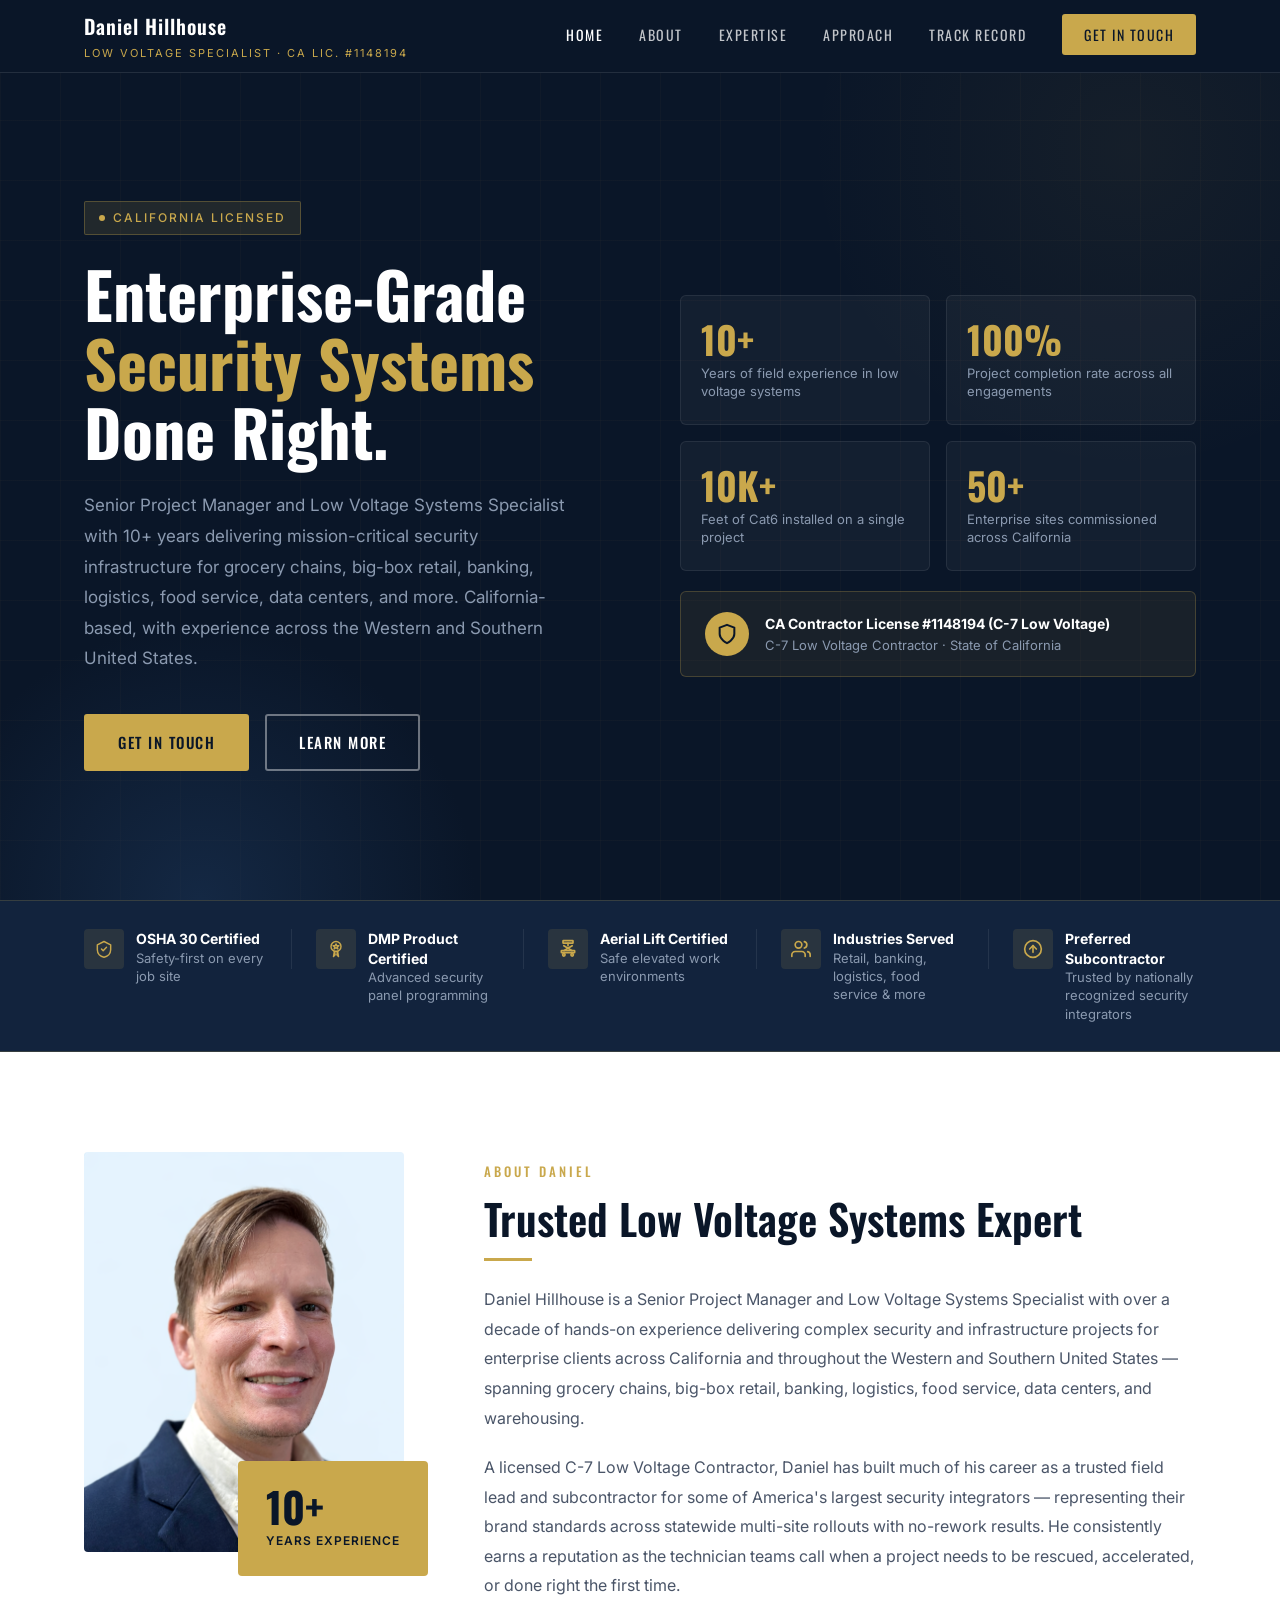
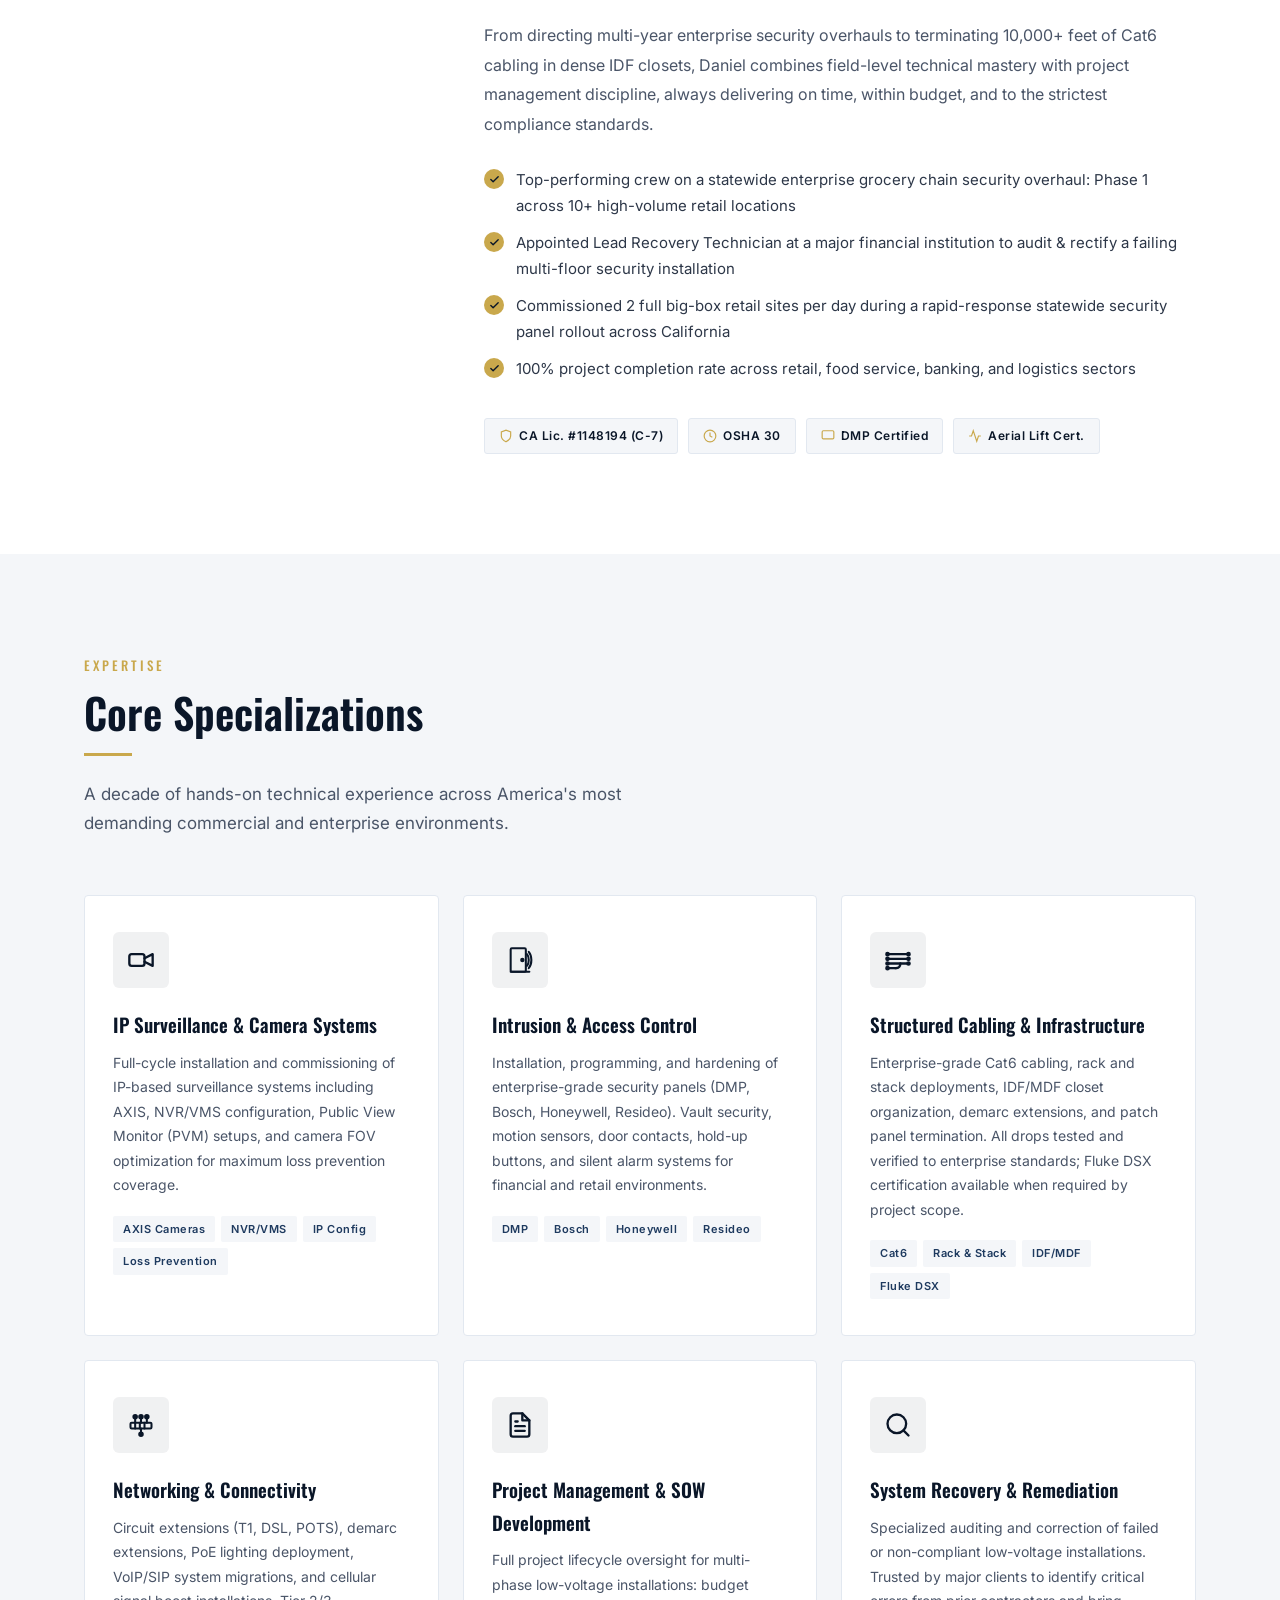
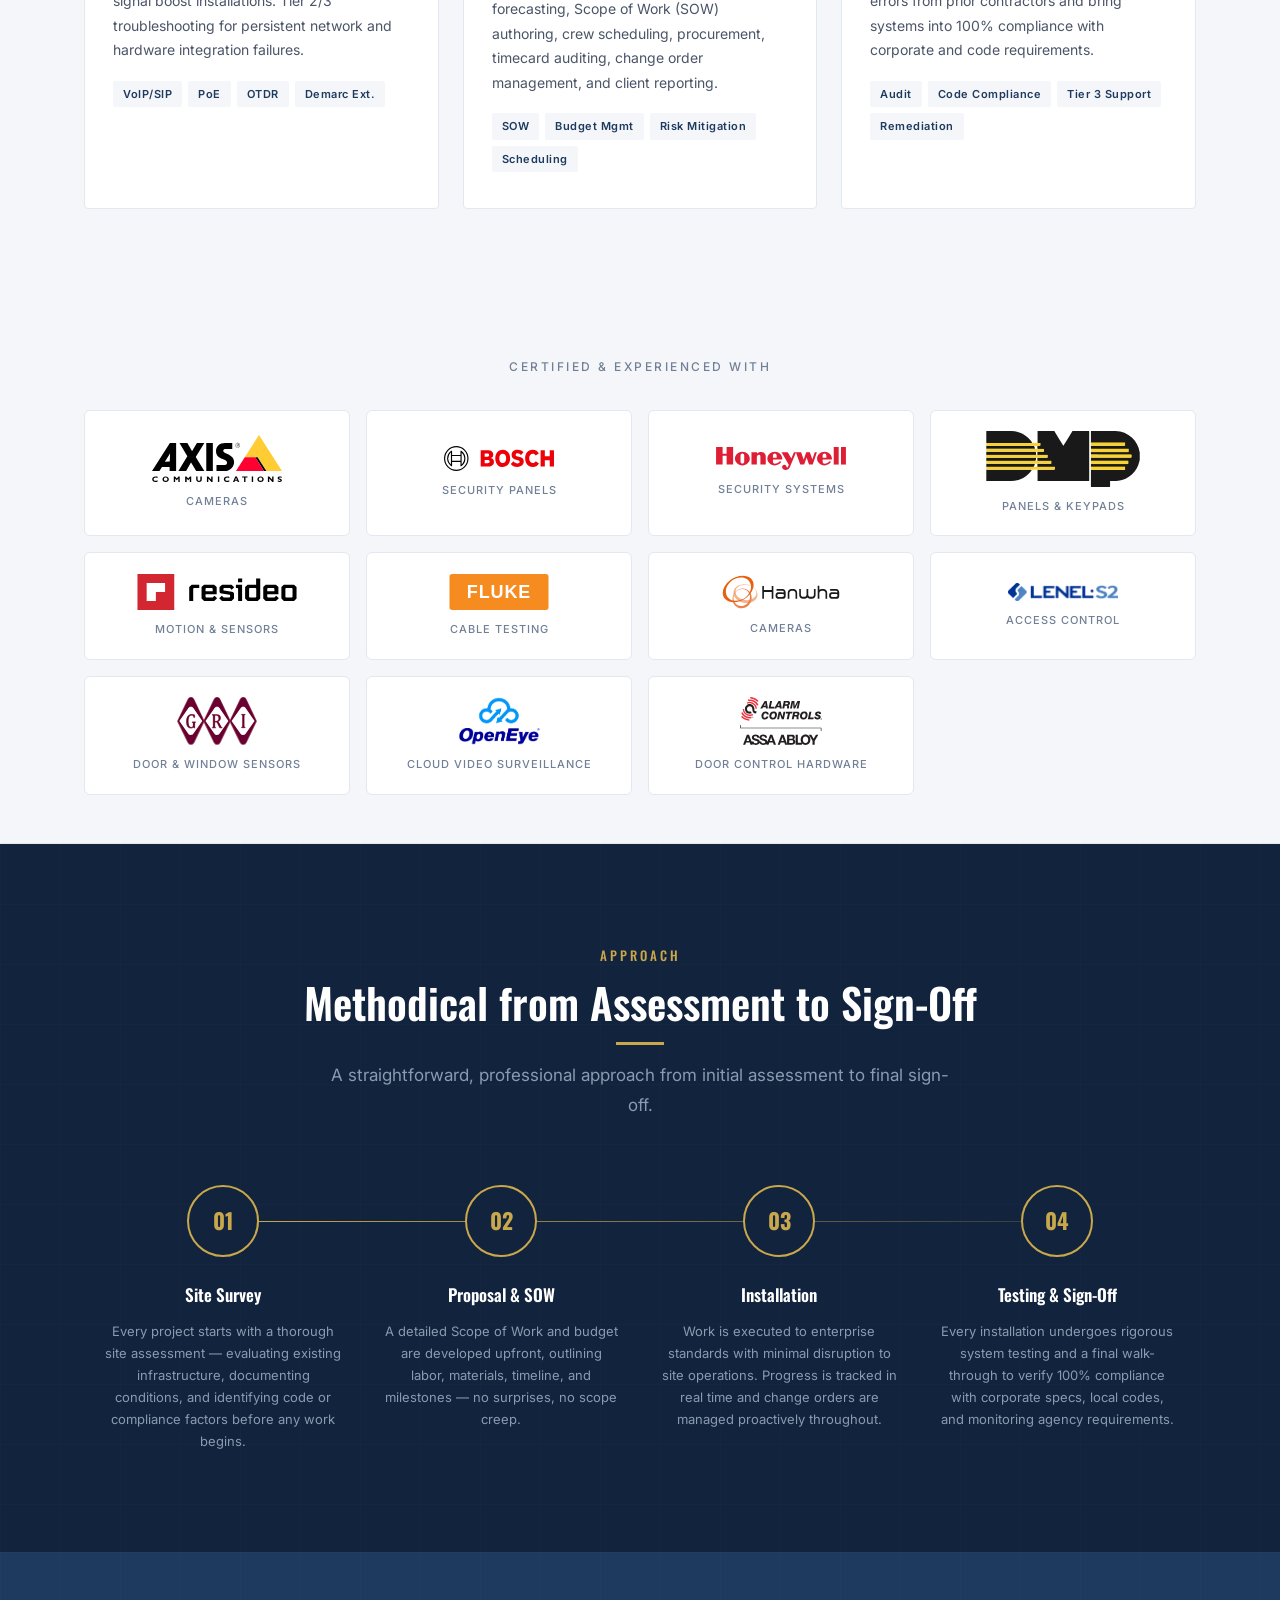
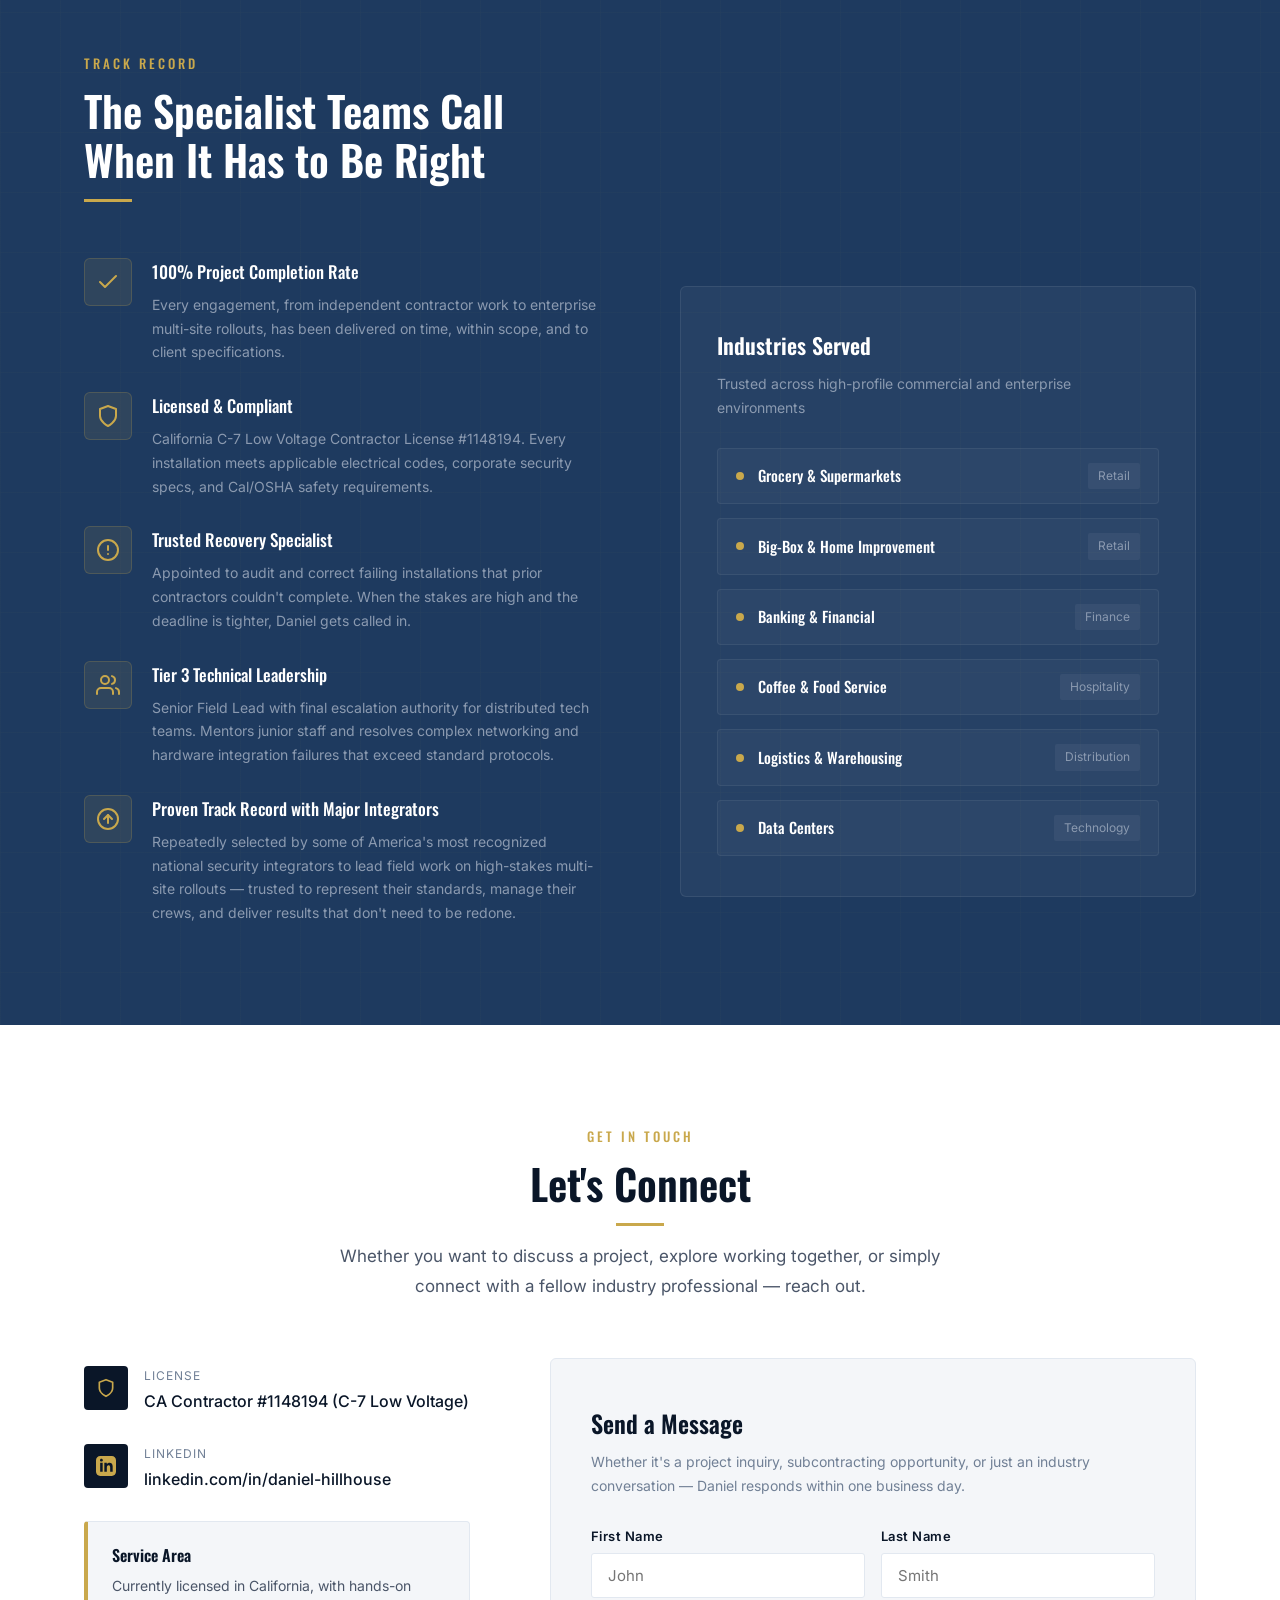
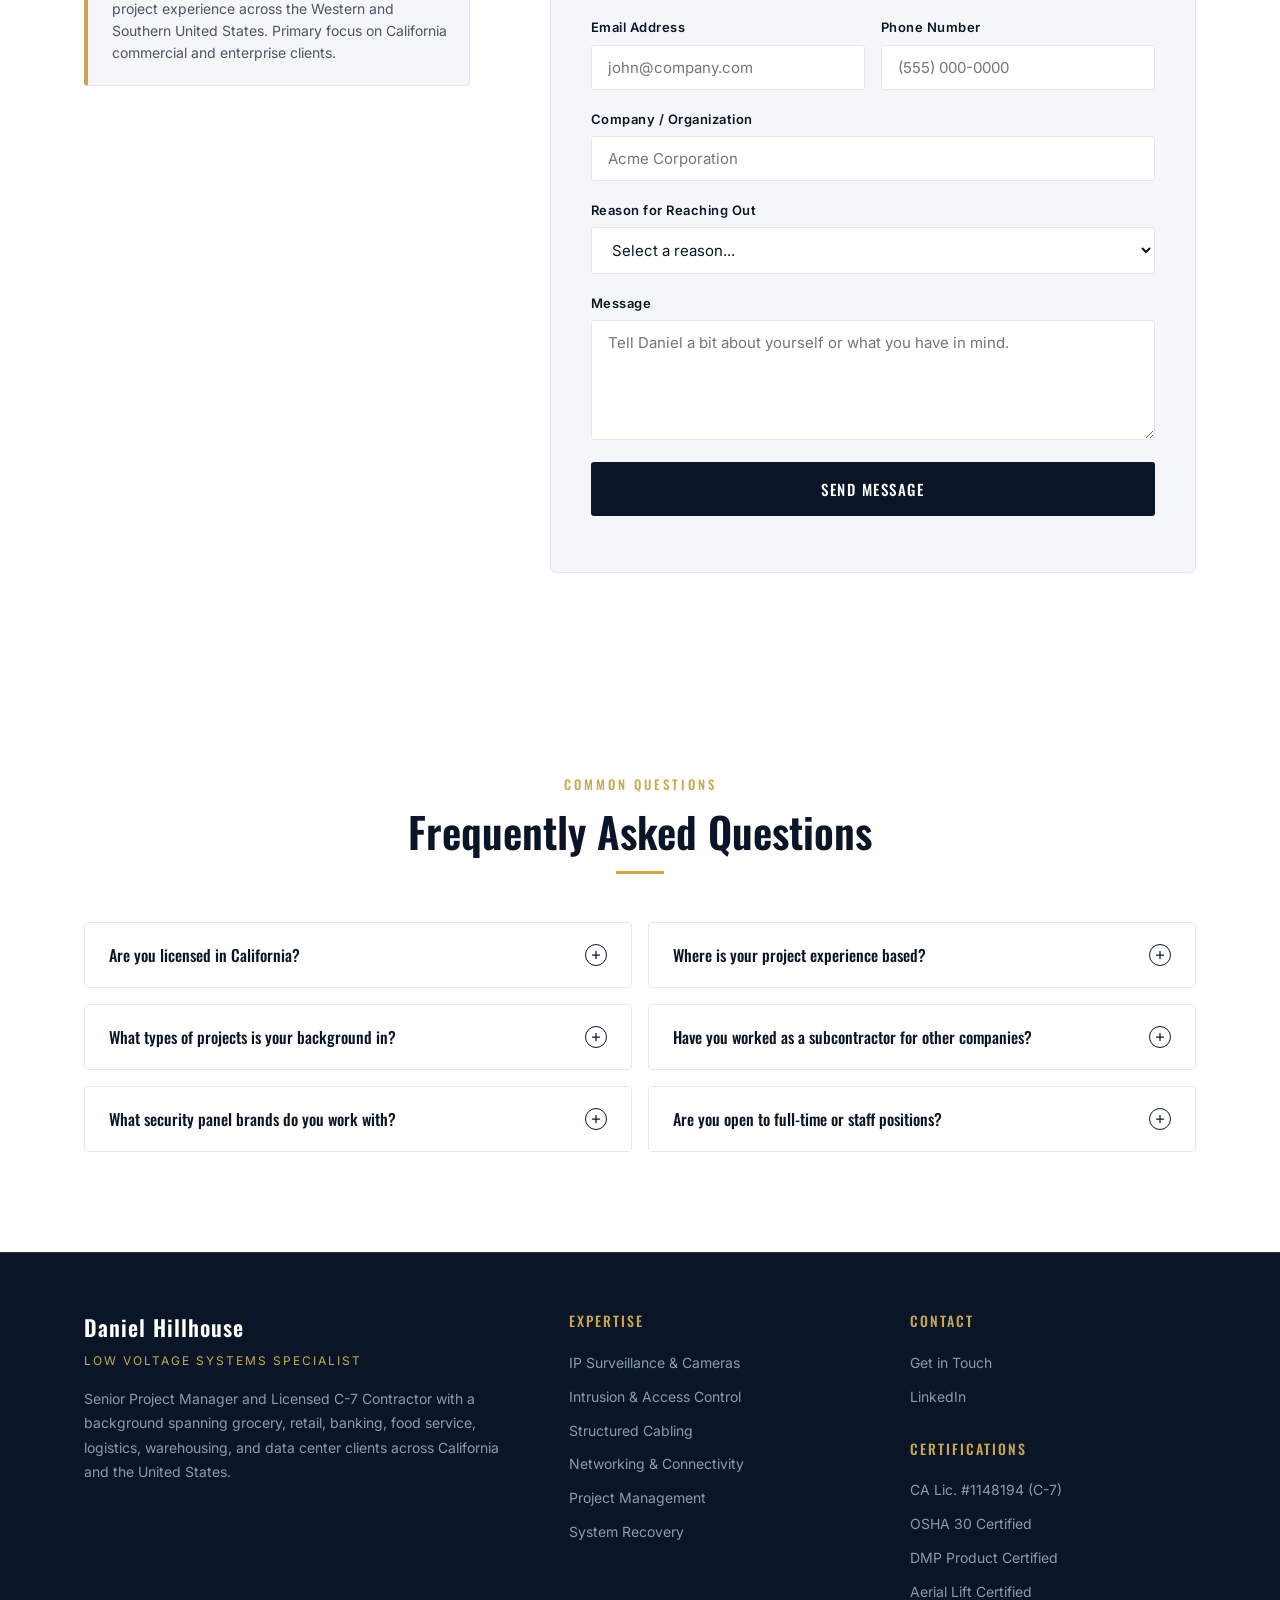
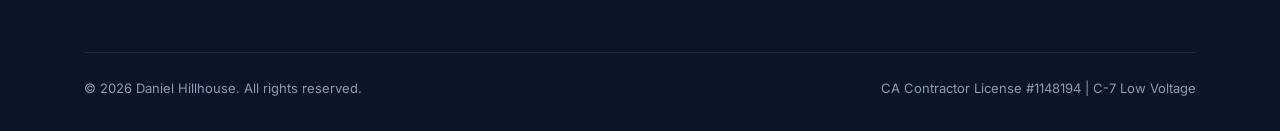
==== index.html @ 689b9ecd "Added headshot" ====
<!DOCTYPE html>
<html lang="en">
<head>
  <meta charset="UTF-8" />
  <meta name="viewport" content="width=device-width, initial-scale=1.0" />
  <link rel="icon" type="image/svg+xml" href="favicon.svg" />
  <link rel="apple-touch-icon" href="assets/apple-touch-icon.png" />
  <meta name="theme-color" content="#0A1628" />
  <link rel="canonical" href="https://danielhillhouse.com/" />
  <title>Daniel Hillhouse | Low Voltage Security Specialist | California</title>
  <meta name="description" content="Daniel Hillhouse is a Senior Project Manager and C-7 Licensed Low Voltage Specialist in California with 10+ years delivering enterprise security systems for retail, banking, logistics, and data centers. Expert in IP surveillance, access control, and structured cabling." />

  <!-- Open Graph -->
  <meta property="og:type" content="website" />
  <meta property="og:url" content="https://danielhillhouse.com/" />
  <meta property="og:site_name" content="Daniel Hillhouse" />
  <meta property="og:title" content="Daniel Hillhouse | Low Voltage Security Specialist | California" />
  <meta property="og:description" content="Senior Project Manager and C-7 Licensed Low Voltage Specialist with 10+ years delivering enterprise security systems across California and the United States." />

  <meta property="og:image" content="https://danielhillhouse.com/assets/og-image.png" />
  <meta property="og:image:width" content="1200" />
  <meta property="og:image:height" content="630" />
  <meta property="og:image:alt" content="Daniel Hillhouse — Low Voltage Security Specialist, CA Lic. #1148194" />

  <!-- Twitter Card -->
  <meta name="twitter:card" content="summary_large_image" />
  <meta name="twitter:title" content="Daniel Hillhouse | Low Voltage Security Specialist | California" />
  <meta name="twitter:description" content="Senior Project Manager and C-7 Licensed Low Voltage Specialist with 10+ years delivering enterprise security systems across California and the United States." />

  <meta name="twitter:image" content="https://danielhillhouse.com/assets/og-image.png" />

  <!-- JSON-LD Structured Data -->
  <script type="application/ld+json">
  {
    "@context": "https://schema.org",
    "@graph": [
      {
        "@type": "Person",
        "@id": "https://danielhillhouse.com/#daniel",
        "name": "Daniel Hillhouse",
        "jobTitle": "Senior Project Manager and Low Voltage Systems Specialist",
        "description": "Senior Project Manager and Licensed C-7 Low Voltage Contractor with over a decade of experience delivering enterprise security and infrastructure projects across California and the United States.",
        "url": "https://danielhillhouse.com/",
        "image": "https://danielhillhouse.com/assets/og-image.png",
        "address": {
          "@type": "PostalAddress",
          "addressRegion": "CA",
          "addressCountry": "US"
        },
        "sameAs": ["https://www.linkedin.com/in/daniel-hillhouse-139523251/"],
        "hasCredential": {
          "@type": "EducationalOccupationalCredential",
          "credentialCategory": "license",
          "name": "California C-7 Low Voltage Contractor License #1148194"
        },
        "knowsAbout": [
          "IP Surveillance Systems",
          "Intrusion Detection",
          "Access Control",
          "Structured Cabling",
          "Low Voltage Systems",
          "Security Systems Integration",
          "Project Management",
          "DMP Security Panels",
          "AXIS IP Cameras"
        ]
      },
      {
        "@type": "ProfessionalService",
        "@id": "https://danielhillhouse.com/#business",
        "name": "Daniel Hillhouse — Low Voltage Security Specialist",
        "url": "https://danielhillhouse.com/",
        "image": "https://danielhillhouse.com/assets/og-image.png",
        "description": "Enterprise security systems: IP surveillance, intrusion and access control, structured cabling, and low voltage project management for retail, banking, logistics, and data center clients.",
        "areaServed": {
          "@type": "State",
          "name": "California"
        },
        "founder": { "@id": "https://danielhillhouse.com/#daniel" },
        "address": {
          "@type": "PostalAddress",
          "addressRegion": "CA",
          "addressCountry": "US"
        }
      }
    ]
  }
  </script>
  <!-- FAQPage Structured Data -->
  <script type="application/ld+json">
  {
    "@context": "https://schema.org",
    "@type": "FAQPage",
    "mainEntity": [
      {
        "@type": "Question",
        "name": "Are you licensed in California?",
        "acceptedAnswer": {
          "@type": "Answer",
          "text": "Yes. Daniel holds California Contractor License #1148194 (C-7 Low Voltage) and is OSHA 30 certified."
        }
      },
      {
        "@type": "Question",
        "name": "Where is your project experience based?",
        "acceptedAnswer": {
          "@type": "Answer",
          "text": "Daniel's project experience is rooted in California — Northern California, the San Francisco Bay Area, Southern California, and everywhere in between. He has also worked extensively across the Western and Southern United States on multi-site deployments across large geographic footprints."
        }
      },
      {
        "@type": "Question",
        "name": "What types of projects is your background in?",
        "acceptedAnswer": {
          "@type": "Answer",
          "text": "Daniel's background is in commercial and enterprise-scale low voltage work: IP surveillance systems, intrusion and access control, structured cabling, networking infrastructure, and full project management. His experience spans retail, banking, food service, logistics, warehousing, and data center environments throughout California."
        }
      },
      {
        "@type": "Question",
        "name": "Have you worked as a subcontractor for other companies?",
        "acceptedAnswer": {
          "@type": "Answer",
          "text": "Yes. Daniel has an extensive track record subcontracting for some of America's most recognized national security integrators — representing their standards in the field across statewide multi-site rollouts, with no-rework results throughout his career."
        }
      },
      {
        "@type": "Question",
        "name": "What security panel brands do you work with?",
        "acceptedAnswer": {
          "@type": "Answer",
          "text": "Daniel is DMP Product Certified and experienced with Bosch, Honeywell, and Resideo security systems. For surveillance, he works extensively with AXIS IP cameras and NVR/VMS platforms. All cabling work is tested and verified; Fluke DSX certification is performed when required by the project scope."
        }
      },
      {
        "@type": "Question",
        "name": "Are you open to full-time or staff positions?",
        "acceptedAnswer": {
          "@type": "Answer",
          "text": "Daniel is always open to conversations with the right people. If you're looking for an experienced senior-level low voltage specialist and project manager, feel free to reach out — he's happy to have a conversation about what you have in mind."
        }
      }
    ]
  }
  </script>
  <link rel="preconnect" href="https://fonts.googleapis.com" />
  <link rel="preconnect" href="https://fonts.gstatic.com" crossorigin />
  <link href="https://fonts.googleapis.com/css2?family=Inter:wght@300;400;500;600;700&family=Oswald:wght@400;500;600;700&display=swap" rel="stylesheet" />
  <link rel="stylesheet" href="css/main.css" />
  <script>
    (function(){
      function applyTheme() {
        var h = new Date().getHours();
        var isNight = h >= 19 || h < 7;
        var prefersDark = window.matchMedia('(prefers-color-scheme: dark)').matches;
        if (isNight || prefersDark) {
          document.documentElement.setAttribute('data-theme', 'dark');
        } else {
          document.documentElement.removeAttribute('data-theme');
        }
      }
      applyTheme();
      window.matchMedia('(prefers-color-scheme: dark)').addEventListener('change', applyTheme);
    })();
  </script>
</head>
<body>

  <a class="skip-link" href="#main">Skip to main content</a>

  <!-- ─── Navigation ─────────────────────────────────────────── -->
  <nav id="navbar" aria-label="Main navigation">
    <div class="container">
      <div class="nav-inner">
        <a href="#home" class="nav-logo">
          <span class="nav-logo-name">Daniel Hillhouse</span>
          <span class="nav-logo-title">Low Voltage Specialist · CA Lic. #1148194</span>
        </a>
        <ul class="nav-links" id="navLinks">
          <li><a href="#home">Home</a></li>
          <li><a href="#about">About</a></li>
          <li><a href="#services">Expertise</a></li>
          <li><a href="#process">Approach</a></li>
          <li><a href="#why">Track Record</a></li>
          <li><a href="#contact" class="nav-cta">Get in Touch</a></li>
        </ul>
        <button class="nav-toggle" id="navToggle" aria-label="Open menu" aria-expanded="false" aria-controls="navLinks">
          <span></span><span></span><span></span>
        </button>
      </div>
    </div>
  </nav>

  <main id="main" tabindex="-1">

  <!-- ─── Hero ──────────────────────────────────────────────── -->
  <section id="home">
    <div class="hero-bg-pattern"></div>
    <div class="hero-bg-glow"></div>
    <div class="hero-bg-glow-2"></div>
    <div class="container">
      <div class="hero-content">
        <div class="hero-left">
          <div class="hero-badge">
            <span class="hero-badge-dot"></span>
            <span class="hero-badge-text">California Licensed</span>
          </div>
          <h1 class="hero-headline">
            Enterprise-Grade<br/>
            <span>Security Systems</span><br/>
            Done Right.
          </h1>
          <p class="hero-sub">
            Senior Project Manager and Low Voltage Systems Specialist with 10+ years delivering mission-critical security infrastructure for grocery chains, big-box retail, banking, logistics, food service, data centers, and more. California-based, with experience across the Western and Southern United States.
          </p>
          <div class="hero-actions">
            <a href="#contact" class="btn btn-gold">Get in Touch</a>
            <a href="#services" class="btn btn-outline">Learn More</a>
          </div>
        </div>
        <div class="hero-right">
          <div class="hero-stat-grid">
            <div class="hero-stat">
              <div class="hero-stat-number">10+</div>
              <div class="hero-stat-label">Years of field experience in low voltage systems</div>
            </div>
            <div class="hero-stat">
              <div class="hero-stat-number">100%</div>
              <div class="hero-stat-label">Project completion rate across all engagements</div>
            </div>
            <div class="hero-stat">
              <div class="hero-stat-number">10K+</div>
              <div class="hero-stat-label">Feet of Cat6 installed on a single project</div>
            </div>
            <div class="hero-stat">
              <div class="hero-stat-number">50+</div>
              <div class="hero-stat-label">Enterprise sites commissioned across California</div>
            </div>
          </div>
          <div class="hero-license-card">
            <div class="hero-license-icon">
              <svg aria-hidden="true" focusable="false" viewBox="0 0 24 24" fill="none" stroke="#0A1628" stroke-width="2.2" stroke-linecap="round" stroke-linejoin="round">
                <path d="M12 22s8-4 8-10V5l-8-3-8 3v7c0 6 8 10 8 10z"/>
              </svg>
            </div>
            <div class="hero-license-text">
              <strong>CA Contractor License #1148194 (C-7 Low Voltage)</strong>
              C-7 Low Voltage Contractor · State of California
            </div>
          </div>
        </div>
      </div>
    </div>
  </section>

  <!-- ─── Trust Bar ──────────────────────────────────────────── -->
  <div id="trust-bar">
    <div class="container">
      <div class="trust-bar-inner">
        <div class="trust-item">
          <div class="trust-item-icon">
            <svg aria-hidden="true" focusable="false" viewBox="0 0 24 24" fill="none" stroke="currentColor" stroke-width="1.75" stroke-linecap="round" stroke-linejoin="round">
              <path d="M12 3 L20 7 L20 13 C20 17.5 16.5 21 12 22 C7.5 21 4 17.5 4 13 L4 7 Z"/>
              <polyline points="9 12 11 14 15 10"/>
            </svg>
          </div>
          <div class="trust-item-text">
            <strong>OSHA 30 Certified</strong>
            Safety-first on every job site
          </div>
        </div>
        <div class="trust-divider"></div>
        <div class="trust-item">
          <div class="trust-item-icon">
            <svg aria-hidden="true" focusable="false" viewBox="0 0 24 24" fill="none" stroke="currentColor" stroke-width="1.75" stroke-linecap="round" stroke-linejoin="round">
              <circle cx="12" cy="9" r="6"/>
              <polygon points="12,6 13,8 15.5,8 13.5,9.5 14.2,12 12,10.5 9.8,12 10.5,9.5 8.5,8 11,8"/>
              <line x1="10" y1="15" x2="14" y2="15"/>
              <path d="M10 15 L9 21 L11 19 L10 15"/>
              <path d="M14 15 L15 21 L13 19 L14 15"/>
            </svg>
          </div>
          <div class="trust-item-text">
            <strong>DMP Product Certified</strong>
            Advanced security panel programming
          </div>
        </div>
        <div class="trust-divider"></div>
        <div class="trust-item">
          <div class="trust-item-icon">
            <svg aria-hidden="true" focusable="false" viewBox="0 0 24 24" fill="none" stroke="currentColor" stroke-width="2" stroke-linecap="round" stroke-linejoin="round">
              <!-- Platform at top -->
              <rect x="6" y="2" width="12" height="3" rx="0.5"/>
              <!-- Person on platform -->
              <line x1="12" y1="5" x2="12" y2="8"/>
              <!-- Scissor arms crossing -->
              <line x1="7" y1="8" x2="17" y2="14"/>
              <line x1="17" y1="8" x2="7" y2="14"/>
              <!-- Base -->
              <rect x="4" y="14" width="16" height="2.5" rx="0.5"/>
              <!-- Wheels -->
              <circle cx="7" cy="19" r="1.5"/>
              <circle cx="17" cy="19" r="1.5"/>
              <line x1="7" y1="16.5" x2="7" y2="17.5"/>
              <line x1="17" y1="16.5" x2="17" y2="17.5"/>
            </svg>
          </div>
          <div class="trust-item-text">
            <strong>Aerial Lift Certified</strong>
            Safe elevated work environments
          </div>
        </div>
        <div class="trust-divider"></div>
        <div class="trust-item">
          <div class="trust-item-icon">
            <svg aria-hidden="true" focusable="false" viewBox="0 0 24 24" fill="none" stroke="currentColor" stroke-width="2" stroke-linecap="round" stroke-linejoin="round">
              <path d="M17 21v-2a4 4 0 0 0-4-4H5a4 4 0 0 0-4 4v2"/><circle cx="9" cy="7" r="4"/><path d="M23 21v-2a4 4 0 0 0-3-3.87"/><path d="M16 3.13a4 4 0 0 1 0 7.75"/>
            </svg>
          </div>
          <div class="trust-item-text">
            <strong>Industries Served</strong>
            Retail, banking, logistics, food service &amp; more
          </div>
        </div>
        <div class="trust-divider"></div>
        <div class="trust-item">
          <div class="trust-item-icon">
            <svg aria-hidden="true" focusable="false" viewBox="0 0 24 24" fill="none" stroke="currentColor" stroke-width="2" stroke-linecap="round" stroke-linejoin="round">
              <circle cx="12" cy="12" r="10"/><polyline points="16 12 12 8 8 12"/><line x1="12" y1="16" x2="12" y2="8"/>
            </svg>
          </div>
          <div class="trust-item-text">
            <strong>Preferred Subcontractor</strong>
            Trusted by nationally recognized security integrators
          </div>
        </div>
      </div>
    </div>
  </div>

  <!-- ─── About ──────────────────────────────────────────────── -->
  <section id="about">
    <div class="container">
      <div class="about-grid">
        <div class="about-visual">
          <div class="about-photo">
            <img src="assets/daniel_headshot.png" alt="Daniel Hillhouse, Senior Project Manager and Low Voltage Systems Specialist" loading="lazy" />
          </div>
          <div class="about-accent-box">
            <div class="about-accent-number">10+</div>
            <div class="about-accent-label">Years Experience</div>
          </div>
        </div>
        <div class="about-content">
          <p class="section-label">About Daniel</p>
          <h2 class="section-title">Trusted Low Voltage Systems Expert</h2>
          <div class="gold-line"></div>
          <p class="about-bio">
            Daniel Hillhouse is a Senior Project Manager and Low Voltage Systems Specialist with over a decade of hands-on experience delivering complex security and infrastructure projects for enterprise clients across California and throughout the Western and Southern United States — spanning grocery chains, big-box retail, banking, logistics, food service, data centers, and warehousing.
          </p>
          <p class="about-bio">
            A licensed C-7 Low Voltage Contractor, Daniel has built much of his career as a trusted field lead and subcontractor for some of America's largest security integrators — representing their brand standards across statewide multi-site rollouts with no-rework results. He consistently earns a reputation as the technician teams call when a project needs to be rescued, accelerated, or done right the first time.
          </p>
          <p class="about-bio">
            From directing multi-year enterprise security overhauls to terminating 10,000+ feet of Cat6 cabling in dense IDF closets, Daniel combines field-level technical mastery with project management discipline, always delivering on time, within budget, and to the strictest compliance standards.
          </p>
          <ul class="about-highlight-list">
            <li>
              <span class="about-check">
                <svg aria-hidden="true" focusable="false" viewBox="0 0 24 24" fill="none" stroke="#0A1628" stroke-width="3" stroke-linecap="round" stroke-linejoin="round"><polyline points="20 6 9 17 4 12"/></svg>
              </span>
              Top-performing crew on a statewide enterprise grocery chain security overhaul: Phase 1 across 10+ high-volume retail locations
            </li>
            <li>
              <span class="about-check">
                <svg aria-hidden="true" focusable="false" viewBox="0 0 24 24" fill="none" stroke="#0A1628" stroke-width="3" stroke-linecap="round" stroke-linejoin="round"><polyline points="20 6 9 17 4 12"/></svg>
              </span>
              Appointed Lead Recovery Technician at a major financial institution to audit &amp; rectify a failing multi-floor security installation
            </li>
            <li>
              <span class="about-check">
                <svg aria-hidden="true" focusable="false" viewBox="0 0 24 24" fill="none" stroke="#0A1628" stroke-width="3" stroke-linecap="round" stroke-linejoin="round"><polyline points="20 6 9 17 4 12"/></svg>
              </span>
              Commissioned 2 full big-box retail sites per day during a rapid-response statewide security panel rollout across California
            </li>
            <li>
              <span class="about-check">
                <svg aria-hidden="true" focusable="false" viewBox="0 0 24 24" fill="none" stroke="#0A1628" stroke-width="3" stroke-linecap="round" stroke-linejoin="round"><polyline points="20 6 9 17 4 12"/></svg>
              </span>
              100% project completion rate across retail, food service, banking, and logistics sectors
            </li>
          </ul>
          <div class="certs-row">
            <span class="cert-badge">
              <svg aria-hidden="true" focusable="false" viewBox="0 0 24 24" fill="none" stroke="currentColor" stroke-width="2"><path d="M12 22s8-4 8-10V5l-8-3-8 3v7c0 6 8 10 8 10z"/></svg>
              CA Lic. #1148194 (C-7)
            </span>
            <span class="cert-badge">
              <svg aria-hidden="true" focusable="false" viewBox="0 0 24 24" fill="none" stroke="currentColor" stroke-width="2"><circle cx="12" cy="12" r="10"/><polyline points="12 6 12 12 16 14"/></svg>
              OSHA 30
            </span>
            <span class="cert-badge">
              <svg aria-hidden="true" focusable="false" viewBox="0 0 24 24" fill="none" stroke="currentColor" stroke-width="2"><rect x="2" y="3" width="20" height="14" rx="2"/></svg>
              DMP Certified
            </span>
            <span class="cert-badge">
              <svg aria-hidden="true" focusable="false" viewBox="0 0 24 24" fill="none" stroke="currentColor" stroke-width="2"><polyline points="22 12 18 12 15 21 9 3 6 12 2 12"/></svg>
              Aerial Lift Cert.
            </span>
          </div>
        </div>
      </div>
    </div>
  </section>

  <!-- ─── Services ──────────────────────────────────────────── -->
  <section id="services">
    <div class="container">
      <div class="services-header">
        <div>
          <p class="section-label">Expertise</p>
          <h2 class="section-title">Core Specializations</h2>
          <div class="gold-line"></div>
          <p class="section-intro">A decade of hands-on technical experience across America's most demanding commercial and enterprise environments.</p>
        </div>
      </div>
      <div class="services-grid">

        <div class="service-card">
          <div class="service-icon">
            <svg aria-hidden="true" focusable="false" viewBox="0 0 24 24" fill="none" stroke="currentColor" stroke-width="2" stroke-linecap="round" stroke-linejoin="round">
              <rect x="2" y="7" width="13" height="10" rx="2"/>
              <path d="M15 10.5 L22 7 L22 17 L15 13.5"/>
            </svg>
          </div>
          <h3 class="service-title">IP Surveillance & Camera Systems</h3>
          <p class="service-desc">Full-cycle installation and commissioning of IP-based surveillance systems including AXIS, NVR/VMS configuration, Public View Monitor (PVM) setups, and camera FOV optimization for maximum loss prevention coverage.</p>
          <div class="service-tags">
            <span class="service-tag">AXIS Cameras</span>
            <span class="service-tag">NVR/VMS</span>
            <span class="service-tag">IP Config</span>
            <span class="service-tag">Loss Prevention</span>
          </div>
        </div>

        <div class="service-card">
          <div class="service-icon">
            <svg aria-hidden="true" focusable="false" viewBox="0 0 24 24" fill="none" stroke="currentColor" stroke-width="1.75" stroke-linecap="round" stroke-linejoin="round">
              <rect x="4" y="2" width="13" height="20" rx="1"/>
              <line x1="4" y1="22" x2="20" y2="22"/>
              <circle cx="14" cy="12" r="1" fill="currentColor"/>
              <path d="M18 7 C20 9 20 15 18 17"/>
              <path d="M19.5 5 C22.5 8.5 22.5 15.5 19.5 19"/>
            </svg>
          </div>
          <h3 class="service-title">Intrusion & Access Control</h3>
          <p class="service-desc">Installation, programming, and hardening of enterprise-grade security panels (DMP, Bosch, Honeywell, Resideo). Vault security, motion sensors, door contacts, hold-up buttons, and silent alarm systems for financial and retail environments.</p>
          <div class="service-tags">
            <span class="service-tag">DMP</span>
            <span class="service-tag">Bosch</span>
            <span class="service-tag">Honeywell</span>
            <span class="service-tag">Resideo</span>
          </div>
        </div>

        <div class="service-card">
          <div class="service-icon">
            <svg aria-hidden="true" focusable="false" viewBox="0 0 24 24" fill="none" stroke="currentColor" stroke-width="2" stroke-linecap="round" stroke-linejoin="round">
              <line x1="3" y1="7" x2="21" y2="7"/>
              <line x1="3" y1="11" x2="21" y2="11"/>
              <line x1="3" y1="15" x2="21" y2="15"/>
              <line x1="3" y1="19" x2="10" y2="19"/>
              <path d="M10 19 Q14 19 14 15"/>
              <circle cx="3" cy="7" r="1" fill="currentColor"/>
              <circle cx="3" cy="11" r="1" fill="currentColor"/>
              <circle cx="3" cy="15" r="1" fill="currentColor"/>
              <circle cx="3" cy="19" r="1" fill="currentColor"/>
              <circle cx="21" cy="7" r="1" fill="currentColor"/>
              <circle cx="21" cy="11" r="1" fill="currentColor"/>
              <circle cx="21" cy="15" r="1" fill="currentColor"/>
            </svg>
          </div>
          <h3 class="service-title">Structured Cabling & Infrastructure</h3>
          <p class="service-desc">Enterprise-grade Cat6 cabling, rack and stack deployments, IDF/MDF closet organization, demarc extensions, and patch panel termination. All drops tested and verified to enterprise standards; Fluke DSX certification available when required by project scope.</p>
          <div class="service-tags">
            <span class="service-tag">Cat6</span>
            <span class="service-tag">Rack & Stack</span>
            <span class="service-tag">IDF/MDF</span>
            <span class="service-tag">Fluke DSX</span>
          </div>
        </div>

        <div class="service-card">
          <div class="service-icon">
            <svg aria-hidden="true" focusable="false" viewBox="0 0 24 24" fill="none" stroke="currentColor" stroke-width="1.75" stroke-linecap="round" stroke-linejoin="round">
              <rect x="3" y="10" width="18" height="5" rx="1"/>
              <line x1="7" y1="10" x2="7" y2="15"/>
              <line x1="11" y1="10" x2="11" y2="15"/>
              <line x1="15" y1="10" x2="15" y2="15"/>
              <line x1="7" y1="10" x2="7" y2="6"/>
              <line x1="12" y1="10" x2="12" y2="6"/>
              <line x1="17" y1="10" x2="17" y2="6"/>
              <line x1="12" y1="15" x2="12" y2="19"/>
              <circle cx="7" cy="5" r="1.5" fill="currentColor"/>
              <circle cx="12" cy="5" r="1.5" fill="currentColor"/>
              <circle cx="17" cy="5" r="1.5" fill="currentColor"/>
              <circle cx="12" cy="20" r="1.5" fill="currentColor"/>
            </svg>
          </div>
          <h3 class="service-title">Networking & Connectivity</h3>
          <p class="service-desc">Circuit extensions (T1, DSL, POTS), demarc extensions, PoE lighting deployment, VoIP/SIP system migrations, and cellular signal boost installations. Tier 2/3 troubleshooting for persistent network and hardware integration failures.</p>
          <div class="service-tags">
            <span class="service-tag">VoIP/SIP</span>
            <span class="service-tag">PoE</span>
            <span class="service-tag">OTDR</span>
            <span class="service-tag">Demarc Ext.</span>
          </div>
        </div>

        <div class="service-card">
          <div class="service-icon">
            <svg aria-hidden="true" focusable="false" viewBox="0 0 24 24" fill="none" stroke="currentColor" stroke-width="2" stroke-linecap="round" stroke-linejoin="round">
              <path d="M14 2H6a2 2 0 0 0-2 2v16a2 2 0 0 0 2 2h12a2 2 0 0 0 2-2V8z"/><polyline points="14 2 14 8 20 8"/><line x1="16" y1="13" x2="8" y2="13"/><line x1="16" y1="17" x2="8" y2="17"/><polyline points="10 9 9 9 8 9"/>
            </svg>
          </div>
          <h3 class="service-title">Project Management & SOW Development</h3>
          <p class="service-desc">Full project lifecycle oversight for multi-phase low-voltage installations: budget forecasting, Scope of Work (SOW) authoring, crew scheduling, procurement, timecard auditing, change order management, and client reporting.</p>
          <div class="service-tags">
            <span class="service-tag">SOW</span>
            <span class="service-tag">Budget Mgmt</span>
            <span class="service-tag">Risk Mitigation</span>
            <span class="service-tag">Scheduling</span>
          </div>
        </div>

        <div class="service-card">
          <div class="service-icon">
            <svg aria-hidden="true" focusable="false" viewBox="0 0 24 24" fill="none" stroke="currentColor" stroke-width="2" stroke-linecap="round" stroke-linejoin="round">
              <circle cx="11" cy="11" r="8"/><line x1="21" y1="21" x2="16.65" y2="16.65"/>
            </svg>
          </div>
          <h3 class="service-title">System Recovery & Remediation</h3>
          <p class="service-desc">Specialized auditing and correction of failed or non-compliant low-voltage installations. Trusted by major clients to identify critical errors from prior contractors and bring systems into 100% compliance with corporate and code requirements.</p>
          <div class="service-tags">
            <span class="service-tag">Audit</span>
            <span class="service-tag">Code Compliance</span>
            <span class="service-tag">Tier 3 Support</span>
            <span class="service-tag">Remediation</span>
          </div>
        </div>

      </div>
    </div>
  </section>

  <!-- ─── Brands Bar ───────────────────────────────────────────── -->
  <div id="brands">
    <div class="container">
      <div class="brands-header">
        <p class="brands-header-label">Certified &amp; Experienced With</p>
      </div>
      <div class="brands-grid">

        <!-- AXIS Communications -->
        <div class="brand-card">
          <img src="assets/logo/Axis_Communications_logo.svg" alt="AXIS Communications IP camera logo" class="brand-logo" style="max-width:130px; max-height:52px;" loading="lazy" />
          <span class="brand-card-label">Cameras</span>
        </div>

        <!-- Bosch -->
        <div class="brand-card">
          <img src="assets/logo/Bosch_logo.svg" alt="Bosch security systems logo" class="brand-logo" style="max-width:110px; max-height:48px;" loading="lazy" />
          <span class="brand-card-label">Security Panels</span>
        </div>

        <!-- Honeywell -->
        <div class="brand-card">
          <img src="assets/logo/Honeywell_logo.svg" alt="Honeywell security systems logo" class="brand-logo" style="max-width:130px; max-height:48px;" loading="lazy" />
          <span class="brand-card-label">Security Systems</span>
        </div>

        <!-- DMP -->
        <div class="brand-card">
          <img src="assets/logo/dmp_logo.svg" alt="DMP security panels and keypads logo" class="brand-logo" style="max-width:160px; max-height:56px;" loading="lazy" />
          <span class="brand-card-label">Panels &amp; Keypads</span>
        </div>

        <!-- Resideo -->
        <div class="brand-card">
          <img src="assets/logo/resideo_logo.svg" alt="Resideo motion sensors and security logo" class="brand-logo" style="max-width:160px; max-height:56px;" loading="lazy" />
          <span class="brand-card-label">Motion &amp; Sensors</span>
        </div>

        <!-- Fluke -->
        <div class="brand-card">
          <svg viewBox="0 0 110 40" width="100" height="36" xmlns="http://www.w3.org/2000/svg" aria-label="Fluke">
            <rect width="110" height="40" rx="3" fill="#F68B1F"/>
            <text x="55" y="27" text-anchor="middle" font-family="Arial Black, Arial, sans-serif" font-weight="900" font-size="20" letter-spacing="1" fill="white">FLUKE</text>
          </svg>
          <span class="brand-card-label">Cable Testing</span>
        </div>

        <!-- Hanwha -->
        <div class="brand-card">
          <img src="assets/logo/Hanwha-Logo.svg" alt="Hanwha surveillance camera logo" class="brand-logo" style="max-width:120px; max-height:48px;" loading="lazy" />
          <span class="brand-card-label">Cameras</span>
        </div>

        <!-- Lenel -->
        <div class="brand-card">
          <img src="assets/logo/lenel32_logo.png" alt="Lenel S2 access control logo" class="brand-logo" style="max-width:110px; max-height:48px;" loading="lazy" />
          <span class="brand-card-label">Access Control</span>
        </div>

        <!-- GRI -->
        <div class="brand-card">
          <img src="assets/logo/GRI-logo.svg" alt="George Risk Industries door and window sensor logo" class="brand-logo" style="max-width:110px; max-height:48px;" loading="lazy" />
          <span class="brand-card-label">Door & Window Sensors</span>
        </div>

<!-- OpenEye -->
        <div class="brand-card">
          <img src="assets/logo/openEyeLogo.png" alt="OpenEye cloud video surveillance logo" class="brand-logo" style="max-width:120px; max-height:48px;" loading="lazy" />
          <span class="brand-card-label">Cloud Video Surveillance</span>
        </div>

        <!-- Alarm Controls -->
        <div class="brand-card">
          <img src="assets/logo/alarm-controls-logo.svg" alt="Alarm Controls door control hardware logo" class="brand-logo" style="max-width:120px; max-height:48px;" loading="lazy" />
          <span class="brand-card-label">Door Control Hardware</span>
        </div>

      </div>
    </div>
  </div>

  <!-- ─── How It Works ─────────────────────────────────────────── -->
  <section id="process">
    <div class="container process-inner">
      <div class="process-header">
        <p class="section-label">Approach</p>
        <h2 class="section-title light">Methodical from Assessment to Sign-Off</h2>
        <div class="gold-line"></div>
        <p class="section-intro light">A straightforward, professional approach from initial assessment to final sign-off.</p>
      </div>
      <div class="process-steps">
        <div class="process-step">
          <div class="process-step-number"><span class="process-step-num">01</span></div>
          <h3 class="process-step-title">Site Survey</h3>
          <p class="process-step-desc">Every project starts with a thorough site assessment — evaluating existing infrastructure, documenting conditions, and identifying code or compliance factors before any work begins.</p>
        </div>
        <div class="process-step">
          <div class="process-step-number"><span class="process-step-num">02</span></div>
          <h3 class="process-step-title">Proposal & SOW</h3>
          <p class="process-step-desc">A detailed Scope of Work and budget are developed upfront, outlining labor, materials, timeline, and milestones — no surprises, no scope creep.</p>
        </div>
        <div class="process-step">
          <div class="process-step-number"><span class="process-step-num">03</span></div>
          <h3 class="process-step-title">Installation</h3>
          <p class="process-step-desc">Work is executed to enterprise standards with minimal disruption to site operations. Progress is tracked in real time and change orders are managed proactively throughout.</p>
        </div>
        <div class="process-step">
          <div class="process-step-number"><span class="process-step-num">04</span></div>
          <h3 class="process-step-title">Testing & Sign-Off</h3>
          <p class="process-step-desc">Every installation undergoes rigorous system testing and a final walk-through to verify 100% compliance with corporate specs, local codes, and monitoring agency requirements.</p>
        </div>
      </div>
    </div>
  </section>

  <!-- ─── Why Choose Daniel ──────────────────────────────────── -->
  <section id="why">
    <div class="container why-inner">
      <p class="section-label">Track Record</p>
      <h2 class="section-title light">The Specialist Teams Call<br/>When It Has to Be Right</h2>
      <div class="gold-line"></div>
      <div class="why-grid">
        <div class="why-feature-list">
          <div class="why-feature">
            <div class="why-feature-icon">
              <svg aria-hidden="true" focusable="false" viewBox="0 0 24 24" fill="none" stroke="currentColor" stroke-width="2" stroke-linecap="round" stroke-linejoin="round">
                <polyline points="20 6 9 17 4 12"/>
              </svg>
            </div>
            <div>
              <h3 class="why-feature-title">100% Project Completion Rate</h3>
              <div class="why-feature-desc">Every engagement, from independent contractor work to enterprise multi-site rollouts, has been delivered on time, within scope, and to client specifications.</div>
            </div>
          </div>
          <div class="why-feature">
            <div class="why-feature-icon">
              <svg aria-hidden="true" focusable="false" viewBox="0 0 24 24" fill="none" stroke="currentColor" stroke-width="2" stroke-linecap="round" stroke-linejoin="round">
                <path d="M12 22s8-4 8-10V5l-8-3-8 3v7c0 6 8 10 8 10z"/>
              </svg>
            </div>
            <div>
              <h3 class="why-feature-title">Licensed & Compliant</h3>
              <div class="why-feature-desc">California C-7 Low Voltage Contractor License #1148194. Every installation meets applicable electrical codes, corporate security specs, and Cal/OSHA safety requirements.</div>
            </div>
          </div>
          <div class="why-feature">
            <div class="why-feature-icon">
              <svg aria-hidden="true" focusable="false" viewBox="0 0 24 24" fill="none" stroke="currentColor" stroke-width="2" stroke-linecap="round" stroke-linejoin="round">
                <circle cx="12" cy="12" r="10"/><line x1="12" y1="8" x2="12" y2="12"/><line x1="12" y1="16" x2="12.01" y2="16"/>
              </svg>
            </div>
            <div>
              <h3 class="why-feature-title">Trusted Recovery Specialist</h3>
              <div class="why-feature-desc">Appointed to audit and correct failing installations that prior contractors couldn't complete. When the stakes are high and the deadline is tighter, Daniel gets called in.</div>
            </div>
          </div>
          <div class="why-feature">
            <div class="why-feature-icon">
              <svg aria-hidden="true" focusable="false" viewBox="0 0 24 24" fill="none" stroke="currentColor" stroke-width="2" stroke-linecap="round" stroke-linejoin="round">
                <path d="M17 21v-2a4 4 0 0 0-4-4H5a4 4 0 0 0-4 4v2"/><circle cx="9" cy="7" r="4"/><path d="M23 21v-2a4 4 0 0 0-3-3.87"/><path d="M16 3.13a4 4 0 0 1 0 7.75"/>
              </svg>
            </div>
            <div>
              <h3 class="why-feature-title">Tier 3 Technical Leadership</h3>
              <div class="why-feature-desc">Senior Field Lead with final escalation authority for distributed tech teams. Mentors junior staff and resolves complex networking and hardware integration failures that exceed standard protocols.</div>
            </div>
          </div>
          <div class="why-feature">
            <div class="why-feature-icon">
              <svg aria-hidden="true" focusable="false" viewBox="0 0 24 24" fill="none" stroke="currentColor" stroke-width="2" stroke-linecap="round" stroke-linejoin="round">
                <circle cx="12" cy="12" r="10"/><polyline points="16 12 12 8 8 12"/><line x1="12" y1="16" x2="12" y2="8"/>
              </svg>
            </div>
            <div>
              <h3 class="why-feature-title">Proven Track Record with Major Integrators</h3>
              <div class="why-feature-desc">Repeatedly selected by some of America's most recognized national security integrators to lead field work on high-stakes multi-site rollouts — trusted to represent their standards, manage their crews, and deliver results that don't need to be redone.</div>
            </div>
          </div>
        </div>
        <div class="why-clients-box">
          <h3 class="why-clients-title">Industries Served</h3>
          <div class="why-clients-sub">Trusted across high-profile commercial and enterprise environments</div>
          <div class="client-list">
            <div class="client-item">
              <div class="client-dot"></div>
              <span class="client-name">Grocery &amp; Supermarkets</span>
              <span class="client-sector">Retail</span>
            </div>
            <div class="client-item">
              <div class="client-dot"></div>
              <span class="client-name">Big-Box &amp; Home Improvement</span>
              <span class="client-sector">Retail</span>
            </div>
            <div class="client-item">
              <div class="client-dot"></div>
              <span class="client-name">Banking &amp; Financial</span>
              <span class="client-sector">Finance</span>
            </div>
            <div class="client-item">
              <div class="client-dot"></div>
              <span class="client-name">Coffee &amp; Food Service</span>
              <span class="client-sector">Hospitality</span>
            </div>
            <div class="client-item">
              <div class="client-dot"></div>
              <span class="client-name">Logistics &amp; Warehousing</span>
              <span class="client-sector">Distribution</span>
            </div>
            <div class="client-item">
              <div class="client-dot"></div>
              <span class="client-name">Data Centers</span>
              <span class="client-sector">Technology</span>
            </div>
          </div>
        </div>
      </div>
    </div>
  </section>

  <!-- ─── Contact ────────────────────────────────────────────── -->
  <section id="contact">
    <div class="container">
      <div class="section-head-center">
        <p class="section-label">Get In Touch</p>
        <h2 class="section-title">Let's Connect</h2>
        <div class="gold-line"></div>
        <p class="section-intro">Whether you want to discuss a project, explore working together, or simply connect with a fellow industry professional — reach out.</p>
      </div>
      <div class="contact-grid">
        <div class="contact-info">
          <div class="contact-detail">
            <div class="contact-detail-icon">
              <svg aria-hidden="true" focusable="false" viewBox="0 0 24 24" fill="none" stroke="currentColor" stroke-width="2" stroke-linecap="round" stroke-linejoin="round">
                <path d="M12 22s8-4 8-10V5l-8-3-8 3v7c0 6 8 10 8 10z"/>
              </svg>
            </div>
            <div>
              <div class="contact-detail-label">License</div>
              <div class="contact-detail-value">CA Contractor #1148194 (C-7 Low Voltage)</div>
            </div>
          </div>
          <div class="contact-detail">
            <div class="contact-detail-icon">
              <svg aria-hidden="true" focusable="false" viewBox="0 0 24 24" fill="currentColor" stroke="none">
                <path d="M19 0h-14c-2.761 0-5 2.239-5 5v14c0 2.761 2.239 5 5 5h14c2.762 0 5-2.239 5-5v-14c0-2.761-2.238-5-5-5zm-11 19h-3v-11h3v11zm-1.5-12.268c-.966 0-1.75-.79-1.75-1.764s.784-1.764 1.75-1.764 1.75.79 1.75 1.764-.783 1.764-1.75 1.764zm13.5 12.268h-3v-5.604c0-3.368-4-3.113-4 0v5.604h-3v-11h3v1.765c1.396-2.586 7-2.777 7 2.476v6.759z"/>
              </svg>
            </div>
            <div>
              <div class="contact-detail-label">LinkedIn</div>
              <div class="contact-detail-value"><a href="https://www.linkedin.com/in/daniel-hillhouse-139523251/" target="_blank" rel="noopener" aria-label="LinkedIn profile (opens in new tab)">linkedin.com/in/daniel-hillhouse</a></div>
            </div>
          </div>
          <div class="service-area-box">
            <div class="service-area-title">Service Area</div>
            <div class="service-area-desc">
              Currently licensed in California, with hands-on project experience across the Western and Southern United States. Primary focus on California commercial and enterprise clients.
            </div>
          </div>
        </div>
        <div class="contact-form-wrap">
          <form id="contactForm">
            <h2 class="contact-form-title">Send a Message</h2>
            <p class="contact-form-sub">Whether it's a project inquiry, subcontracting opportunity, or just an industry conversation — Daniel responds within one business day.</p>
            <div class="form-row">
              <div class="form-group">
                <label for="firstName">First Name</label>
                <input type="text" id="firstName" name="firstName" placeholder="John" autocomplete="given-name" required />
              </div>
              <div class="form-group">
                <label for="lastName">Last Name</label>
                <input type="text" id="lastName" name="lastName" placeholder="Smith" autocomplete="family-name" />
              </div>
            </div>
            <div class="form-row">
              <div class="form-group">
                <label for="email">Email Address</label>
                <input type="email" id="email" name="email" placeholder="john@company.com" autocomplete="email" required />
              </div>
              <div class="form-group">
                <label for="phone">Phone Number</label>
                <input type="tel" id="phone" name="phone" placeholder="(555) 000-0000" autocomplete="tel" />
              </div>
            </div>
            <div class="form-group">
              <label for="company">Company / Organization</label>
              <input type="text" id="company" name="company" placeholder="Acme Corporation" autocomplete="organization" />
            </div>
            <div class="form-group">
              <label for="service">Reason for Reaching Out</label>
              <select id="service" name="service">
                <option value="" disabled selected>Select a reason...</option>
                <option>Project inquiry</option>
                <option>Employment opportunity</option>
                <option>Subcontracting opportunity</option>
                <option>General / just connecting</option>
              </select>
            </div>
            <div class="form-group">
              <label for="message">Message</label>
              <textarea id="message" name="message" placeholder="Tell Daniel a bit about yourself or what you have in mind."></textarea>
            </div>
            <input type="text" name="_gotcha" tabindex="-1" autocomplete="off" aria-hidden="true" style="position:absolute; left:-9999px;" />
            <button type="submit" class="form-submit">Send Message</button>
            <p class="form-status" id="formStatus" role="status"></p>
          </form>
          <div class="form-success" id="formSuccess">
            <svg aria-hidden="true" focusable="false" viewBox="0 0 24 24" fill="none" stroke="currentColor" stroke-width="2" stroke-linecap="round" stroke-linejoin="round">
              <path d="M22 11.08V12a10 10 0 1 1-5.93-9.14"/><polyline points="22 4 12 14.01 9 11.01"/>
            </svg>
            <h3>Message Sent!</h3>
            <p>Thank you for reaching out. Daniel will get back to you within one business day.</p>
          </div>
        </div>
      </div>
    </div>
  </section>

  <!-- ─── FAQ ───────────────────────────────────────────────── -->
  <section id="faq">
    <div class="container">
      <div class="section-head-center tight">
        <p class="section-label">Common Questions</p>
        <h2 class="section-title">Frequently Asked Questions</h2>
        <div class="gold-line"></div>
      </div>
      <div class="faq-grid">

        <div class="faq-item">
          <button type="button" class="faq-question">
            Are you licensed in California?
            <span class="faq-icon"><svg aria-hidden="true" focusable="false" viewBox="0 0 24 24" fill="none" stroke="currentColor" stroke-width="2.5" stroke-linecap="round"><line x1="12" y1="5" x2="12" y2="19"/><line x1="5" y1="12" x2="19" y2="12"/></svg></span>
          </button>
          <div class="faq-answer">
            Yes. Daniel holds California Contractor License #1148194 (C-7 Low Voltage) and is OSHA 30 certified.
          </div>
        </div>

        <div class="faq-item">
          <button type="button" class="faq-question">
            Where is your project experience based?
            <span class="faq-icon"><svg aria-hidden="true" focusable="false" viewBox="0 0 24 24" fill="none" stroke="currentColor" stroke-width="2.5" stroke-linecap="round"><line x1="12" y1="5" x2="12" y2="19"/><line x1="5" y1="12" x2="19" y2="12"/></svg></span>
          </button>
          <div class="faq-answer">
            Daniel's project experience is rooted in California — Northern California, the San Francisco Bay Area, Southern California, and everywhere in between. He has also worked extensively across the Western and Southern United States on multi-site deployments across large geographic footprints.
          </div>
        </div>

        <div class="faq-item">
          <button type="button" class="faq-question">
            What types of projects is your background in?
            <span class="faq-icon"><svg aria-hidden="true" focusable="false" viewBox="0 0 24 24" fill="none" stroke="currentColor" stroke-width="2.5" stroke-linecap="round"><line x1="12" y1="5" x2="12" y2="19"/><line x1="5" y1="12" x2="19" y2="12"/></svg></span>
          </button>
          <div class="faq-answer">
            Daniel's background is in commercial and enterprise-scale low voltage work: IP surveillance systems, intrusion and access control, structured cabling, networking infrastructure, and full project management. His experience spans retail, banking, food service, logistics, warehousing, and data center environments throughout California.
          </div>
        </div>

        <div class="faq-item">
          <button type="button" class="faq-question">
            Have you worked as a subcontractor for other companies?
            <span class="faq-icon"><svg aria-hidden="true" focusable="false" viewBox="0 0 24 24" fill="none" stroke="currentColor" stroke-width="2.5" stroke-linecap="round"><line x1="12" y1="5" x2="12" y2="19"/><line x1="5" y1="12" x2="19" y2="12"/></svg></span>
          </button>
          <div class="faq-answer">
            Yes. Daniel has an extensive track record subcontracting for some of America's most recognized national security integrators — representing their standards in the field across statewide multi-site rollouts, with no-rework results throughout his career.
          </div>
        </div>

        <div class="faq-item">
          <button type="button" class="faq-question">
            What security panel brands do you work with?
            <span class="faq-icon"><svg aria-hidden="true" focusable="false" viewBox="0 0 24 24" fill="none" stroke="currentColor" stroke-width="2.5" stroke-linecap="round"><line x1="12" y1="5" x2="12" y2="19"/><line x1="5" y1="12" x2="19" y2="12"/></svg></span>
          </button>
          <div class="faq-answer">
            Daniel is DMP Product Certified and experienced with Bosch, Honeywell, and Resideo security systems. For surveillance, he works extensively with AXIS IP cameras and NVR/VMS platforms. All cabling work is tested and verified; Fluke DSX certification is performed when required by the project scope.
          </div>
        </div>

        <div class="faq-item">
          <button type="button" class="faq-question">
            Are you open to full-time or staff positions?
            <span class="faq-icon"><svg aria-hidden="true" focusable="false" viewBox="0 0 24 24" fill="none" stroke="currentColor" stroke-width="2.5" stroke-linecap="round"><line x1="12" y1="5" x2="12" y2="19"/><line x1="5" y1="12" x2="19" y2="12"/></svg></span>
          </button>
          <div class="faq-answer">
            Daniel is always open to conversations with the right people. If you're looking for an experienced senior-level low voltage specialist and project manager, feel free to reach out — he's happy to have a conversation about what you have in mind.
          </div>
        </div>

      </div>
    </div>
  </section>

  </main>

  <!-- ─── Footer ────────────────────────────────────────────── -->
  <footer>
    <div class="container">
      <div class="footer-grid">
        <div>
          <div class="footer-brand-name">Daniel Hillhouse</div>
          <div class="footer-brand-tagline">Low Voltage Systems Specialist</div>
          <p class="footer-brand-desc">Senior Project Manager and Licensed C-7 Contractor with a background spanning grocery, retail, banking, food service, logistics, warehousing, and data center clients across California and the United States.</p>
        </div>
        <div>
          <div class="footer-col-title">Expertise</div>
          <ul class="footer-links">
            <li><a href="#services">IP Surveillance & Cameras</a></li>
            <li><a href="#services">Intrusion & Access Control</a></li>
            <li><a href="#services">Structured Cabling</a></li>
            <li><a href="#services">Networking & Connectivity</a></li>
            <li><a href="#services">Project Management</a></li>
            <li><a href="#services">System Recovery</a></li>
          </ul>
        </div>
        <div>
          <div class="footer-col-title">Contact</div>
          <ul class="footer-links">
            <li><a href="#contact">Get in Touch</a></li>
            <li><a href="https://www.linkedin.com/in/daniel-hillhouse-139523251/" target="_blank" rel="noopener" aria-label="LinkedIn profile (opens in new tab)">LinkedIn</a></li>
          </ul>
          <div class="footer-col-title">Certifications</div>
          <ul class="footer-links">
            <li>CA Lic. #1148194 (C-7)</li>
            <li>OSHA 30 Certified</li>
            <li>DMP Product Certified</li>
            <li>Aerial Lift Certified</li>
          </ul>
        </div>
      </div>
      <div class="footer-bottom">
        <div class="footer-bottom-text">&copy; 2026 Daniel Hillhouse. All rights reserved.</div>
        <div class="footer-license">CA Contractor License #1148194 | C-7 Low Voltage</div>
      </div>
    </div>
  </footer>

  <!-- ─── Floating Mobile CTA ──────────────────────────────────── -->
  <div id="mobile-cta">
    <div class="mobile-cta-text">
      <strong>Daniel Hillhouse</strong>
      CA Lic. #1148194 · Low Voltage Specialist
    </div>
    <a href="#contact" class="mobile-cta-btn">
      Get in Touch
    </a>
  </div>

  <!-- ─── Scripts ────────────────────────────────────────────── -->
  <script src="js/main.js" defer></script>

</body>
</html>
---- css/main.css ----
/* ── Daniel Hillhouse — shared stylesheet ── */

/* ─── Reset & Base ─────────────────────────────────────────────────── */
*, *::before, *::after { box-sizing: border-box; margin: 0; padding: 0; }
html { scroll-behavior: smooth; scroll-padding-top: 72px; }
body {
  font-family: 'Inter', sans-serif;
  font-size: 16px;
  line-height: 1.7;
  color: #1a1a2e;
  background: #fff;
}
img { max-width: 100%; display: block; }
a { text-decoration: none; color: inherit; }

/* ─── Design Tokens ─────────────────────────────────────────────────── */
:root {
  --navy-deep:    #0A1628;
  --navy-mid:     #12233D;
  --navy-light:   #1E3A5F;
  --gold:         #C9A84C;
  --gold-light:   #E2C47A;
  --gold-dark:    #9E7D30;
  --white:        #FFFFFF;
  --off-white:    #F4F6F9;
  --slate:        #8B9AB0;
  --border:       rgba(255,255,255,0.1);
  --shadow:       0 4px 24px rgba(0,0,0,0.12);
  --text-body:    #4a5568;
  --text-strong:  #2d3748;
  --text-muted:   #718096;
  --border-light: #e2e8f0;
}

/* ─── Utility ────────────────────────────────────────────────────────── */
.container { max-width: 1160px; margin: 0 auto; padding: 0 24px; }
.section-label {
  font-family: 'Oswald', sans-serif;
  font-size: 13px;
  font-weight: 500;
  letter-spacing: 3px;
  text-transform: uppercase;
  color: var(--gold);
  margin-bottom: 12px;
}
.section-title {
  font-family: 'Oswald', sans-serif;
  font-size: clamp(28px, 4vw, 42px);
  font-weight: 600;
  line-height: 1.15;
  color: var(--navy-deep);
}
.section-title.light { color: var(--white); }
.section-intro {
  font-size: 17px;
  color: var(--text-body);
  max-width: 620px;
  margin-top: 16px;
  line-height: 1.75;
}
.section-intro.light { color: var(--slate); }
.btn {
  display: inline-flex;
  align-items: center;
  gap: 8px;
  padding: 14px 32px;
  border-radius: 3px;
  font-family: 'Oswald', sans-serif;
  font-size: 15px;
  font-weight: 500;
  letter-spacing: 1.5px;
  text-transform: uppercase;
  cursor: pointer;
  transition: all 0.22s ease;
  border: 2px solid transparent;
}
.btn-gold {
  background: var(--gold);
  color: var(--navy-deep);
  border-color: var(--gold);
}
.btn-gold:hover { background: var(--gold-light); border-color: var(--gold-light); }
.btn-outline {
  background: transparent;
  color: var(--white);
  border-color: rgba(255,255,255,0.4);
}
.btn-outline:hover { border-color: var(--gold); color: var(--gold); }
.btn-outline-dark {
  background: transparent;
  color: var(--navy-deep);
  border-color: var(--navy-deep);
}
.btn-outline-dark:hover { background: var(--navy-deep); color: var(--white); }
.gold-line {
  width: 48px;
  height: 3px;
  background: var(--gold);
  margin: 16px 0 24px;
}

/* ─── Navigation ─────────────────────────────────────────────────────── */
#navbar {
  position: fixed;
  top: 0; left: 0; right: 0;
  z-index: 1000;
  background: var(--navy-deep);
  border-bottom: 1px solid var(--border);
  transition: box-shadow 0.3s;
}
#navbar.scrolled { box-shadow: 0 2px 20px rgba(0,0,0,0.4); }
.nav-inner {
  display: flex;
  align-items: center;
  justify-content: space-between;
  height: 72px;
}
.nav-logo {
  display: flex;
  flex-direction: column;
  gap: 1px;
}
.nav-logo-name {
  font-family: 'Oswald', sans-serif;
  font-size: 20px;
  font-weight: 600;
  color: var(--white);
  letter-spacing: 1px;
}
.nav-logo-title {
  font-size: 11px;
  color: var(--gold);
  letter-spacing: 2px;
  text-transform: uppercase;
}
.nav-links {
  display: flex;
  align-items: center;
  gap: 36px;
  list-style: none;
}
.nav-links a {
  font-family: 'Oswald', sans-serif;
  font-size: 14px;
  font-weight: 400;
  letter-spacing: 1.5px;
  text-transform: uppercase;
  color: rgba(255,255,255,0.75);
  transition: color 0.2s;
  position: relative;
}
.nav-links a::after {
  content: '';
  position: absolute;
  bottom: -4px; left: 0; right: 0;
  height: 2px;
  background: var(--gold);
  transform: scaleX(0);
  transition: transform 0.2s;
}
.nav-links a:hover,
.nav-links a.nav-active { color: #FFFFFF; }
.nav-links a:hover::after { transform: scaleX(1); }
.nav-cta {
  font-family: 'Oswald', sans-serif;
  font-size: 13px;
  font-weight: 500;
  letter-spacing: 1.5px;
  text-transform: uppercase;
  background: var(--gold);
  color: var(--navy-deep) !important;
  padding: 10px 22px;
  border-radius: 3px;
  transition: background 0.2s !important;
}
.nav-cta:hover { background: var(--gold-light) !important; }
.nav-cta::after { display: none !important; }
.nav-toggle {
  display: none;
  flex-direction: column;
  gap: 5px;
  cursor: pointer;
  background: none;
  border: none;
  padding: 4px;
}
.nav-toggle span {
  display: block;
  width: 24px;
  height: 2px;
  background: var(--white);
  transition: all 0.3s;
}

/* ─── Hero ────────────────────────────────────────────────────────────── */
#home {
  position: relative;
  min-height: 100vh;
  display: flex;
  align-items: center;
  background: var(--navy-deep);
  overflow: hidden;
  padding-top: 72px;
}
.hero-bg-pattern {
  position: absolute;
  inset: 0;
  background-image:
    linear-gradient(rgba(201,168,76,0.03) 1px, transparent 1px),
    linear-gradient(90deg, rgba(201,168,76,0.03) 1px, transparent 1px);
  background-size: 60px 60px;
}
.hero-bg-glow {
  position: absolute;
  top: -200px; right: -200px;
  width: 700px; height: 700px;
  background: radial-gradient(circle, rgba(201,168,76,0.06) 0%, transparent 65%);
  pointer-events: none;
}
.hero-bg-glow-2 {
  position: absolute;
  bottom: -300px; left: -100px;
  width: 600px; height: 600px;
  background: radial-gradient(circle, rgba(30,58,95,0.5) 0%, transparent 65%);
  pointer-events: none;
}
.hero-content {
  position: relative;
  z-index: 2;
  display: grid;
  grid-template-columns: 1fr 1fr;
  gap: 80px;
  align-items: center;
  padding: 80px 0;
}
.hero-badge {
  display: inline-flex;
  align-items: center;
  gap: 8px;
  background: rgba(201,168,76,0.12);
  border: 1px solid rgba(201,168,76,0.3);
  padding: 6px 14px;
  border-radius: 2px;
  margin-bottom: 24px;
}
.hero-badge-dot {
  width: 6px; height: 6px;
  border-radius: 50%;
  background: var(--gold);
  animation: pulse 2s infinite;
}
@keyframes pulse {
  0%, 100% { opacity: 1; }
  50% { opacity: 0.4; }
}
.hero-badge-text {
  font-size: 12px;
  letter-spacing: 2px;
  text-transform: uppercase;
  color: var(--gold);
  font-weight: 500;
}
.hero-headline {
  font-family: 'Oswald', sans-serif;
  font-size: clamp(38px, 5.5vw, 64px);
  font-weight: 700;
  line-height: 1.08;
  color: var(--white);
  margin-bottom: 24px;
}
.hero-headline span { color: var(--gold); }
.hero-sub {
  font-size: 17px;
  color: var(--slate);
  line-height: 1.8;
  margin-bottom: 40px;
  max-width: 500px;
}
.hero-actions { display: flex; gap: 16px; flex-wrap: wrap; }
.hero-right {
  display: flex;
  flex-direction: column;
  gap: 20px;
}
.hero-stat-grid {
  display: grid;
  grid-template-columns: 1fr 1fr;
  gap: 16px;
}
.hero-stat {
  background: rgba(255,255,255,0.04);
  border: 1px solid rgba(255,255,255,0.08);
  border-radius: 6px;
  padding: 24px 20px;
  transition: border-color 0.2s;
}
.hero-stat:hover { border-color: rgba(201,168,76,0.3); }
.hero-stat-number {
  font-family: 'Oswald', sans-serif;
  font-size: 38px;
  font-weight: 700;
  color: var(--gold);
  line-height: 1;
  margin-bottom: 6px;
}
.hero-stat-label {
  font-size: 13px;
  color: var(--slate);
  line-height: 1.4;
}
.hero-license-card {
  background: rgba(201,168,76,0.08);
  border: 1px solid rgba(201,168,76,0.25);
  border-radius: 6px;
  padding: 20px 24px;
  display: flex;
  align-items: center;
  gap: 16px;
}
.hero-license-icon {
  width: 44px; height: 44px;
  background: var(--gold);
  border-radius: 50%;
  display: flex;
  align-items: center;
  justify-content: center;
  flex-shrink: 0;
}
.hero-license-icon svg { width: 22px; height: 22px; }
.hero-license-text { font-size: 13px; color: var(--slate); line-height: 1.5; }
.hero-license-text strong { display: block; color: var(--white); font-size: 14px; margin-bottom: 2px; }

/* ─── Trust Bar ───────────────────────────────────────────────────────── */
#trust-bar {
  background: var(--navy-mid);
  border-top: 1px solid rgba(201,168,76,0.2);
  border-bottom: 1px solid rgba(201,168,76,0.2);
  padding: 28px 0;
}
.trust-bar-inner {
  display: flex;
  align-items: flex-start;
  justify-content: space-between;
  gap: 24px;
  flex-wrap: wrap;
}
.trust-item {
  display: flex;
  align-items: flex-start;
  gap: 12px;
  flex: 1;
  min-width: 180px;
}
.trust-item-icon {
  width: 40px; height: 40px;
  background: rgba(201,168,76,0.12);
  border-radius: 4px;
  display: flex;
  align-items: center;
  justify-content: center;
  flex-shrink: 0;
  color: var(--gold);
}
.trust-item-icon svg { width: 20px; height: 20px; }
.trust-item-text { font-size: 13px; color: var(--slate); line-height: 1.4; }
.trust-item-text strong { display: block; color: var(--white); font-size: 14px; }
.trust-divider { width: 1px; height: 40px; background: rgba(255,255,255,0.08); }

/* ─── Brands Bar ────────────────────────────────────────────────────────── */
#brands {
  background: var(--off-white);
  border-bottom: 1px solid var(--border-light);
  padding: 48px 0;
}
.brands-header {
  text-align: center;
  margin-bottom: 32px;
}
.brands-header-label {
  font-size: 12px;
  letter-spacing: 2.5px;
  text-transform: uppercase;
  color: var(--text-muted);
  font-weight: 500;
}
.brands-grid {
  display: grid;
  grid-template-columns: repeat(4, 1fr);
  gap: 16px;
}
.brand-card {
  background: var(--white);
  border: 1px solid var(--border-light);
  border-radius: 6px;
  padding: 20px 16px;
  display: flex;
  flex-direction: column;
  align-items: center;
  justify-content: center;
  gap: 10px;
  min-height: 100px;
  transition: all 0.2s;
}
.brand-card:hover {
  border-color: var(--gold);
  box-shadow: 0 4px 16px rgba(0,0,0,0.07);
  transform: translateY(-2px);
}
.brand-card svg { display: block; }
.brand-card-label {
  font-size: 11px;
  color: var(--text-muted);
  letter-spacing: 1px;
  text-transform: uppercase;
  font-weight: 500;
}
@media (max-width: 960px) {
  .brands-grid { grid-template-columns: repeat(4, 1fr); }
}
@media (max-width: 640px) {
  .brands-grid { grid-template-columns: repeat(2, 1fr); }
}

/* ─── How It Works ───────────────────────────────────────────────────────── */
#process {
  padding: 100px 0;
  background: var(--navy-mid);
  position: relative;
  overflow: hidden;
}
#process::before {
  content: '';
  position: absolute;
  inset: 0;
  background-image:
    linear-gradient(rgba(201,168,76,0.025) 1px, transparent 1px),
    linear-gradient(90deg, rgba(201,168,76,0.025) 1px, transparent 1px);
  background-size: 60px 60px;
}
.process-inner { position: relative; z-index: 1; }
.process-header { text-align: center; margin-bottom: 64px; }
.process-steps {
  display: grid;
  grid-template-columns: repeat(4, 1fr);
  gap: 0;
  position: relative;
}
.process-steps::before {
  content: '';
  position: absolute;
  top: 36px;
  left: calc(12.5% + 24px);
  right: calc(12.5% + 24px);
  height: 1px;
  background: linear-gradient(90deg, var(--gold) 0%, rgba(201,168,76,0.2) 100%);
  z-index: 0;
}
.process-step {
  display: flex;
  flex-direction: column;
  align-items: center;
  text-align: center;
  padding: 0 20px;
  position: relative;
  z-index: 1;
}
.process-step-number {
  width: 72px; height: 72px;
  border-radius: 50%;
  background: var(--navy-mid);
  border: 2px solid var(--gold);
  display: flex;
  align-items: center;
  justify-content: center;
  margin-bottom: 24px;
  flex-shrink: 0;
}
.process-step-num {
  font-family: 'Oswald', sans-serif;
  font-size: 22px;
  font-weight: 700;
  color: var(--gold);
}
.process-step-title {
  font-family: 'Oswald', sans-serif;
  font-size: 17px;
  font-weight: 600;
  color: var(--white);
  margin-bottom: 10px;
}
.process-step-desc {
  font-size: 13px;
  color: var(--slate);
  line-height: 1.7;
}
@media (max-width: 768px) {
  .process-steps { grid-template-columns: repeat(2, 1fr); gap: 40px; }
  .process-steps::before { display: none; }
}
@media (max-width: 480px) {
  .process-steps { grid-template-columns: 1fr; }
}

/* ─── Subcontracting Callout ──────────────────────────────────────────────── */
#subcontract {
  background: var(--off-white);
  border-top: 1px solid var(--border-light);
  border-bottom: 1px solid var(--border-light);
  padding: 72px 0;
}
.subcontract-inner {
  display: grid;
  grid-template-columns: 1fr auto;
  gap: 60px;
  align-items: center;
}
.subcontract-tag {
  display: inline-flex;
  align-items: center;
  gap: 8px;
  background: rgba(201,168,76,0.12);
  border: 1px solid rgba(201,168,76,0.3);
  padding: 5px 14px;
  border-radius: 2px;
  margin-bottom: 16px;
}
.subcontract-tag-text {
  font-size: 11px;
  letter-spacing: 2px;
  text-transform: uppercase;
  color: var(--gold-dark);
  font-weight: 600;
}
.subcontract-title {
  font-family: 'Oswald', sans-serif;
  font-size: clamp(24px, 3vw, 34px);
  font-weight: 600;
  color: var(--navy-deep);
  line-height: 1.2;
  margin-bottom: 14px;
}
.subcontract-desc {
  font-size: 16px;
  color: var(--text-body);
  line-height: 1.75;
  max-width: 580px;
}
.subcontract-features {
  display: flex;
  flex-wrap: wrap;
  gap: 10px;
  margin-top: 20px;
}
.subcontract-feature {
  display: inline-flex;
  align-items: center;
  gap: 6px;
  font-size: 13px;
  font-weight: 600;
  color: var(--navy-deep);
}
.subcontract-feature svg { width: 15px; height: 15px; color: var(--gold-dark); flex-shrink: 0; }
.subcontract-cta { flex-shrink: 0; }
@media (max-width: 768px) {
  .subcontract-inner { grid-template-columns: 1fr; gap: 28px; }
}

/* ─── FAQ ────────────────────────────────────────────────────────────────── */
#faq { padding: 100px 0; background: var(--white); }
.faq-grid {
  display: grid;
  grid-template-columns: 1fr 1fr;
  gap: 16px;
  margin-top: 48px;
}
.faq-item {
  border: 1px solid var(--border-light);
  border-radius: 4px;
  overflow: hidden;
}
.faq-question {
  width: 100%;
  display: flex;
  align-items: center;
  justify-content: space-between;
  gap: 16px;
  padding: 20px 24px;
  background: var(--white);
  border: none;
  cursor: pointer;
  text-align: left;
  font-family: 'Oswald', sans-serif;
  font-size: 16px;
  font-weight: 500;
  color: var(--navy-deep);
  transition: background 0.2s;
}
.faq-question:hover { background: var(--off-white); }
.faq-question.open { background: var(--navy-deep); color: var(--white); }
.faq-icon {
  width: 22px; height: 22px;
  border-radius: 50%;
  border: 1.5px solid currentColor;
  display: flex;
  align-items: center;
  justify-content: center;
  flex-shrink: 0;
  transition: transform 0.25s;
}
.faq-icon svg { width: 12px; height: 12px; }
.faq-question.open .faq-icon { transform: rotate(45deg); }
.faq-answer {
  max-height: 0;
  overflow: hidden;
  transition: max-height 0.3s ease, padding 0.3s ease;
  padding: 0 24px;
  font-size: 14px;
  color: var(--text-body);
  line-height: 1.8;
  background: var(--off-white);
}
.faq-answer.open { max-height: 640px; padding: 18px 24px; }
@media (max-width: 768px) {
  .faq-grid { grid-template-columns: 1fr; }
}

/* ─── Floating Mobile CTA ─────────────────────────────────────────────────── */
#mobile-cta {
  display: none;
  position: fixed;
  bottom: 0; left: 0; right: 0;
  z-index: 999;
  background: var(--navy-deep);
  border-top: 2px solid var(--gold);
  padding: 12px 20px;
  gap: 12px;
  align-items: center;
  justify-content: space-between;
}
.mobile-cta-text { font-size: 13px; color: var(--slate); line-height: 1.3; }
.mobile-cta-text strong { display: block; color: var(--white); font-size: 14px; }
.mobile-cta-btn {
  display: flex;
  align-items: center;
  gap: 8px;
  background: var(--gold);
  color: var(--navy-deep);
  padding: 11px 20px;
  border-radius: 3px;
  font-family: 'Oswald', sans-serif;
  font-size: 14px;
  font-weight: 600;
  letter-spacing: 1px;
  text-transform: uppercase;
  white-space: nowrap;
  flex-shrink: 0;
}
.mobile-cta-btn svg { width: 16px; height: 16px; }
@media (max-width: 640px) {
  #mobile-cta { display: flex; }
  body { padding-bottom: 72px; }
}

/* ─── About ───────────────────────────────────────────────────────────── */
#about { padding: 100px 0; background: var(--white); }
.about-grid {
  display: grid;
  grid-template-columns: 320px 1fr;
  gap: 80px;
  align-items: start;
}
.about-visual {
  position: relative;
}
.about-photo {
  width: 100%;
  aspect-ratio: 4/5;
  border-radius: 4px;
  overflow: hidden;
  position: relative;
}
.about-photo img {
  width: 100%;
  height: 100%;
  object-fit: cover;
  object-position: center top;
  display: block;
}
.about-accent-box {
  position: absolute;
  bottom: -24px; right: -24px;
  background: var(--gold);
  padding: 24px 28px;
  border-radius: 4px;
}
.about-accent-number {
  font-family: 'Oswald', sans-serif;
  font-size: 42px;
  font-weight: 700;
  color: var(--navy-deep);
  line-height: 1;
}
.about-accent-label {
  font-size: 12px;
  font-weight: 600;
  color: var(--navy-deep);
  text-transform: uppercase;
  letter-spacing: 1px;
  margin-top: 4px;
}
.about-content { padding-top: 8px; }
.about-bio {
  font-size: 16px;
  color: var(--text-body);
  line-height: 1.85;
  margin-bottom: 20px;
}
.about-highlight-list {
  list-style: none;
  display: flex;
  flex-direction: column;
  gap: 12px;
  margin: 28px 0 36px;
}
.about-highlight-list li {
  display: flex;
  align-items: flex-start;
  gap: 12px;
  font-size: 15px;
  color: var(--text-strong);
}
.about-check {
  width: 20px; height: 20px;
  background: var(--gold);
  border-radius: 50%;
  display: flex;
  align-items: center;
  justify-content: center;
  flex-shrink: 0;
  margin-top: 2px;
}
.about-check svg { width: 11px; height: 11px; }
.certs-row {
  display: flex;
  flex-wrap: wrap;
  gap: 10px;
  margin-top: 28px;
}
.cert-badge {
  display: inline-flex;
  align-items: center;
  gap: 6px;
  background: var(--off-white);
  border: 1px solid var(--border-light);
  padding: 7px 14px;
  border-radius: 3px;
  font-size: 12px;
  font-weight: 600;
  color: var(--navy-deep);
  letter-spacing: 0.5px;
}
.cert-badge svg { width: 14px; height: 14px; color: var(--gold); }

/* ─── Services ────────────────────────────────────────────────────────── */
#services { padding: 100px 0; background: var(--off-white); }
.services-header {
  display: flex;
  align-items: flex-end;
  justify-content: space-between;
  gap: 40px;
  margin-bottom: 56px;
  flex-wrap: wrap;
}
.services-grid {
  display: grid;
  grid-template-columns: repeat(3, 1fr);
  gap: 24px;
}
.service-card {
  background: var(--white);
  border: 1px solid var(--border-light);
  border-radius: 4px;
  padding: 36px 28px;
  transition: all 0.25s ease;
  position: relative;
  overflow: hidden;
}
.service-card::before {
  content: '';
  position: absolute;
  top: 0; left: 0; right: 0;
  height: 3px;
  background: var(--gold);
  transform: scaleX(0);
  transition: transform 0.25s ease;
  transform-origin: left;
}
.service-card:hover {
  border-color: rgba(201,168,76,0.3);
  box-shadow: 0 8px 32px rgba(0,0,0,0.1);
  transform: translateY(-3px);
}
.service-card:hover::before { transform: scaleX(1); }
.service-icon {
  width: 56px; height: 56px;
  background: rgba(10,22,40,0.06);
  border-radius: 6px;
  display: flex;
  align-items: center;
  justify-content: center;
  margin-bottom: 20px;
  transition: background 0.25s;
}
.service-card:hover .service-icon { background: rgba(201,168,76,0.12); }
.service-icon svg { width: 28px; height: 28px; color: var(--navy-deep); transition: color 0.25s; }
.service-card:hover .service-icon svg { color: var(--gold-dark); }
.service-title {
  font-family: 'Oswald', sans-serif;
  font-size: 19px;
  font-weight: 600;
  color: var(--navy-deep);
  margin-bottom: 10px;
}
.service-desc {
  font-size: 14px;
  color: var(--text-body);
  line-height: 1.75;
}
.service-tags {
  display: flex;
  flex-wrap: wrap;
  gap: 6px;
  margin-top: 18px;
}
.service-tag {
  font-size: 11px;
  font-weight: 600;
  letter-spacing: 0.5px;
  color: var(--navy-light);
  background: var(--off-white);
  padding: 4px 10px;
  border-radius: 2px;
}

/* ─── Why Choose Daniel ───────────────────────────────────────────────── */
#why {
  padding: 100px 0;
  background: var(--navy-light);
  position: relative;
  overflow: hidden;
}
#why::before {
  content: '';
  position: absolute;
  inset: 0;
  background-image:
    linear-gradient(rgba(201,168,76,0.025) 1px, transparent 1px),
    linear-gradient(90deg, rgba(201,168,76,0.025) 1px, transparent 1px);
  background-size: 60px 60px;
}
.why-inner { position: relative; z-index: 1; }
.why-grid {
  display: grid;
  grid-template-columns: 1fr 1fr;
  gap: 80px;
  align-items: center;
  margin-top: 56px;
}
.why-feature-list {
  display: flex;
  flex-direction: column;
  gap: 28px;
}
.why-feature {
  display: flex;
  gap: 20px;
}
.why-feature-icon {
  width: 48px; height: 48px;
  background: rgba(201,168,76,0.1);
  border: 1px solid rgba(201,168,76,0.2);
  border-radius: 6px;
  display: flex;
  align-items: center;
  justify-content: center;
  flex-shrink: 0;
  color: var(--gold);
}
.why-feature-icon svg { width: 24px; height: 24px; }
.why-feature-title {
  font-family: 'Oswald', sans-serif;
  font-size: 17px;
  font-weight: 500;
  color: var(--white);
  margin-bottom: 6px;
}
.why-feature-desc { font-size: 14px; color: var(--slate); line-height: 1.7; }
.why-clients-box {
  background: rgba(255,255,255,0.04);
  border: 1px solid rgba(255,255,255,0.08);
  border-radius: 6px;
  padding: 40px 36px;
}
.why-clients-title {
  font-family: 'Oswald', sans-serif;
  font-size: 22px;
  font-weight: 600;
  color: var(--white);
  margin-bottom: 8px;
}
.why-clients-sub { font-size: 14px; color: var(--slate); margin-bottom: 28px; }
.client-list {
  display: flex;
  flex-direction: column;
  gap: 14px;
}
.client-item {
  display: flex;
  align-items: center;
  gap: 14px;
  padding: 14px 18px;
  background: rgba(255,255,255,0.03);
  border: 1px solid rgba(255,255,255,0.06);
  border-radius: 4px;
}
.client-dot {
  width: 8px; height: 8px;
  border-radius: 50%;
  background: var(--gold);
  flex-shrink: 0;
}
.client-name {
  font-family: 'Oswald', sans-serif;
  font-size: 15px;
  font-weight: 500;
  color: var(--white);
  flex: 1;
}
.client-sector {
  font-size: 12px;
  color: var(--slate);
  background: rgba(255,255,255,0.05);
  padding: 3px 10px;
  border-radius: 2px;
}

/* ─── Contact ─────────────────────────────────────────────────────────── */
#contact { padding: 100px 0; background: var(--white); }
.contact-grid {
  display: grid;
  grid-template-columns: 1fr 1.4fr;
  gap: 80px;
  align-items: start;
}
.contact-info { padding-top: 8px; }
.contact-detail {
  display: flex;
  align-items: flex-start;
  gap: 16px;
  margin-bottom: 28px;
}
.contact-detail-icon {
  width: 44px; height: 44px;
  background: var(--navy-deep);
  border-radius: 4px;
  display: flex;
  align-items: center;
  justify-content: center;
  flex-shrink: 0;
  color: var(--gold);
}
.contact-detail-icon svg { width: 20px; height: 20px; }
.contact-detail-label { font-size: 12px; color: var(--text-muted); text-transform: uppercase; letter-spacing: 1px; margin-bottom: 2px; }
.contact-detail-value { font-size: 16px; color: var(--navy-deep); font-weight: 500; }
.contact-detail-value a { color: var(--navy-deep); }
.contact-detail-value a:hover { color: var(--gold-dark); }
.service-area-box {
  background: var(--off-white);
  border: 1px solid var(--border-light);
  border-left: 4px solid var(--gold);
  border-radius: 4px;
  padding: 20px 20px 20px 24px;
  margin-top: 8px;
}
.service-area-title {
  font-family: 'Oswald', sans-serif;
  font-size: 16px;
  font-weight: 600;
  color: var(--navy-deep);
  margin-bottom: 6px;
}
.service-area-desc { font-size: 14px; color: var(--text-body); line-height: 1.6; }
.contact-form-wrap {
  background: var(--off-white);
  border: 1px solid var(--border-light);
  border-radius: 6px;
  padding: 44px 40px;
}
.contact-form-title {
  font-family: 'Oswald', sans-serif;
  font-size: 24px;
  font-weight: 600;
  color: var(--navy-deep);
  margin-bottom: 6px;
}
.contact-form-sub { font-size: 14px; color: var(--text-muted); margin-bottom: 28px; }
.form-row { display: grid; grid-template-columns: 1fr 1fr; gap: 16px; }
.form-group { display: flex; flex-direction: column; gap: 6px; margin-bottom: 18px; }
.form-group label { font-size: 13px; font-weight: 600; color: var(--navy-deep); letter-spacing: 0.5px; }
.form-group input,
.form-group select,
.form-group textarea {
  padding: 12px 16px;
  border: 1.5px solid var(--border-light);
  border-radius: 3px;
  font-family: 'Inter', sans-serif;
  font-size: 15px;
  color: var(--navy-deep);
  background: var(--white);
  transition: border-color 0.2s;
  outline: none;
}
.form-group input:focus,
.form-group select:focus,
.form-group textarea:focus { border-color: var(--gold); }
.form-group textarea { resize: vertical; min-height: 120px; }
.form-group select { cursor: pointer; }
.form-submit {
  width: 100%;
  padding: 16px;
  background: var(--navy-deep);
  color: var(--white);
  border: none;
  border-radius: 3px;
  font-family: 'Oswald', sans-serif;
  font-size: 15px;
  font-weight: 500;
  letter-spacing: 1.5px;
  text-transform: uppercase;
  cursor: pointer;
  transition: background 0.22s;
  margin-top: 4px;
}
.form-submit:hover { background: var(--navy-light); }
.form-note { font-size: 12px; color: var(--text-muted); margin-top: 12px; text-align: center; }
.form-success {
  display: none;
  text-align: center;
  padding: 20px;
}
.form-success svg { width: 48px; height: 48px; color: #48bb78; margin: 0 auto 12px; }
.form-success h3 { font-family: 'Oswald', sans-serif; font-size: 22px; color: var(--navy-deep); margin-bottom: 8px; }
.form-success p { font-size: 14px; color: var(--text-body); }

/* ─── Footer ──────────────────────────────────────────────────────────── */
footer {
  background: var(--navy-deep);
  border-top: 1px solid rgba(201,168,76,0.2);
  padding: 56px 0 32px;
}
.footer-grid {
  display: grid;
  grid-template-columns: 1.5fr 1fr 1fr;
  gap: 56px;
  margin-bottom: 48px;
}
.footer-brand-name {
  font-family: 'Oswald', sans-serif;
  font-size: 22px;
  font-weight: 600;
  color: var(--white);
  letter-spacing: 1px;
  margin-bottom: 4px;
}
.footer-brand-tagline {
  font-size: 12px;
  color: var(--gold);
  letter-spacing: 2px;
  text-transform: uppercase;
  margin-bottom: 16px;
}
.footer-brand-desc { font-size: 14px; color: var(--slate); line-height: 1.75; }
.footer-col-title {
  font-family: 'Oswald', sans-serif;
  font-size: 14px;
  font-weight: 500;
  letter-spacing: 2px;
  text-transform: uppercase;
  color: var(--gold);
  margin-bottom: 18px;
}
.footer-links { list-style: none; display: flex; flex-direction: column; gap: 10px; }
.footer-links li { font-size: 14px; color: var(--slate); }
.footer-links a {
  font-size: 14px;
  color: var(--slate);
  transition: color 0.2s;
}
.footer-links a:hover { color: var(--white); }
.footer-bottom {
  border-top: 1px solid rgba(255,255,255,0.08);
  padding-top: 24px;
  display: flex;
  align-items: center;
  justify-content: space-between;
  flex-wrap: wrap;
  gap: 12px;
}
.footer-bottom-text { font-size: 13px; color: var(--slate); }
.footer-license { font-size: 13px; color: var(--slate); }

/* ─── Responsive ──────────────────────────────────────────────────────── */
@media (max-width: 960px) {
  .hero-content { grid-template-columns: 1fr; gap: 48px; }
  .hero-right { display: none; }
  .about-grid { grid-template-columns: 1fr; gap: 40px; }
  .about-visual { display: block; max-width: 260px; margin: 0 auto; }
  .about-accent-box { padding: 12px 16px; bottom: -16px; right: -8px; }
  .about-accent-number { font-size: 28px; }
  .about-accent-label { font-size: 10px; }
  .services-grid { grid-template-columns: repeat(2, 1fr); }
  .why-grid { grid-template-columns: 1fr; gap: 48px; }
  .contact-grid { grid-template-columns: 1fr; gap: 48px; }
  .footer-grid { grid-template-columns: 1fr 1fr; }
}
@media (max-width: 860px) {
  .nav-links { display: none; }
  .nav-links.open {
    display: flex;
    flex-direction: column;
    position: fixed;
    top: 72px; left: 0; right: 0;
    background: var(--navy-deep);
    padding: 24px;
    gap: 20px;
    border-bottom: 1px solid var(--border);
  }
  .nav-toggle { display: flex; }
}
@media (max-width: 640px) {
  .services-grid { grid-template-columns: 1fr; }
  .form-row { grid-template-columns: 1fr; }
  .footer-grid { grid-template-columns: 1fr; }
  .trust-bar-inner { flex-direction: column; align-items: flex-start; }
  .trust-divider { display: none; }
  .services-header { flex-direction: column; align-items: flex-start; }
  .contact-form-wrap { padding: 28px 20px; }
}
/* ─── Shared Utilities (extracted from inline styles) ─────────────── */
main { display: block; }
.section-head-center { text-align: center; margin-bottom: 56px; }
.section-head-center.tight { margin-bottom: 0; }
.section-head-center .gold-line { margin: 16px auto 0; }
.section-head-center .section-intro { margin: 16px auto 0; }
.process-header .gold-line { margin: 16px auto; }
.process-header .section-intro { margin: 0 auto; }
.footer-links + .footer-col-title { margin-top: 28px; }
.brand-logo { width: auto; object-fit: contain; }
.form-status { font-size: 13px; color: #b03a2e; text-align: center; margin-top: 12px; }

/* ─── Dark Mode ─────────────────────────────────────────────────────── */
[data-theme="dark"] {
  --white:        #1C3350;
  --off-white:    #142940;
  --text-body:    #A0AEC0;
  --text-strong:  #E2E8F0;
  --text-muted:   #718096;
  --border-light: rgba(255, 255, 255, 0.08);
}
[data-theme="dark"] body {
  background: var(--navy-deep);
  color: #A0AEC0;
}
/* Restore true white for text that lives on already-dark backgrounds */
[data-theme="dark"] .hero-headline,
[data-theme="dark"] .hero-license-text strong,
[data-theme="dark"] .nav-logo-name,
[data-theme="dark"] .trust-item-text strong,
[data-theme="dark"] .process-step-title,
[data-theme="dark"] .why-feature-title,
[data-theme="dark"] .why-clients-title,
[data-theme="dark"] .client-name,
[data-theme="dark"] .footer-brand-name,
[data-theme="dark"] .mobile-cta-text strong,
[data-theme="dark"] .section-title.light,
[data-theme="dark"] .footer-links a:hover,
[data-theme="dark"] .nav-links a:hover { color: #FFFFFF; }

/* Text that uses --navy-deep as a foreground color in light sections */
[data-theme="dark"] .section-title:not(.light),
[data-theme="dark"] .service-title,
[data-theme="dark"] .contact-form-title,
[data-theme="dark"] .service-area-title,
[data-theme="dark"] .faq-question,
[data-theme="dark"] .form-group label,
[data-theme="dark"] .contact-detail-value,
[data-theme="dark"] .contact-detail-value a,
[data-theme="dark"] .form-success h3 {
  color: var(--white-text, #E2E8F0);
}
[data-theme="dark"] .faq-question { background: var(--white); }
[data-theme="dark"] .faq-question:hover { background: var(--off-white); }
[data-theme="dark"] .faq-question.open { background: var(--navy-deep); color: var(--white-real, #fff); }
[data-theme="dark"] .form-group input,
[data-theme="dark"] .form-group select,
[data-theme="dark"] .form-group textarea {
  color: #E2E8F0;
  background: var(--off-white);
  border-color: rgba(255, 255, 255, 0.1);
}
[data-theme="dark"] .service-icon { background: rgba(255, 255, 255, 0.05); }
[data-theme="dark"] .service-icon svg { color: var(--gold); }
[data-theme="dark"] .service-tag {
  color: var(--gold-light);
  background: rgba(255, 255, 255, 0.05);
}
[data-theme="dark"] .cert-badge {
  background: rgba(255, 255, 255, 0.05);
  border-color: rgba(255, 255, 255, 0.1);
  color: #CBD5E1;
}
[data-theme="dark"] .about-highlight-list li { color: #CBD5E1; }
[data-theme="dark"] #brands {
  background: var(--navy-mid);
  border-bottom-color: rgba(255,255,255,0.08);
}
[data-theme="dark"] .brand-card {
  background: #E8ECF1;
  border-color: #C4CAD4;
}
[data-theme="dark"] .brands-header-label { color: #718096; }
[data-theme="dark"] .btn-outline { color: #FFFFFF; }
[data-theme="dark"] .hero-badge-text { color: var(--gold); }
[data-theme="dark"] .hero-sub { color: var(--slate); }


/* ─── Accessibility ────────────────────────────────────────────────── */
.skip-link {
  position: absolute;
  top: -60px; left: 16px;
  z-index: 2000;
  background: var(--gold);
  color: var(--navy-deep);
  padding: 10px 18px;
  border-radius: 3px;
  font-family: 'Oswald', sans-serif;
  font-weight: 600;
  letter-spacing: 1px;
  transition: top 0.2s;
}
.skip-link:focus { top: 12px; }
a:focus-visible,
button:focus-visible {
  outline: 2px solid var(--gold);
  outline-offset: 3px;
}
.form-group input:focus-visible,
.form-group select:focus-visible,
.form-group textarea:focus-visible {
  outline: 2px solid var(--gold);
  outline-offset: 2px;
}
@media (prefers-reduced-motion: reduce) {
  html { scroll-behavior: auto; }
  *, *::before, *::after {
    animation-duration: 0.01ms !important;
    animation-iteration-count: 1 !important;
    transition-duration: 0.01ms !important;
  }
}
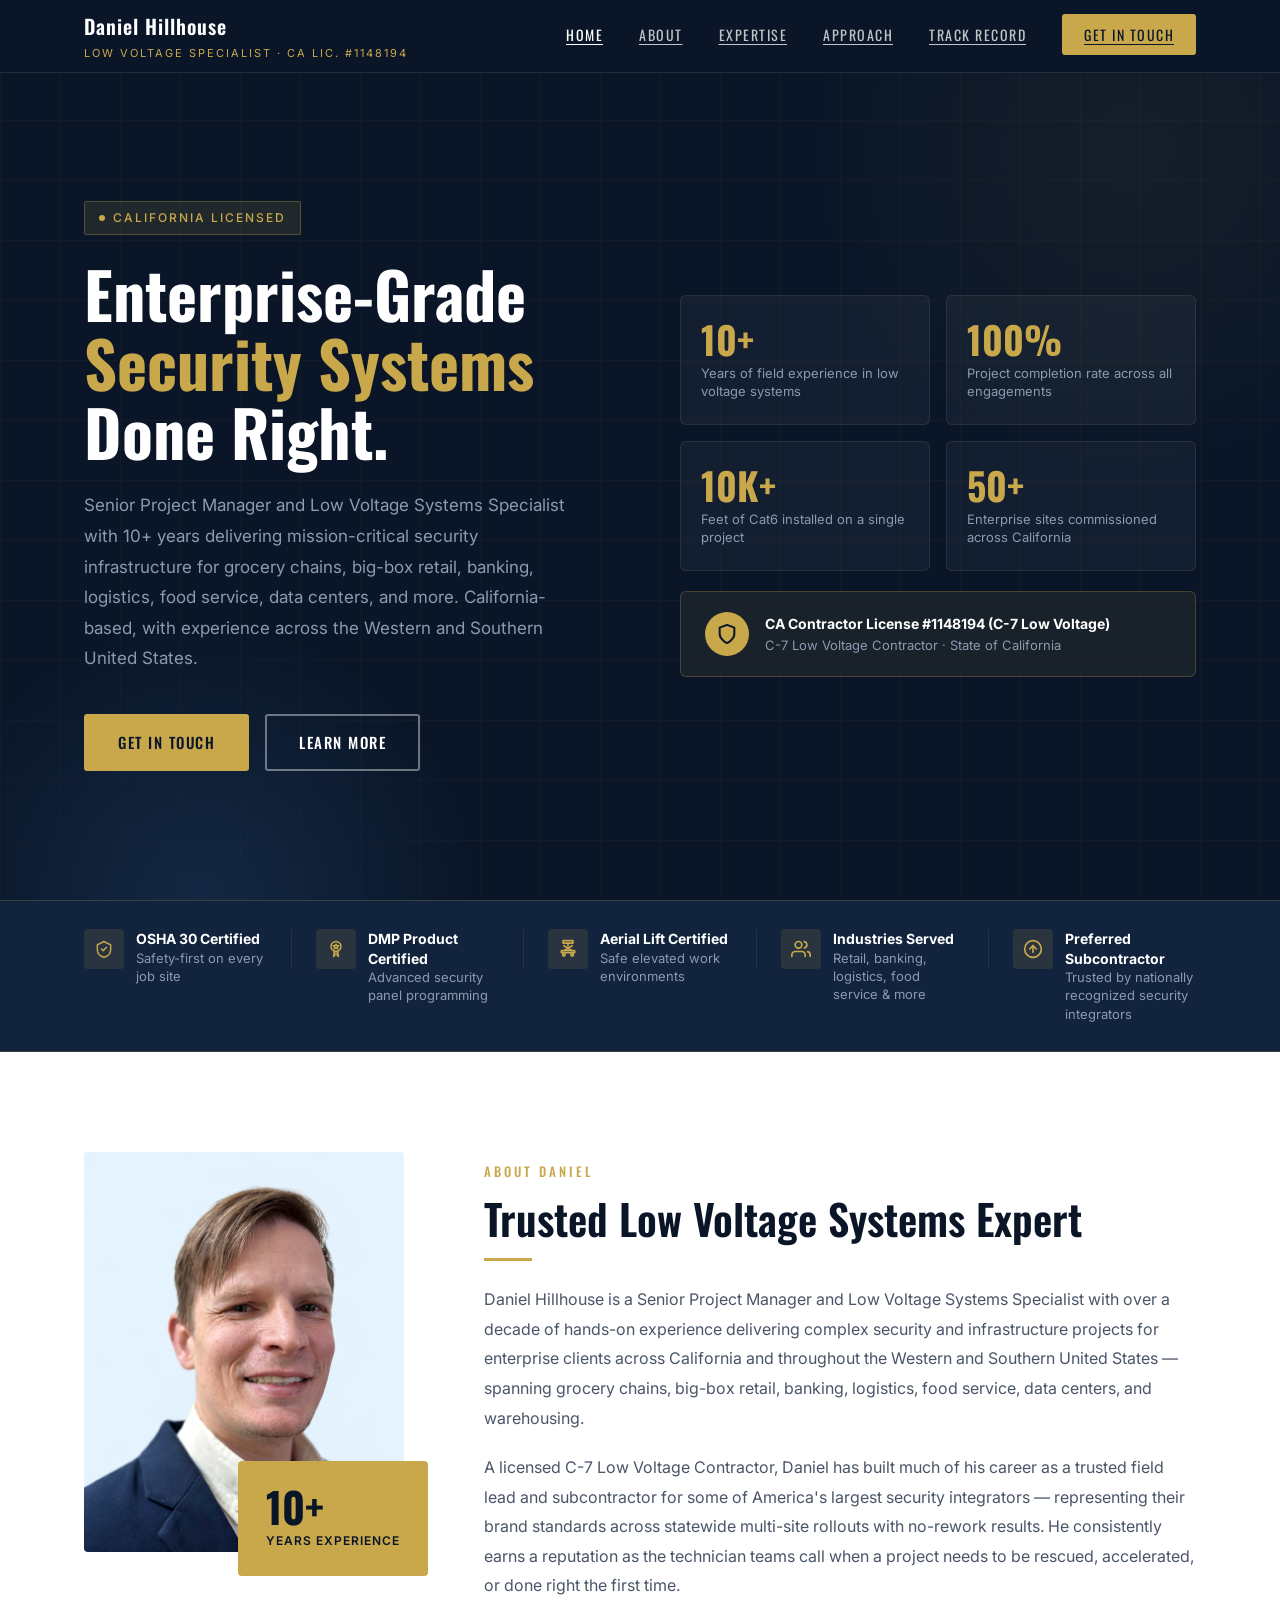
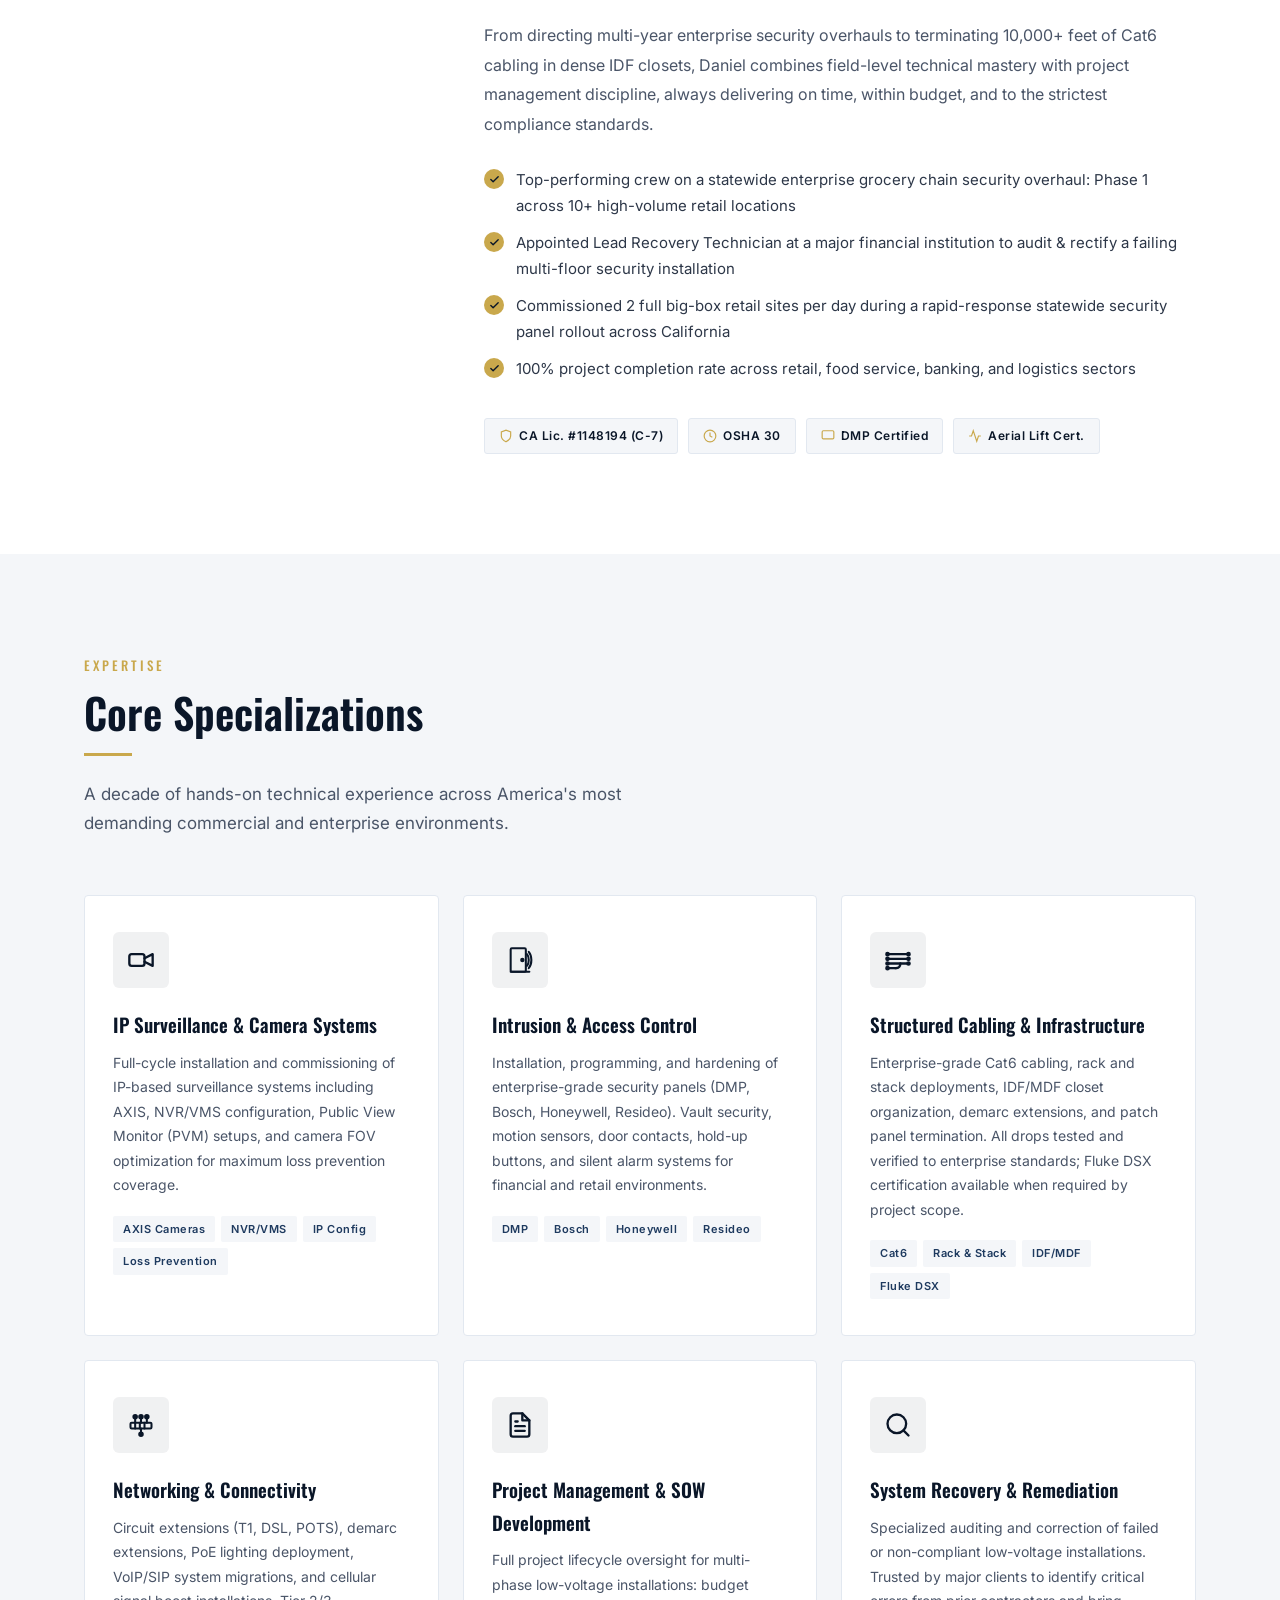
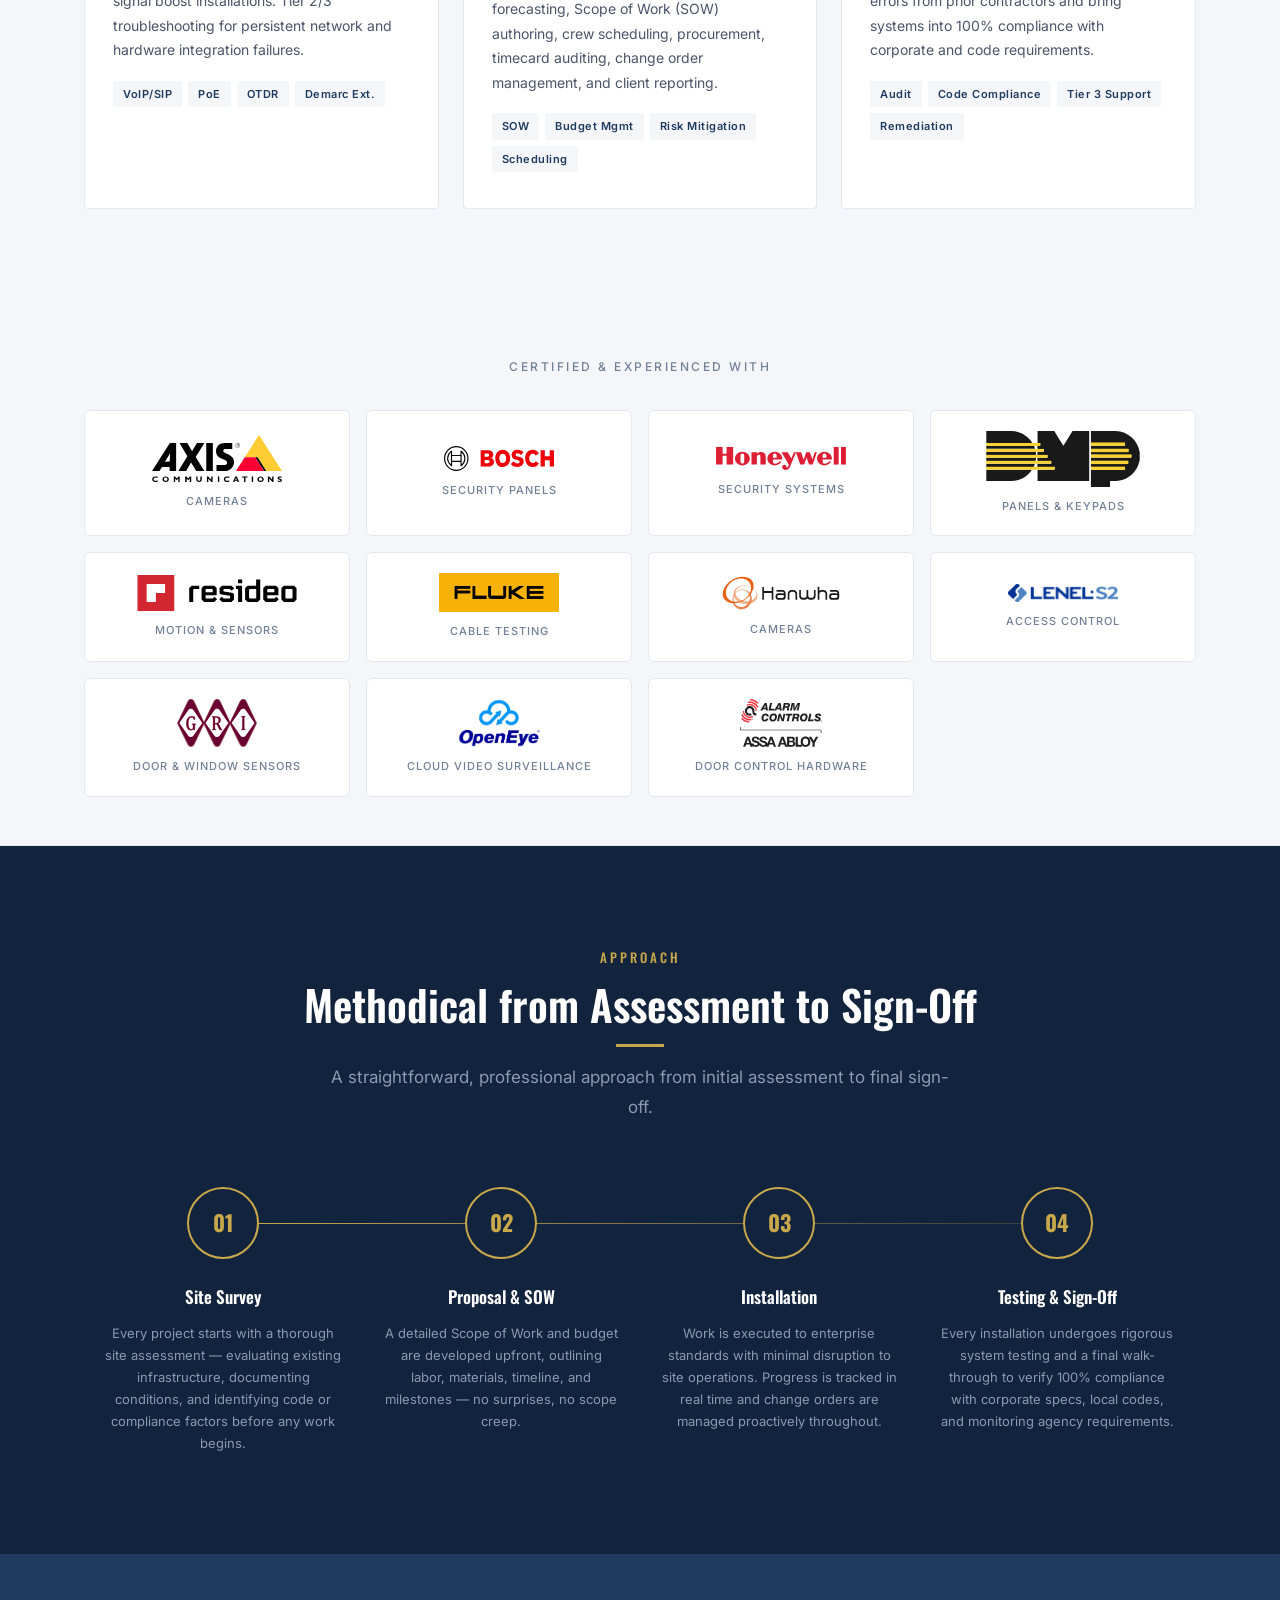
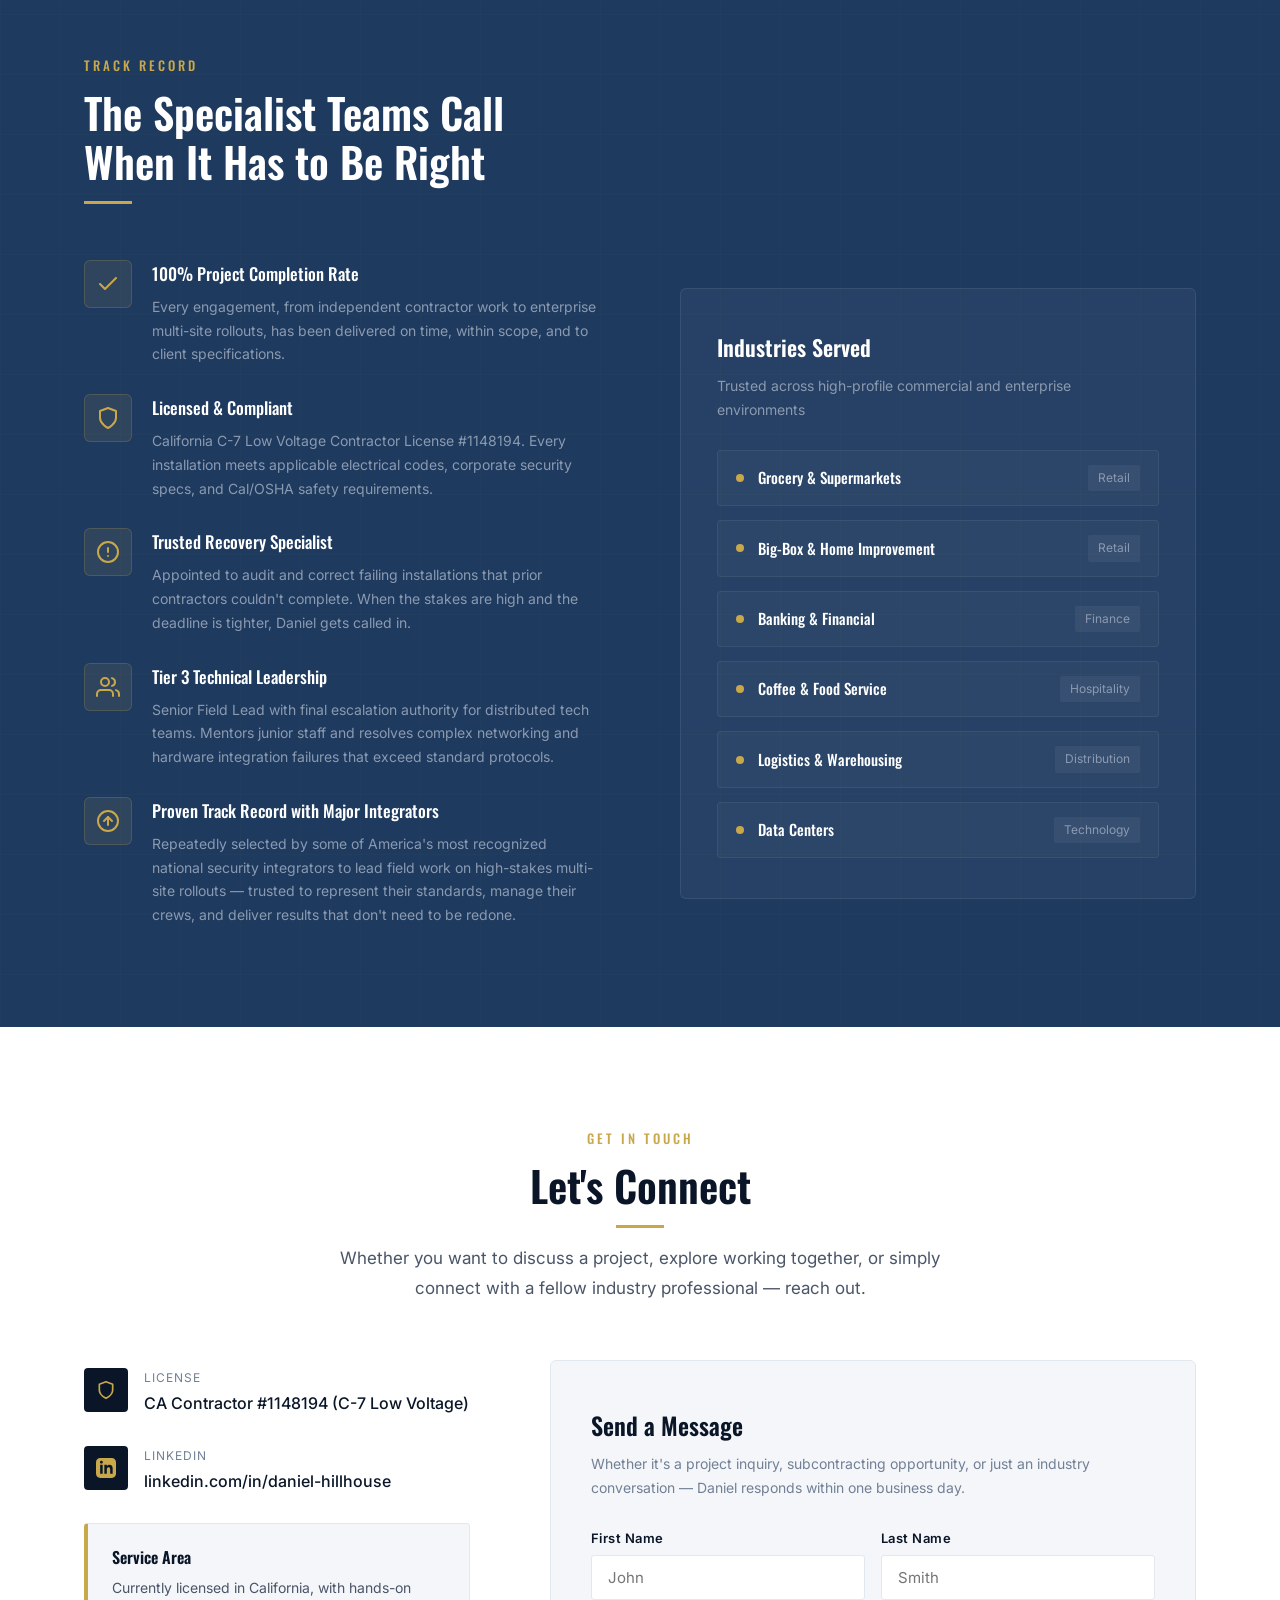
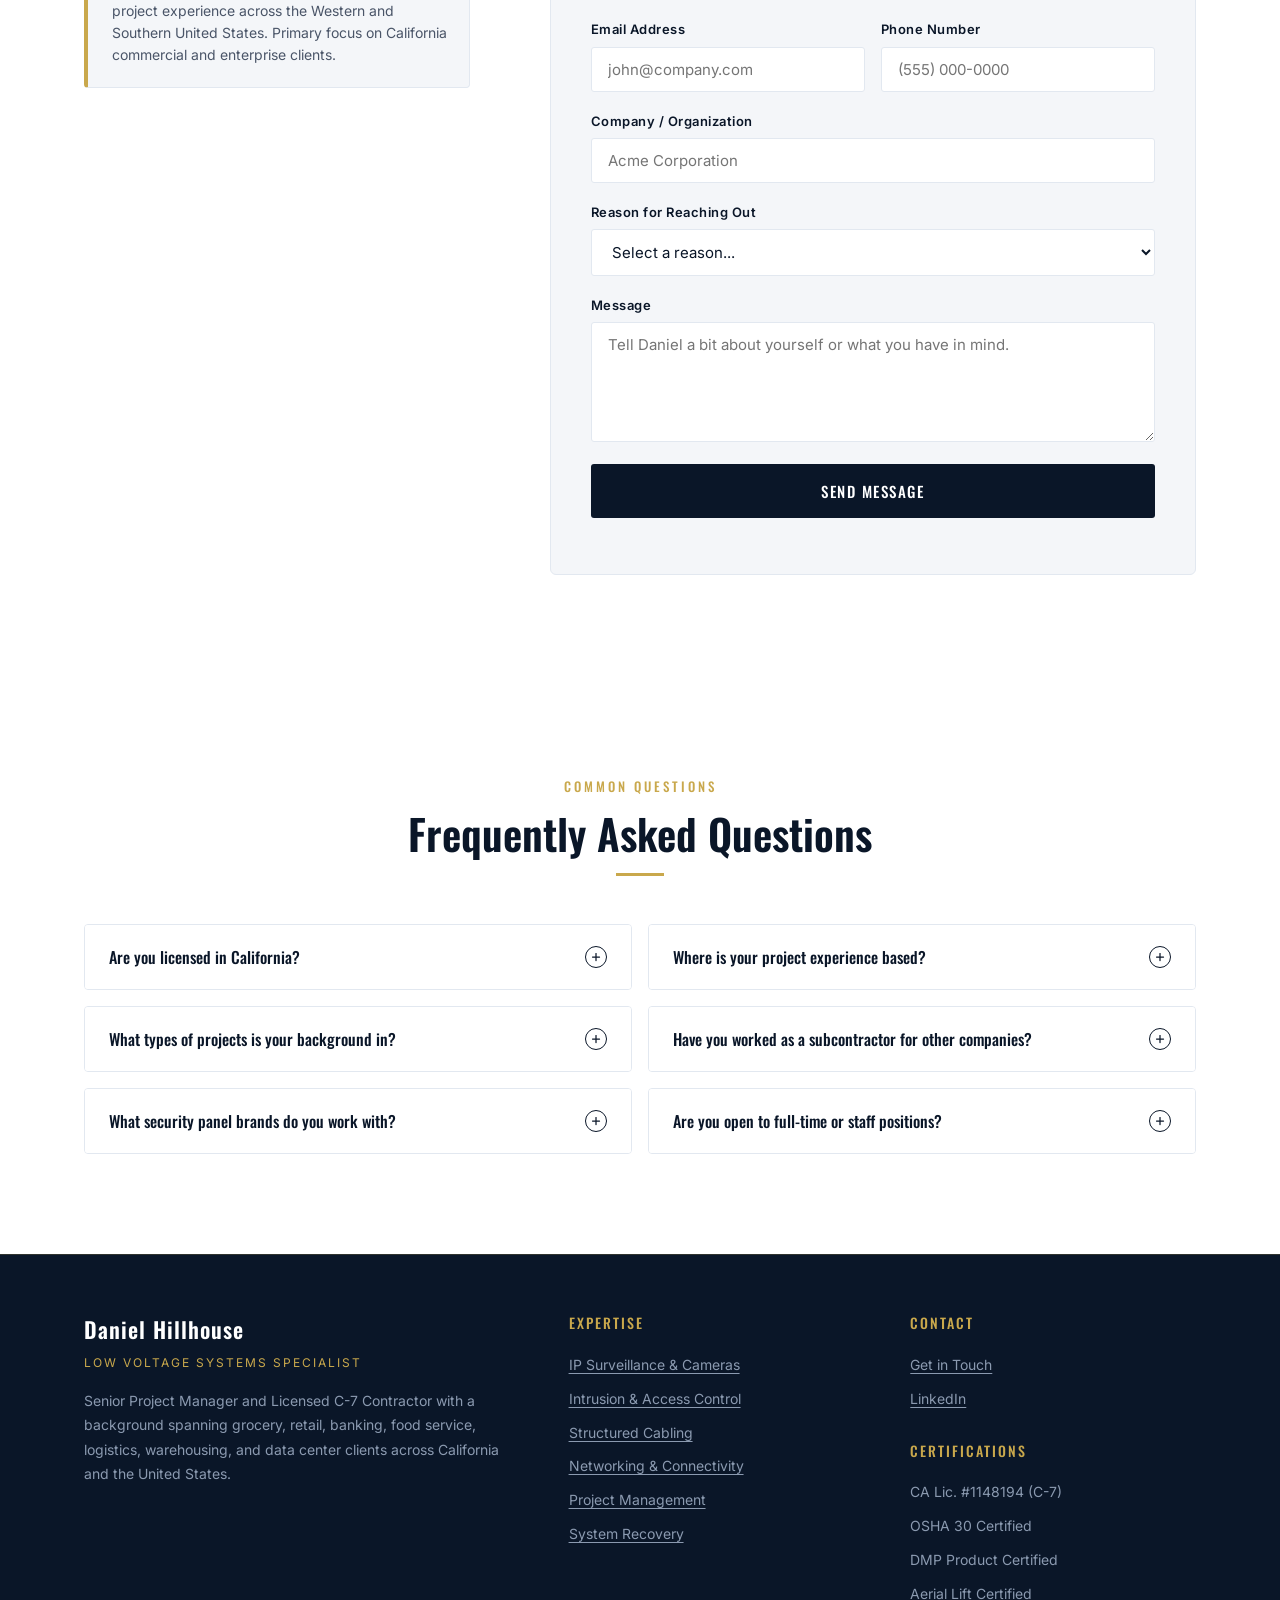
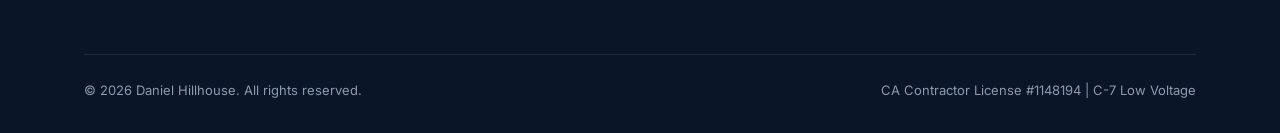
==== commit a05e18e8: "Update staging" ====
--- a/index.html
+++ b/index.html
@@ -97,7 +97,7 @@
         "name": "Are you licensed in California?",
         "acceptedAnswer": {
           "@type": "Answer",
-          "text": "Yes. Daniel holds California Contractor License #1148194 (C-7 Low Voltage) and is OSHA 30 certified."
+          "text": "Yes. Daniel holds California Contractor License #1148194 (C-7 Low Voltage) and serves as the Qualifying Agent for Elect Technologies LLC (CA License #1154003, C-7 Low Voltage, active). Under California law, a personal license is placed in inactive status while the licensee serves as a Qualifying Agent — this is standard practice. Both licenses can be verified at cslb.ca.gov. Daniel is also OSHA 30 certified."
         }
       },
       {
@@ -593,10 +593,7 @@
 
         <!-- Fluke -->
         <div class="brand-card">
-          <svg viewBox="0 0 110 40" width="100" height="36" xmlns="http://www.w3.org/2000/svg" aria-label="Fluke">
-            <rect width="110" height="40" rx="3" fill="#F68B1F"/>
-            <text x="55" y="27" text-anchor="middle" font-family="Arial Black, Arial, sans-serif" font-weight="900" font-size="20" letter-spacing="1" fill="white">FLUKE</text>
-          </svg>
+          <img src="assets/logo/Fluke_Corporation_logo.webp" alt="Fluke test and measurement tools logo" class="brand-logo" style="max-width:120px; max-height:48px;" loading="lazy" />
           <span class="brand-card-label">Cable Testing</span>
         </div>
 
@@ -629,6 +626,7 @@
           <img src="assets/logo/alarm-controls-logo.svg" alt="Alarm Controls door control hardware logo" class="brand-logo" style="max-width:120px; max-height:48px;" loading="lazy" />
           <span class="brand-card-label">Door Control Hardware</span>
         </div>
+
 
       </div>
     </div>
@@ -886,7 +884,7 @@
             <span class="faq-icon"><svg aria-hidden="true" focusable="false" viewBox="0 0 24 24" fill="none" stroke="currentColor" stroke-width="2.5" stroke-linecap="round"><line x1="12" y1="5" x2="12" y2="19"/><line x1="5" y1="12" x2="19" y2="12"/></svg></span>
           </button>
           <div class="faq-answer">
-            Yes. Daniel holds California Contractor License #1148194 (C-7 Low Voltage) and is OSHA 30 certified.
+            Yes. Daniel holds California Contractor License #1148194 (C-7 Low Voltage) and serves as the Qualifying Agent for Elect Technologies LLC (CA License #1154003, C-7 Low Voltage, active). Under California law, a personal license is placed in inactive status while the licensee serves as a Qualifying Agent — this is standard practice. Both licenses can be verified at <a href="https://www.cslb.ca.gov" target="_blank" rel="noopener">cslb.ca.gov</a>. Daniel is also OSHA 30 certified.
           </div>
         </div>
 
--- a/css/main.css
+++ b/css/main.css
@@ -12,6 +12,8 @@
 }
 img { max-width: 100%; display: block; }
 a { text-decoration: none; color: inherit; }
+/* Underline inline body links for accessibility, but not nav/button/footer links */
+p a, li a, .faq-answer a { text-decoration: underline; text-underline-offset: 3px; }
 
 /* ─── Design Tokens ─────────────────────────────────────────────────── */
 :root {
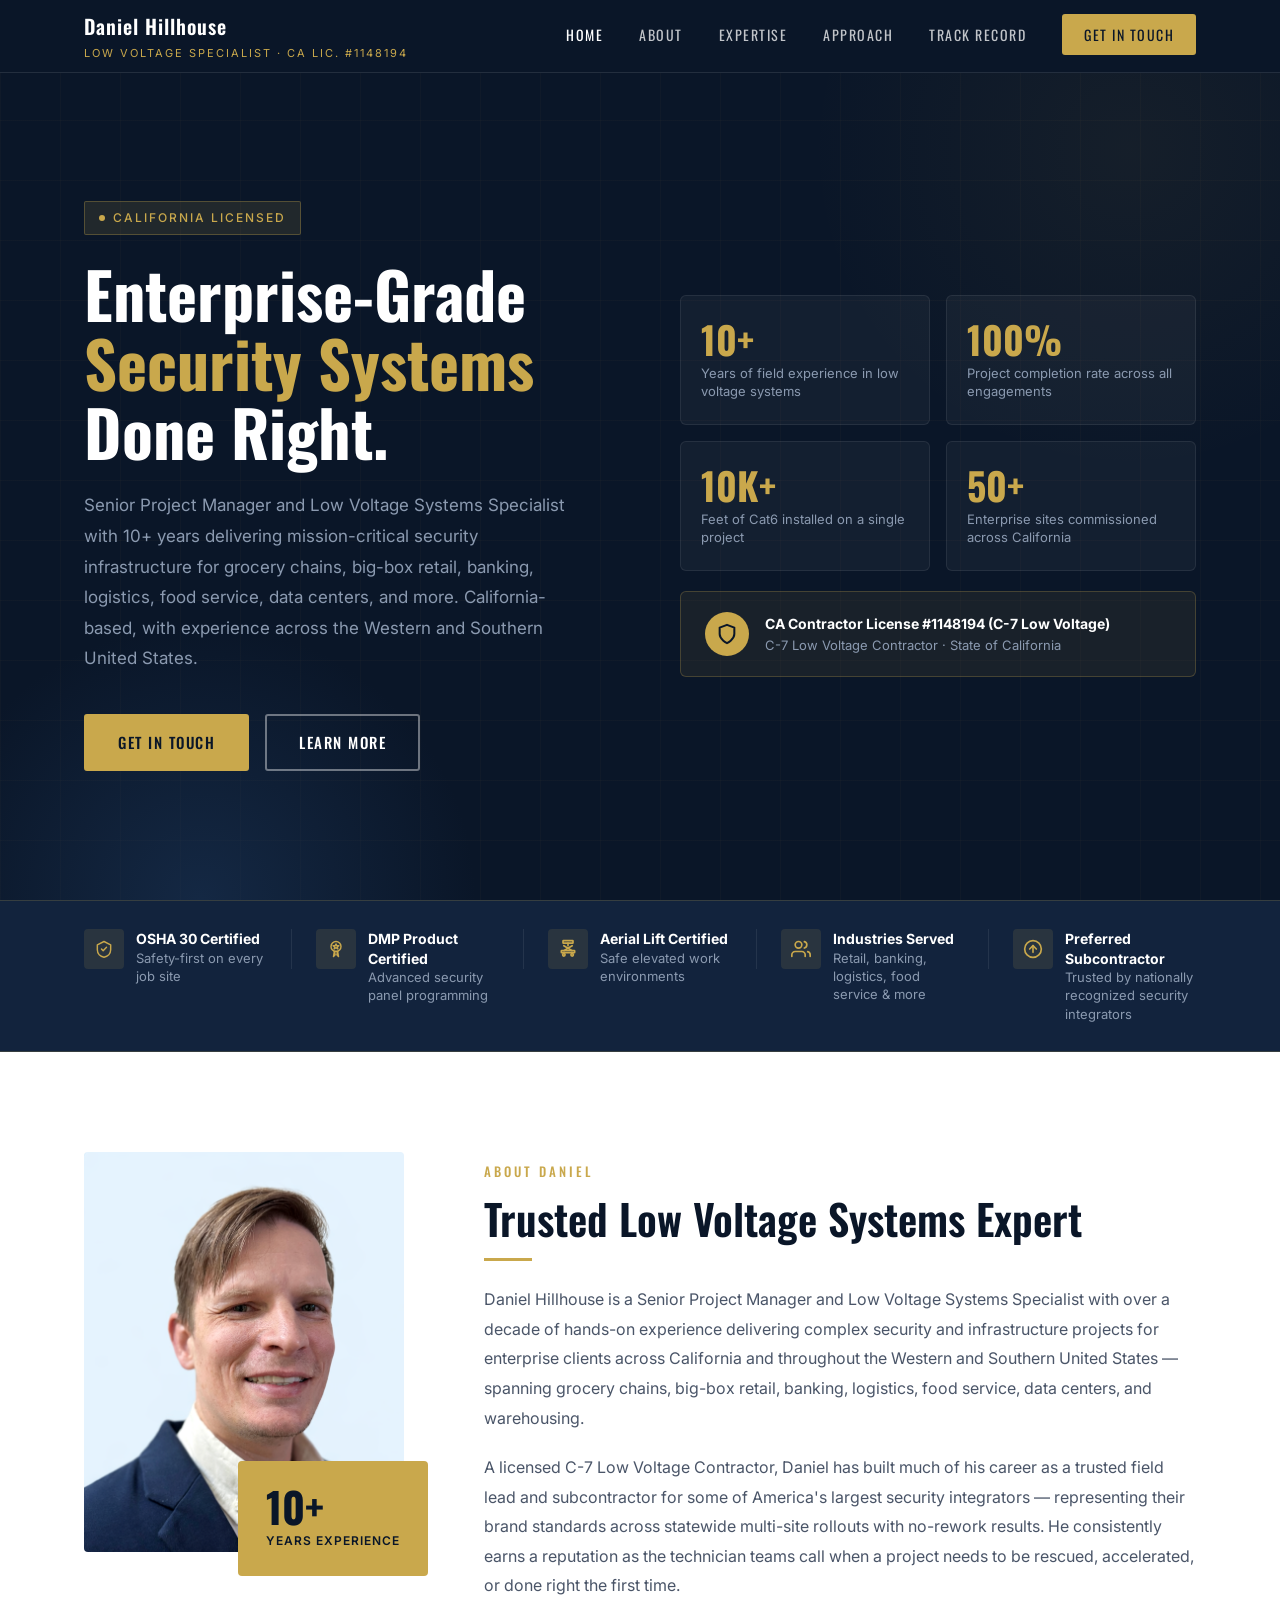
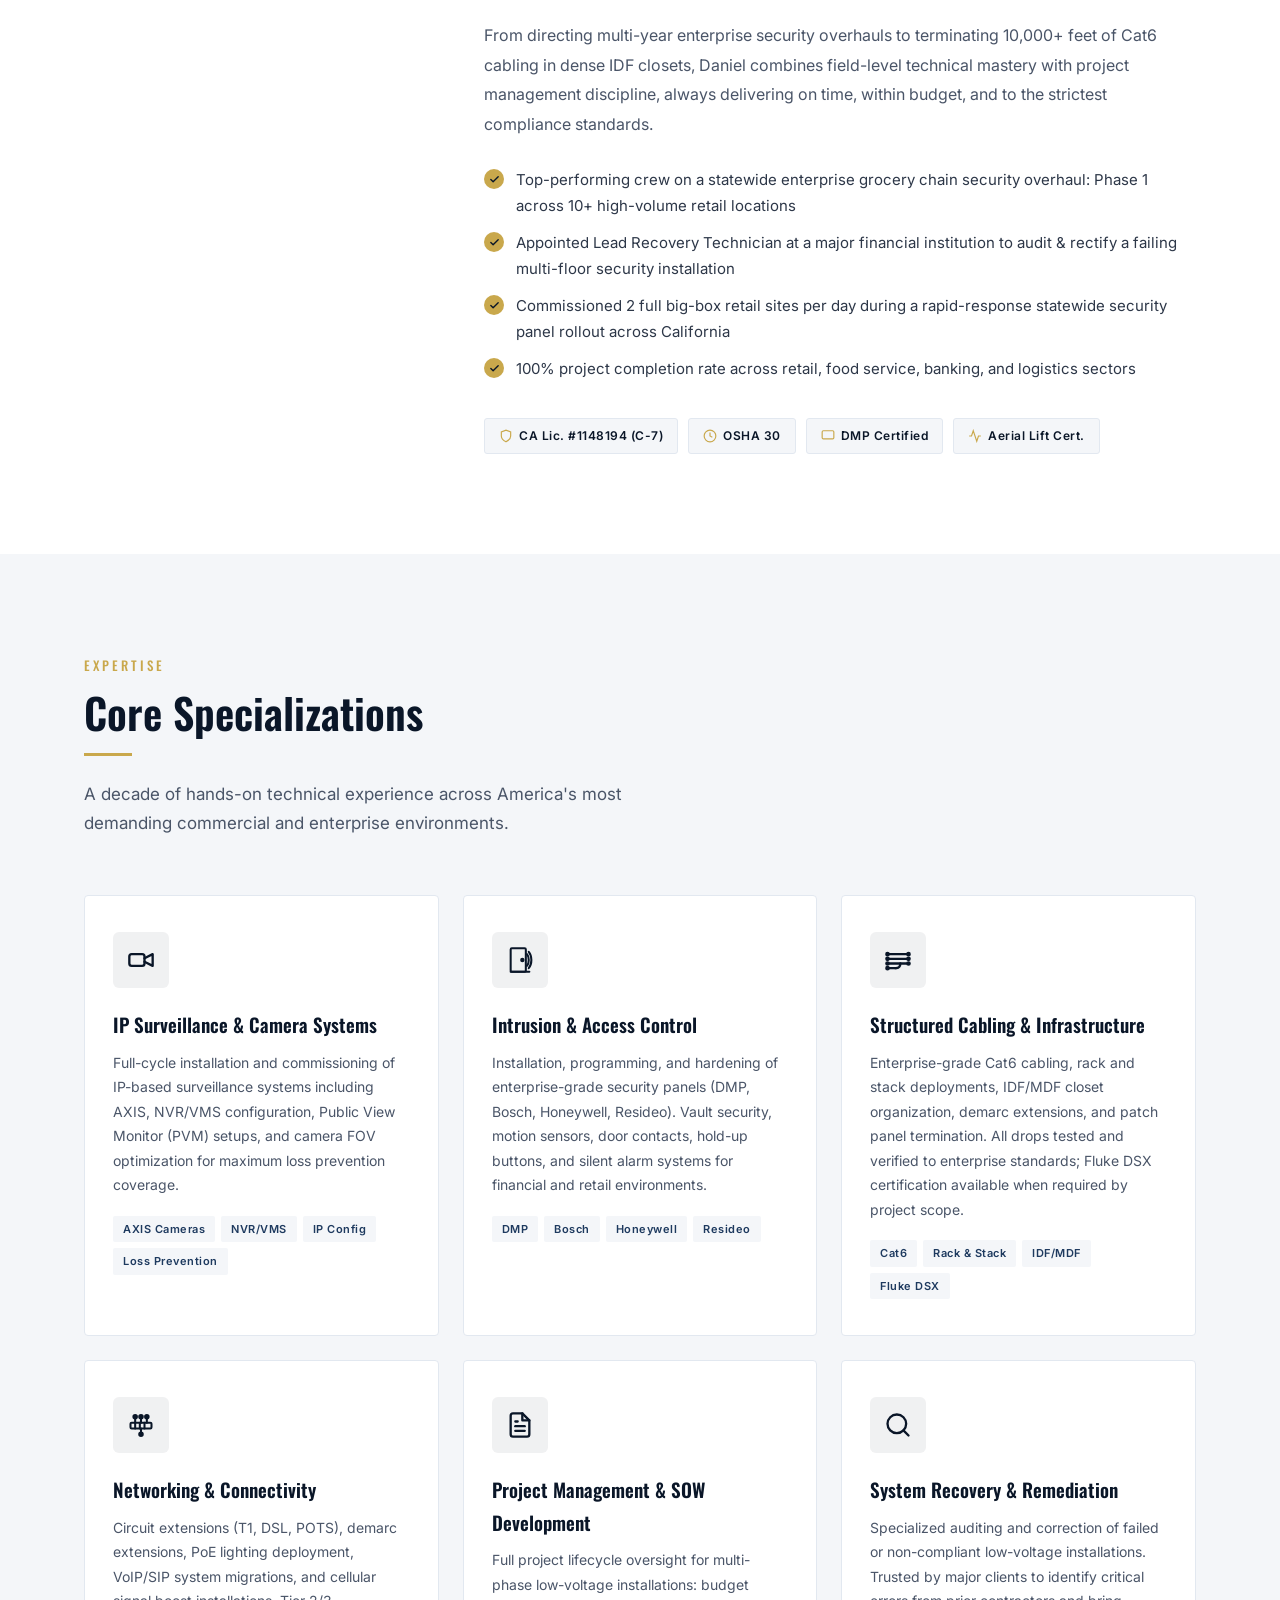
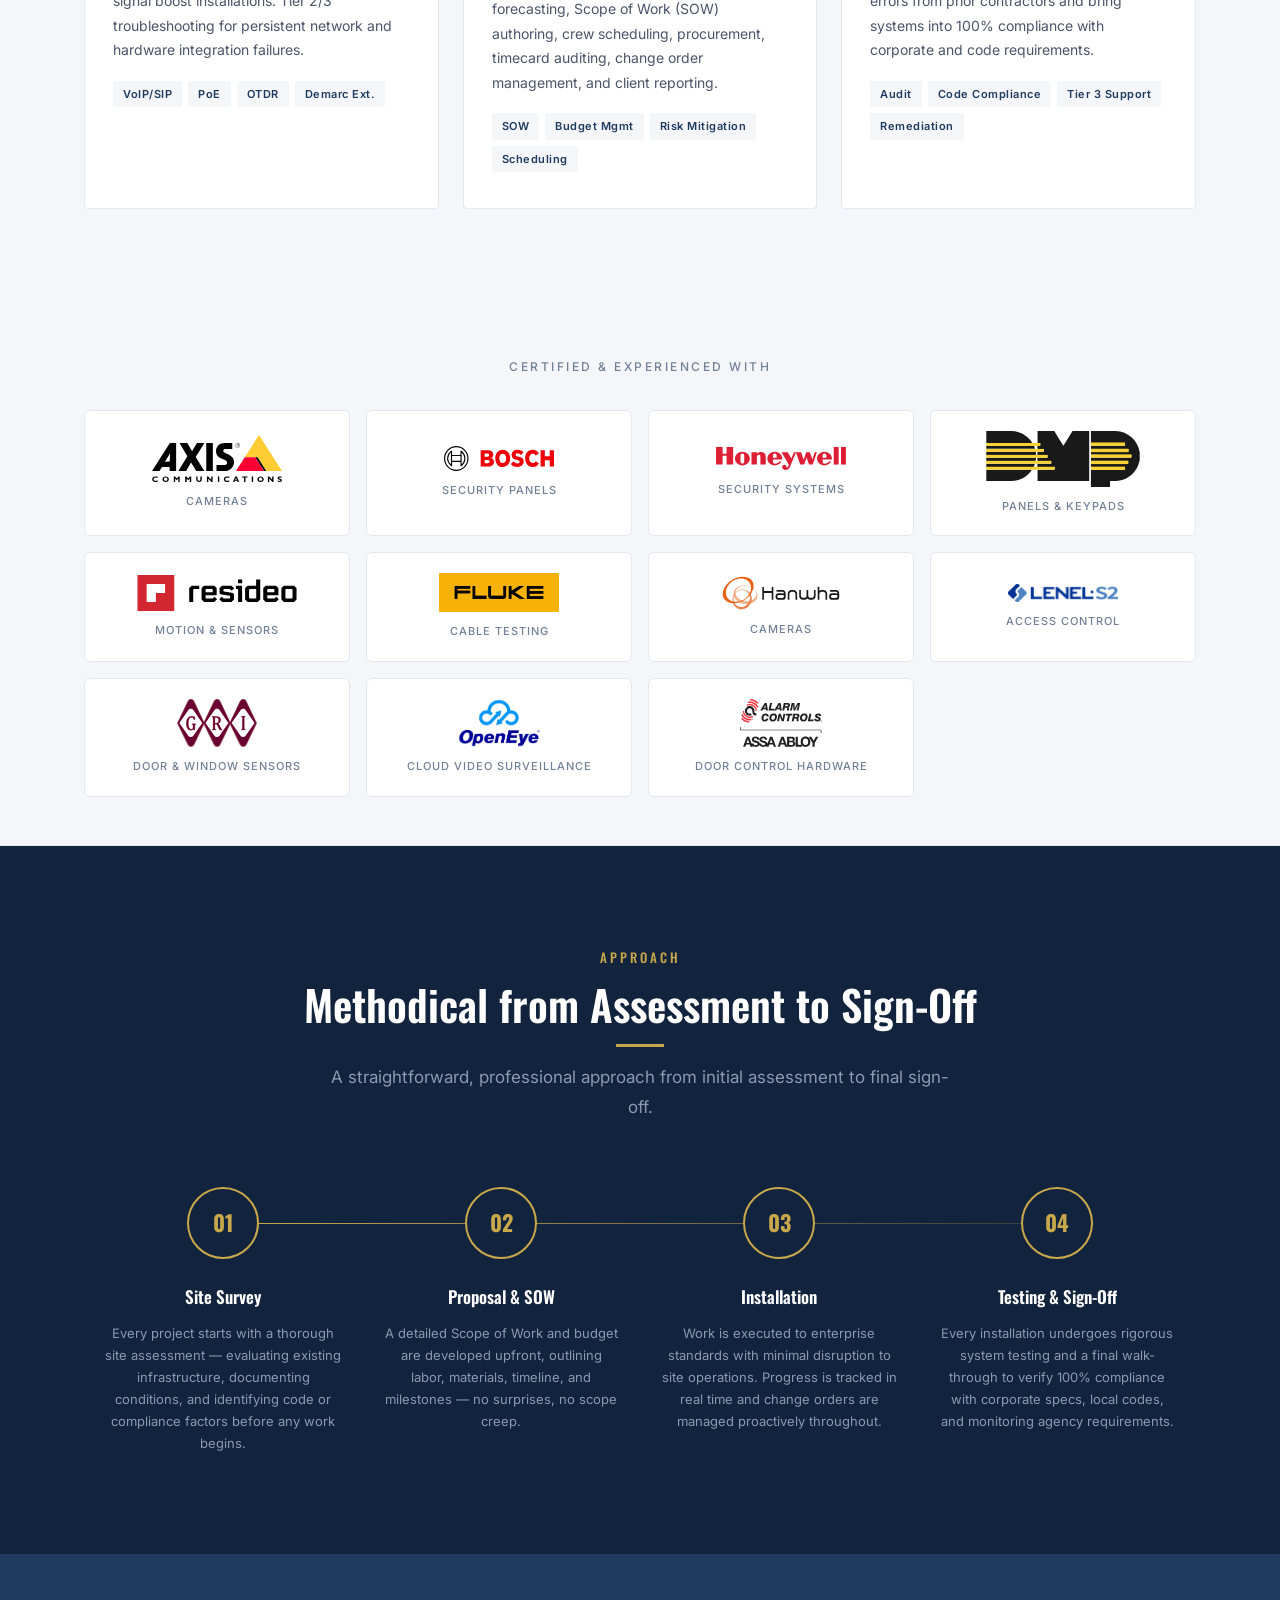
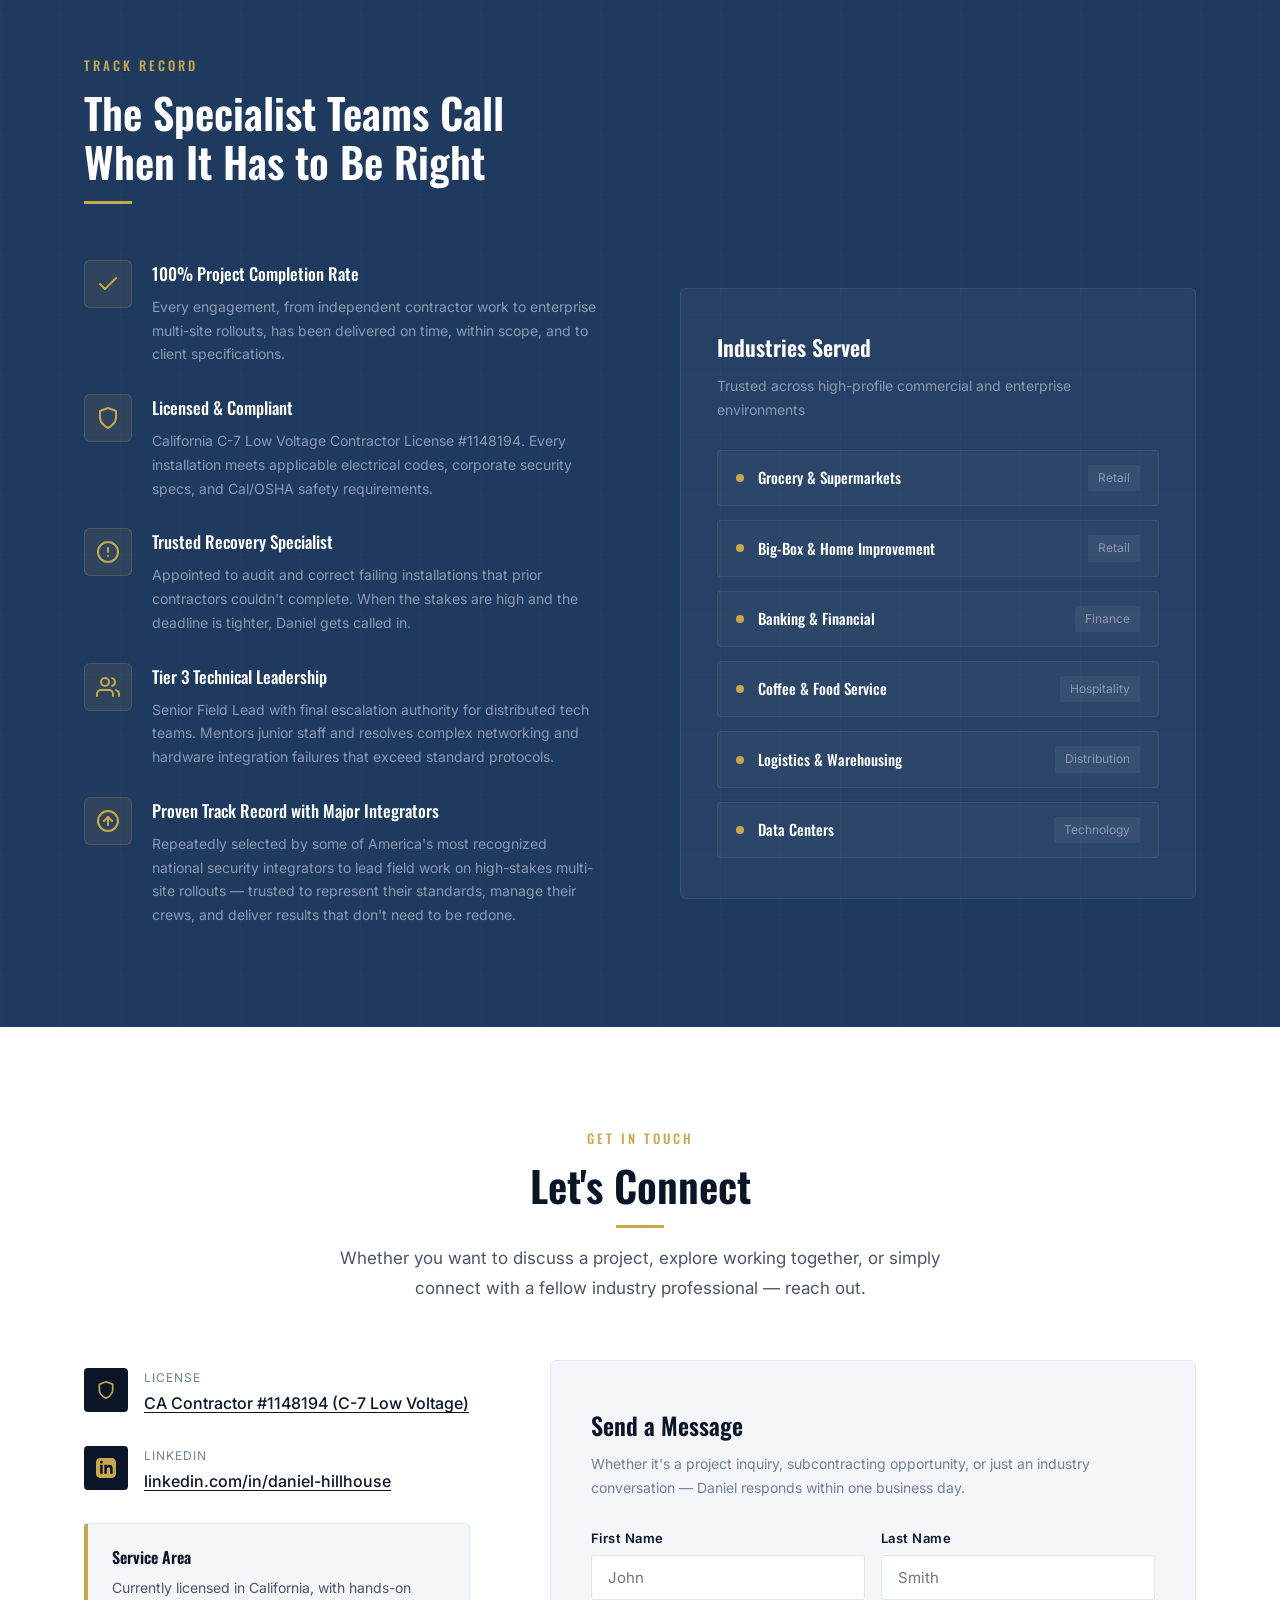
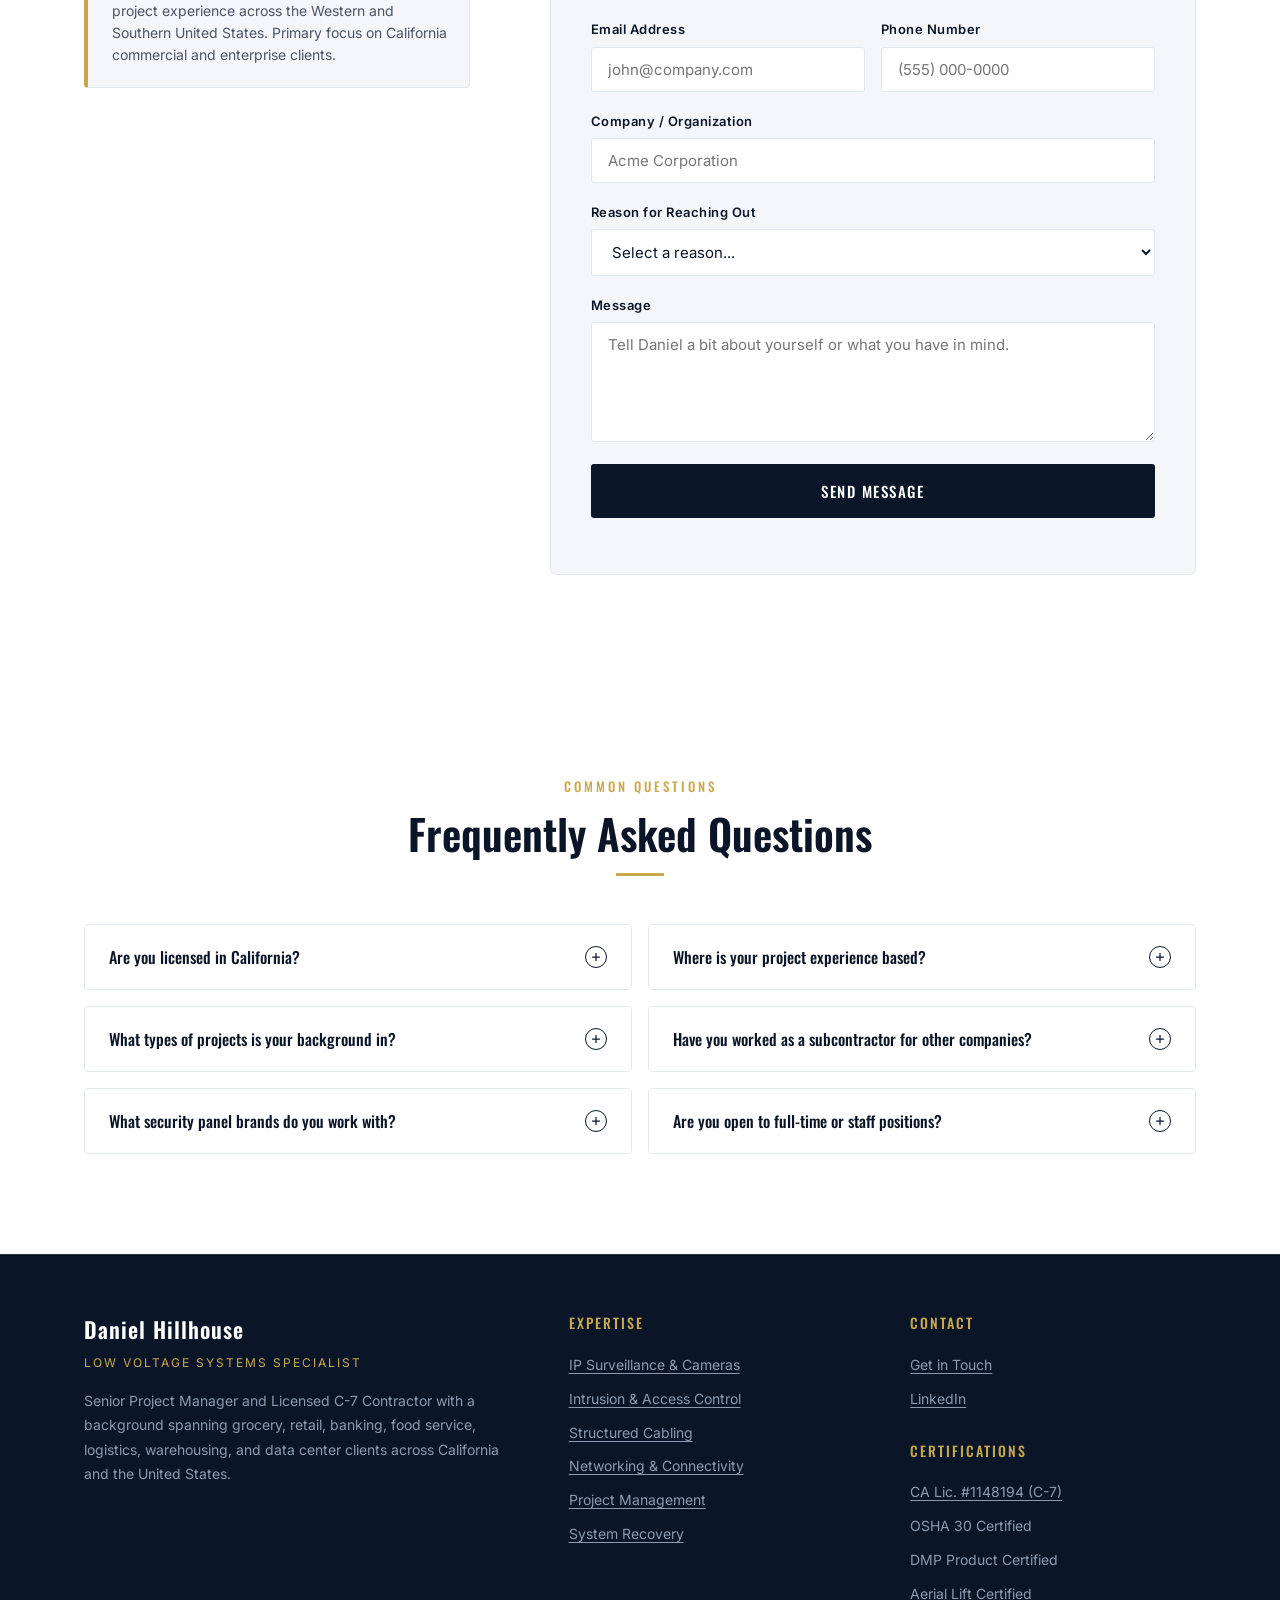
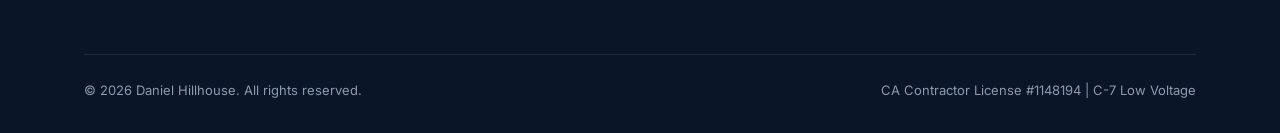
==== commit b62b628e: "Update staging" ====
--- a/index.html
+++ b/index.html
@@ -237,7 +237,7 @@
               <div class="hero-stat-label">Enterprise sites commissioned across California</div>
             </div>
           </div>
-          <div class="hero-license-card">
+          <a href="#faq-licensed" class="hero-license-card" aria-label="CA Contractor License — see FAQ for details">
             <div class="hero-license-icon">
               <svg aria-hidden="true" focusable="false" viewBox="0 0 24 24" fill="none" stroke="#0A1628" stroke-width="2.2" stroke-linecap="round" stroke-linejoin="round">
                 <path d="M12 22s8-4 8-10V5l-8-3-8 3v7c0 6 8 10 8 10z"/>
@@ -247,7 +247,7 @@
               <strong>CA Contractor License #1148194 (C-7 Low Voltage)</strong>
               C-7 Low Voltage Contractor · State of California
             </div>
-          </div>
+          </a>
         </div>
       </div>
     </div>
@@ -789,7 +789,7 @@
             </div>
             <div>
               <div class="contact-detail-label">License</div>
-              <div class="contact-detail-value">CA Contractor #1148194 (C-7 Low Voltage)</div>
+              <div class="contact-detail-value"><a href="#faq-licensed">CA Contractor #1148194 (C-7 Low Voltage)</a></div>
             </div>
           </div>
           <div class="contact-detail">
@@ -878,13 +878,13 @@
       </div>
       <div class="faq-grid">
 
-        <div class="faq-item">
+        <div class="faq-item" id="faq-licensed">
           <button type="button" class="faq-question">
             Are you licensed in California?
             <span class="faq-icon"><svg aria-hidden="true" focusable="false" viewBox="0 0 24 24" fill="none" stroke="currentColor" stroke-width="2.5" stroke-linecap="round"><line x1="12" y1="5" x2="12" y2="19"/><line x1="5" y1="12" x2="19" y2="12"/></svg></span>
           </button>
           <div class="faq-answer">
-            Yes. Daniel holds California Contractor License #1148194 (C-7 Low Voltage) and serves as the Qualifying Agent for Elect Technologies LLC (CA License #1154003, C-7 Low Voltage, active). Under California law, a personal license is placed in inactive status while the licensee serves as a Qualifying Agent — this is standard practice. Both licenses can be verified at <a href="https://www.cslb.ca.gov" target="_blank" rel="noopener">cslb.ca.gov</a>. Daniel is also OSHA 30 certified.
+            Yes. Daniel holds California Contractor License #1148194 (C-7 Low Voltage) and serves as the Qualifying Agent for Elect Technologies LLC (CA License #1154003, C-7 Low Voltage, active). Under California law, a personal license is placed in inactive status while the licensee serves as a Qualifying Agent — this is standard practice. Both licenses can be verified at <a href="https://www.cslb.ca.gov/OnlineServices/CheckLicenseII/CheckLicense.aspx" target="_blank" rel="noopener">cslb.ca.gov</a>. Daniel is also OSHA 30 certified.
           </div>
         </div>
 
@@ -972,7 +972,7 @@
           </ul>
           <div class="footer-col-title">Certifications</div>
           <ul class="footer-links">
-            <li>CA Lic. #1148194 (C-7)</li>
+            <li><a href="#faq-licensed">CA Lic. #1148194 (C-7)</a></li>
             <li>OSHA 30 Certified</li>
             <li>DMP Product Certified</li>
             <li>Aerial Lift Certified</li>
--- a/css/main.css
+++ b/css/main.css
@@ -13,7 +13,8 @@
 img { max-width: 100%; display: block; }
 a { text-decoration: none; color: inherit; }
 /* Underline inline body links for accessibility, but not nav/button/footer links */
-p a, li a, .faq-answer a { text-decoration: underline; text-underline-offset: 3px; }
+p a, li a, .faq-answer a, .contact-detail-value a { text-decoration: underline; text-underline-offset: 3px; }
+.nav-links a { text-decoration: none; }
 
 /* ─── Design Tokens ─────────────────────────────────────────────────── */
 :root {
@@ -296,7 +297,6 @@
   padding: 24px 20px;
   transition: border-color 0.2s;
 }
-.hero-stat:hover { border-color: rgba(201,168,76,0.3); }
 .hero-stat-number {
   font-family: 'Oswald', sans-serif;
   font-size: 38px;
@@ -318,6 +318,13 @@
   display: flex;
   align-items: center;
   gap: 16px;
+  text-decoration: none;
+  cursor: pointer;
+  transition: border-color 0.2s, background 0.2s;
+}
+a.hero-license-card:hover {
+  background: rgba(201,168,76,0.14);
+  border-color: rgba(201,168,76,0.5);
 }
 .hero-license-icon {
   width: 44px; height: 44px;
@@ -402,11 +409,6 @@
   gap: 10px;
   min-height: 100px;
   transition: all 0.2s;
-}
-.brand-card:hover {
-  border-color: var(--gold);
-  box-shadow: 0 4px 16px rgba(0,0,0,0.07);
-  transform: translateY(-2px);
 }
 .brand-card svg { display: block; }
 .brand-card-label {
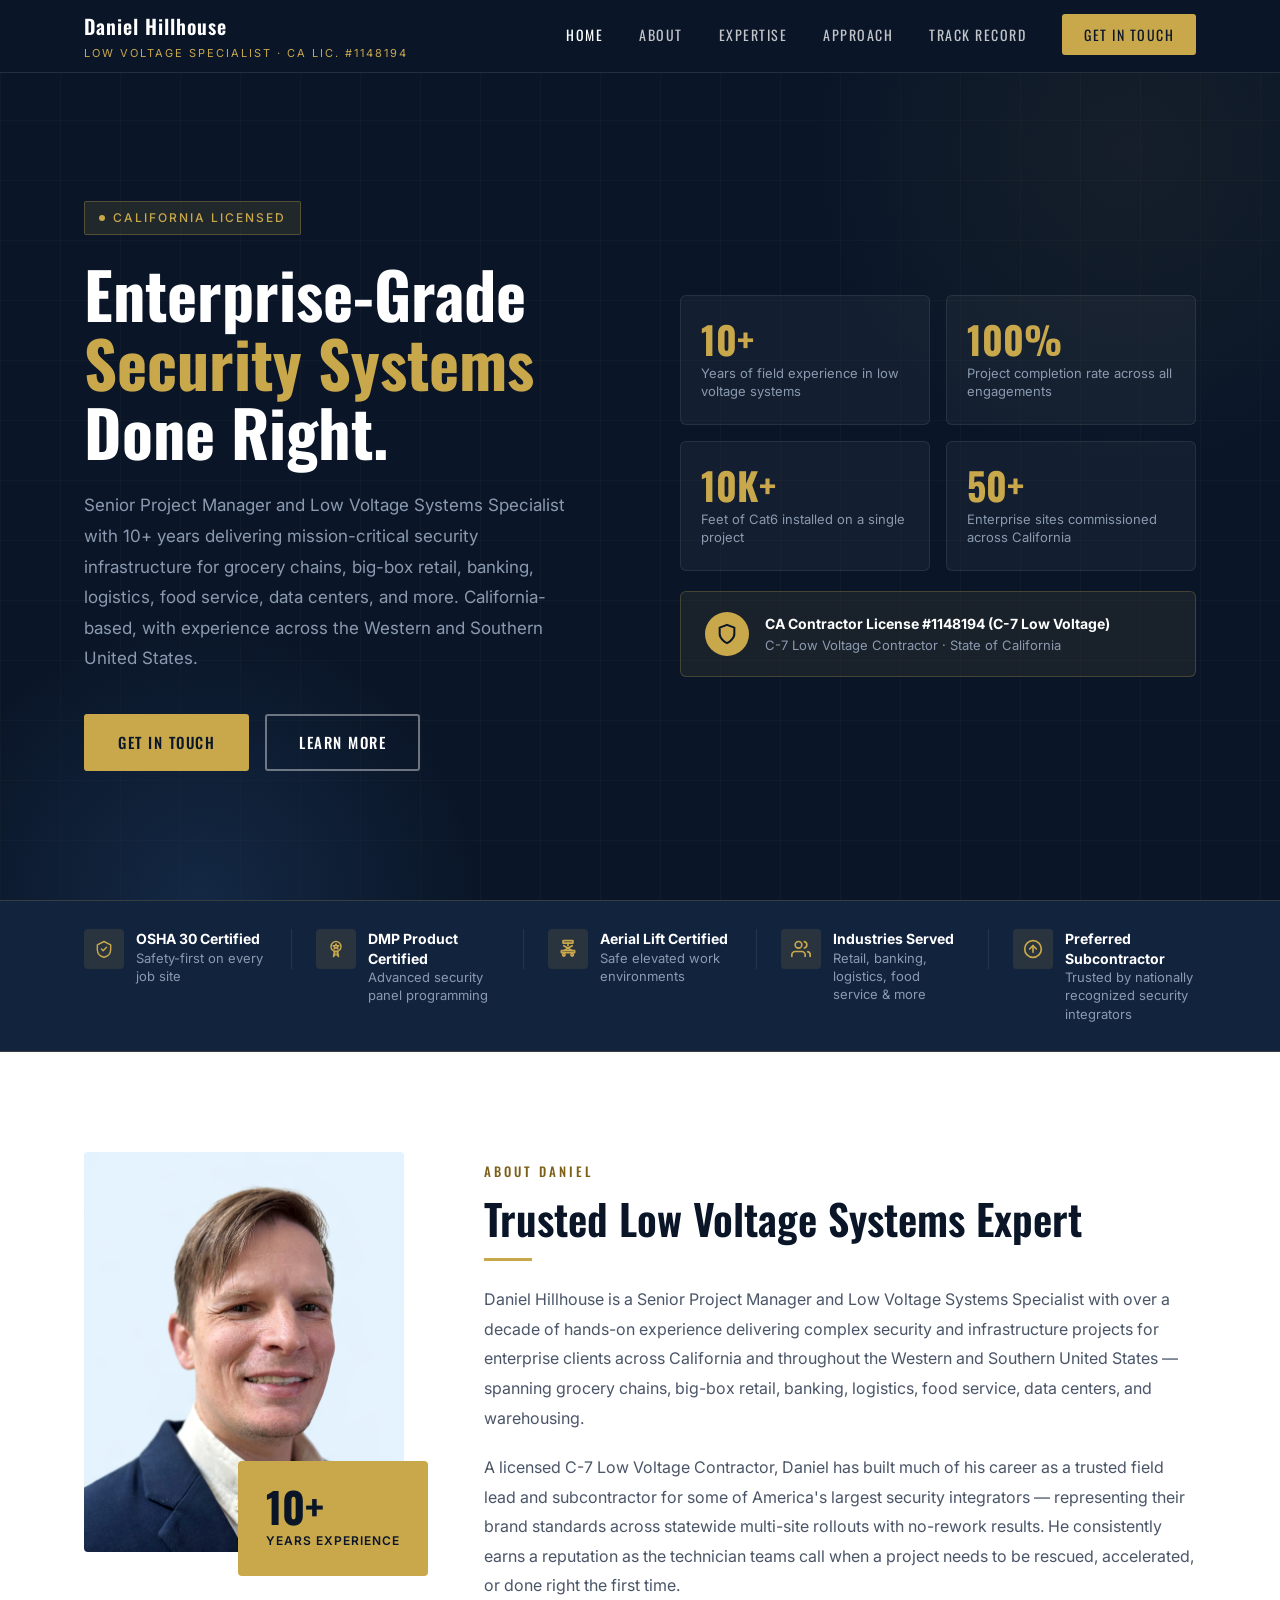
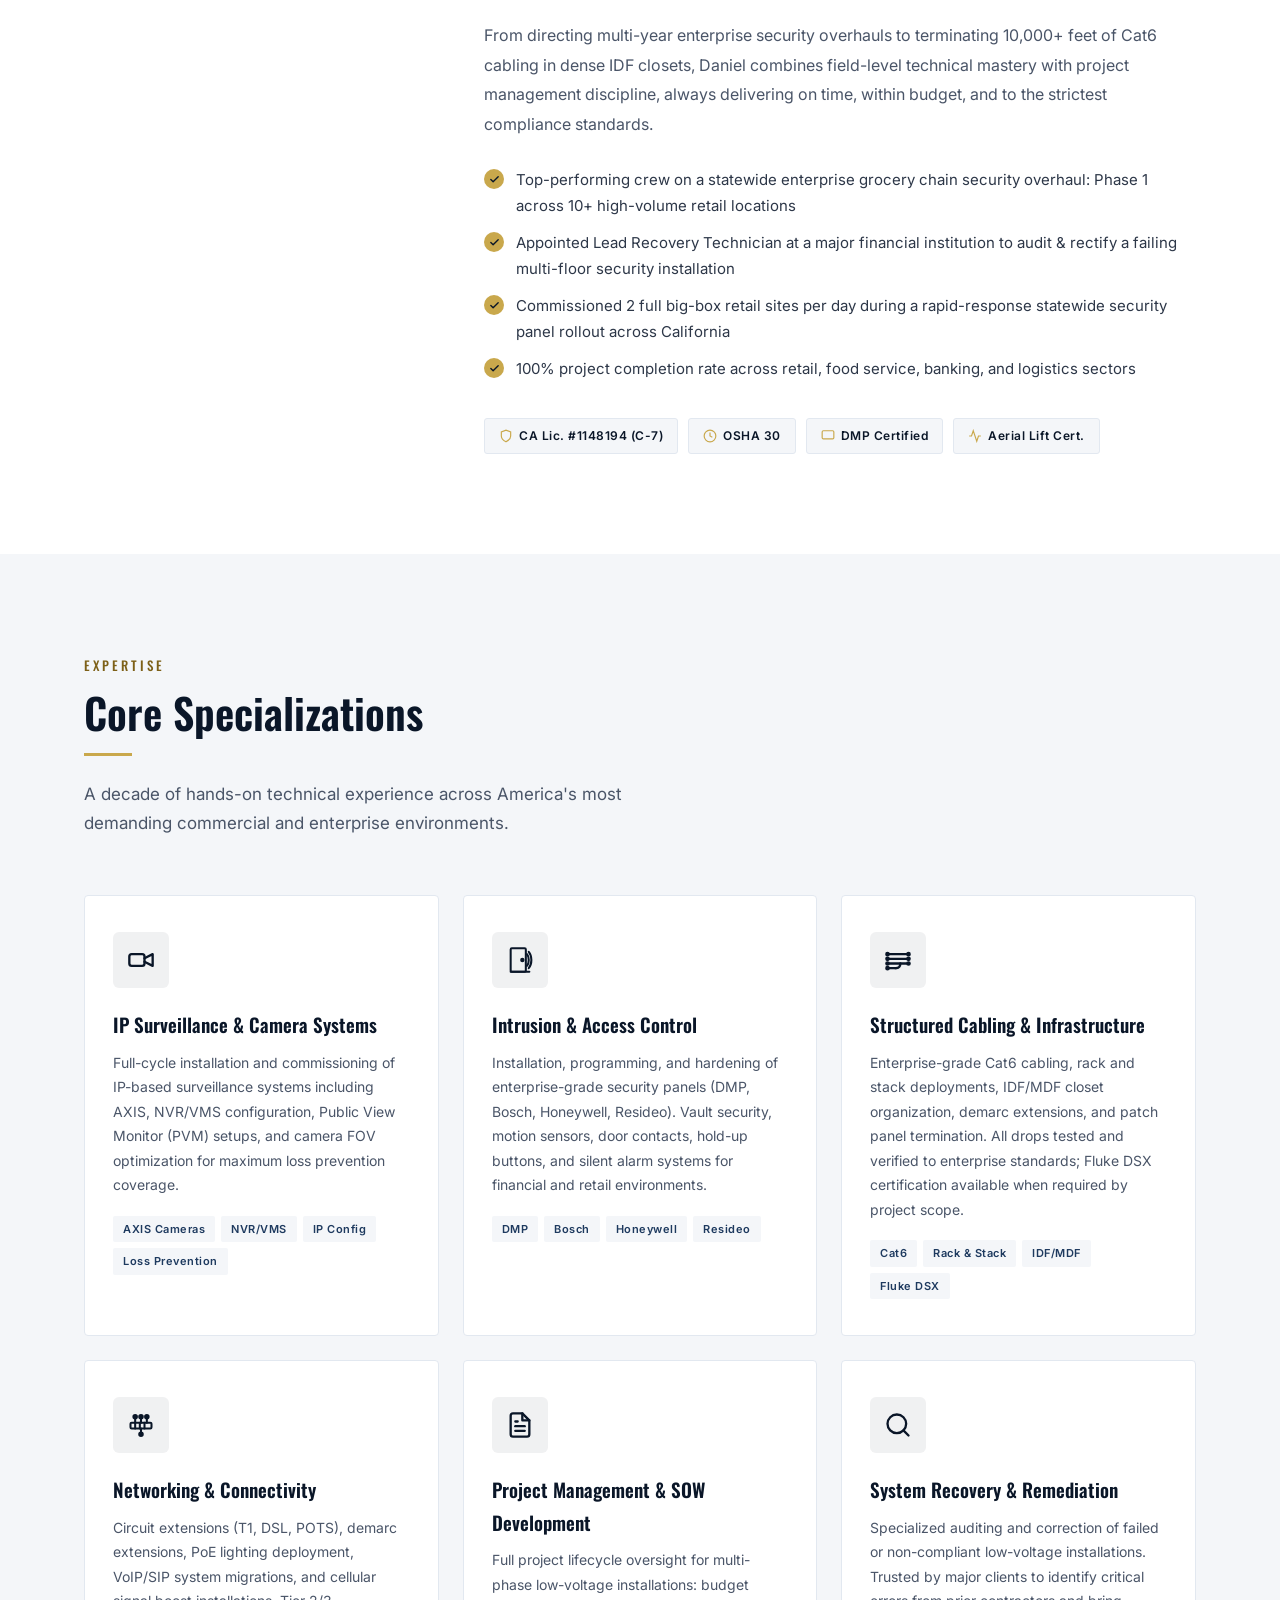
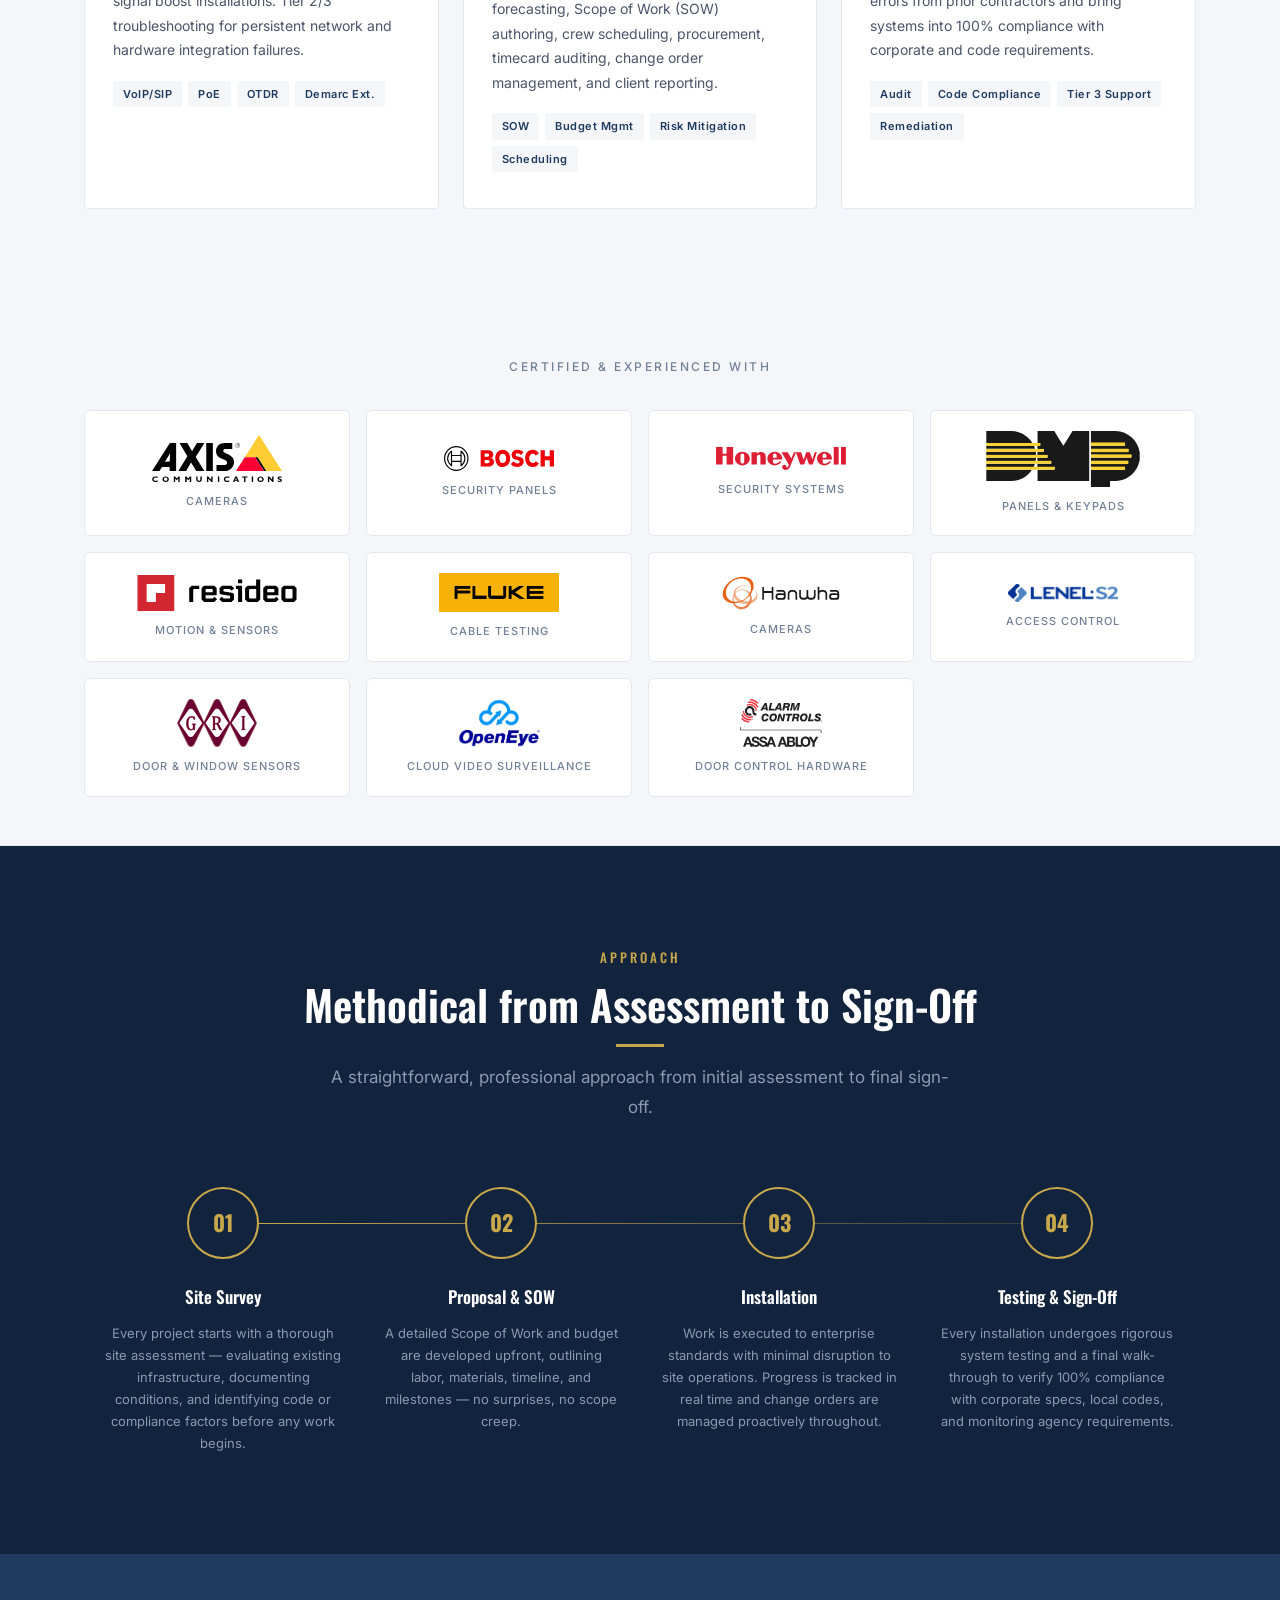
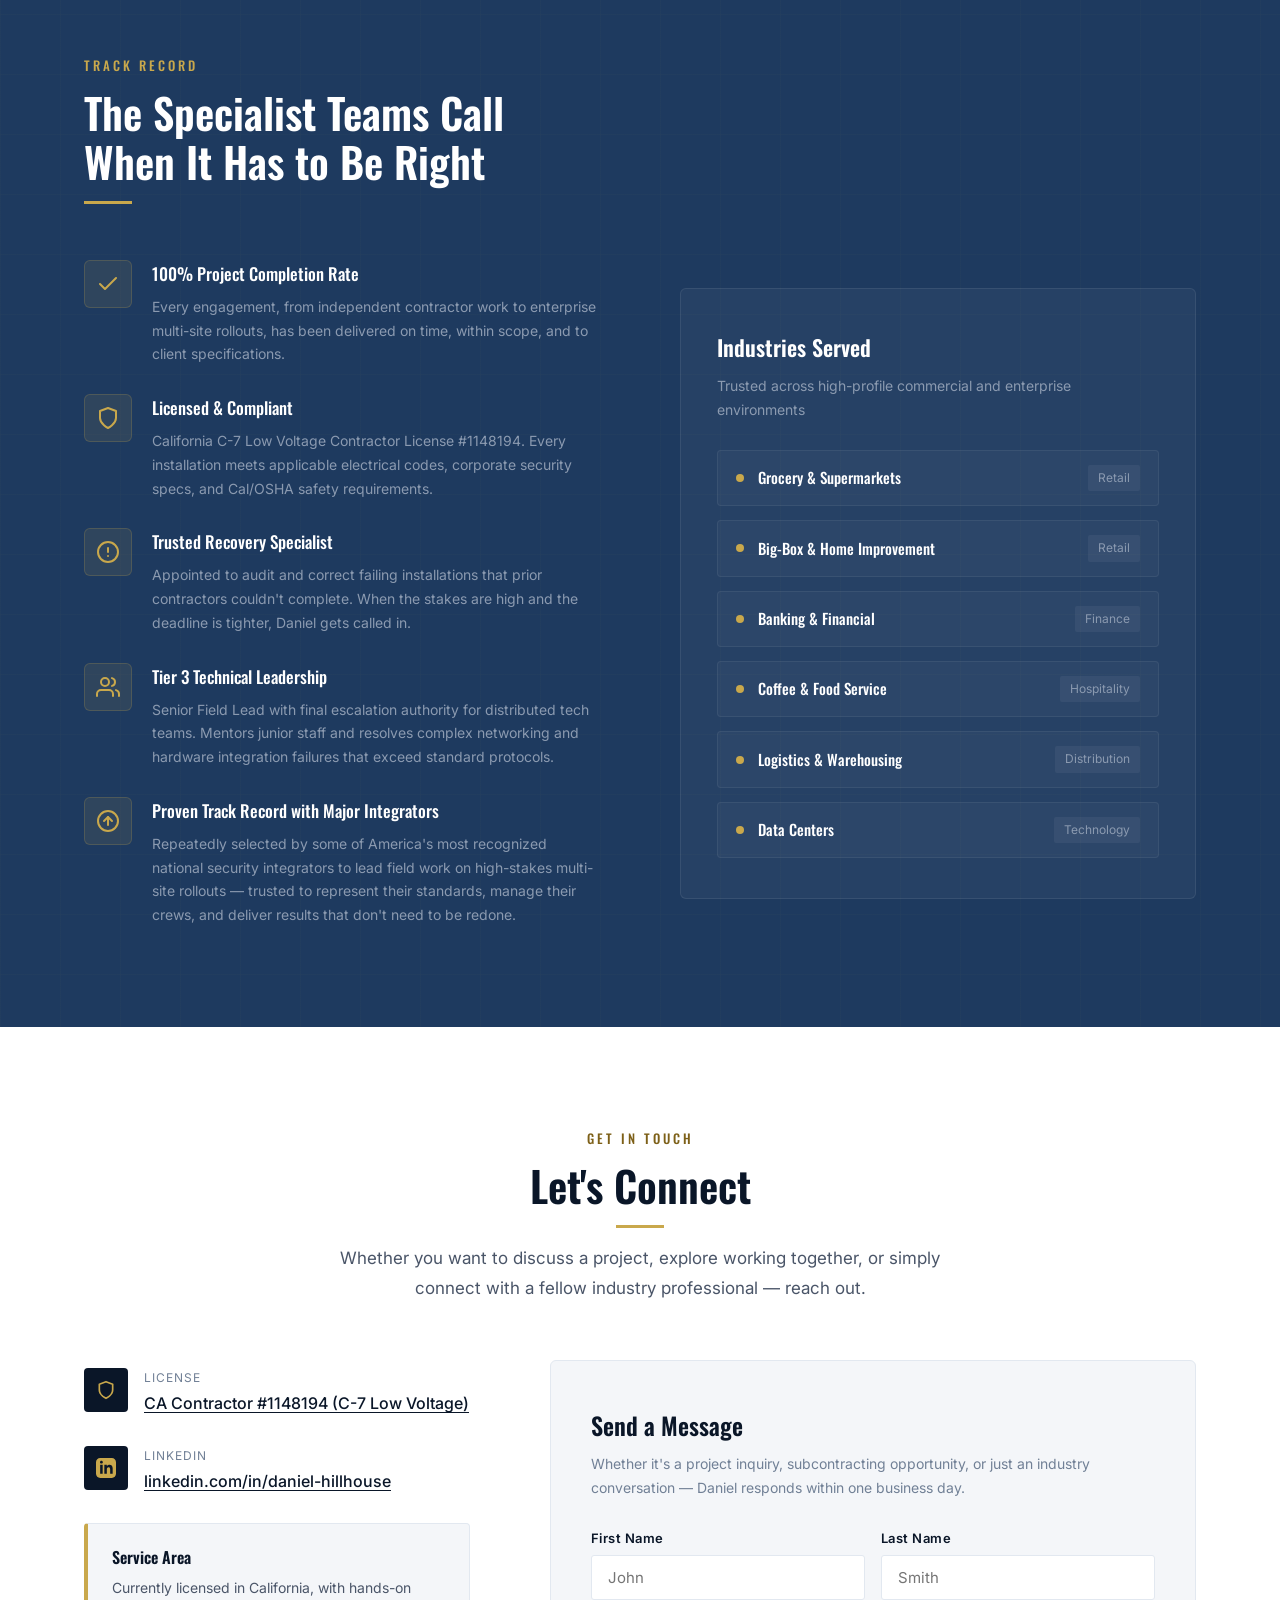
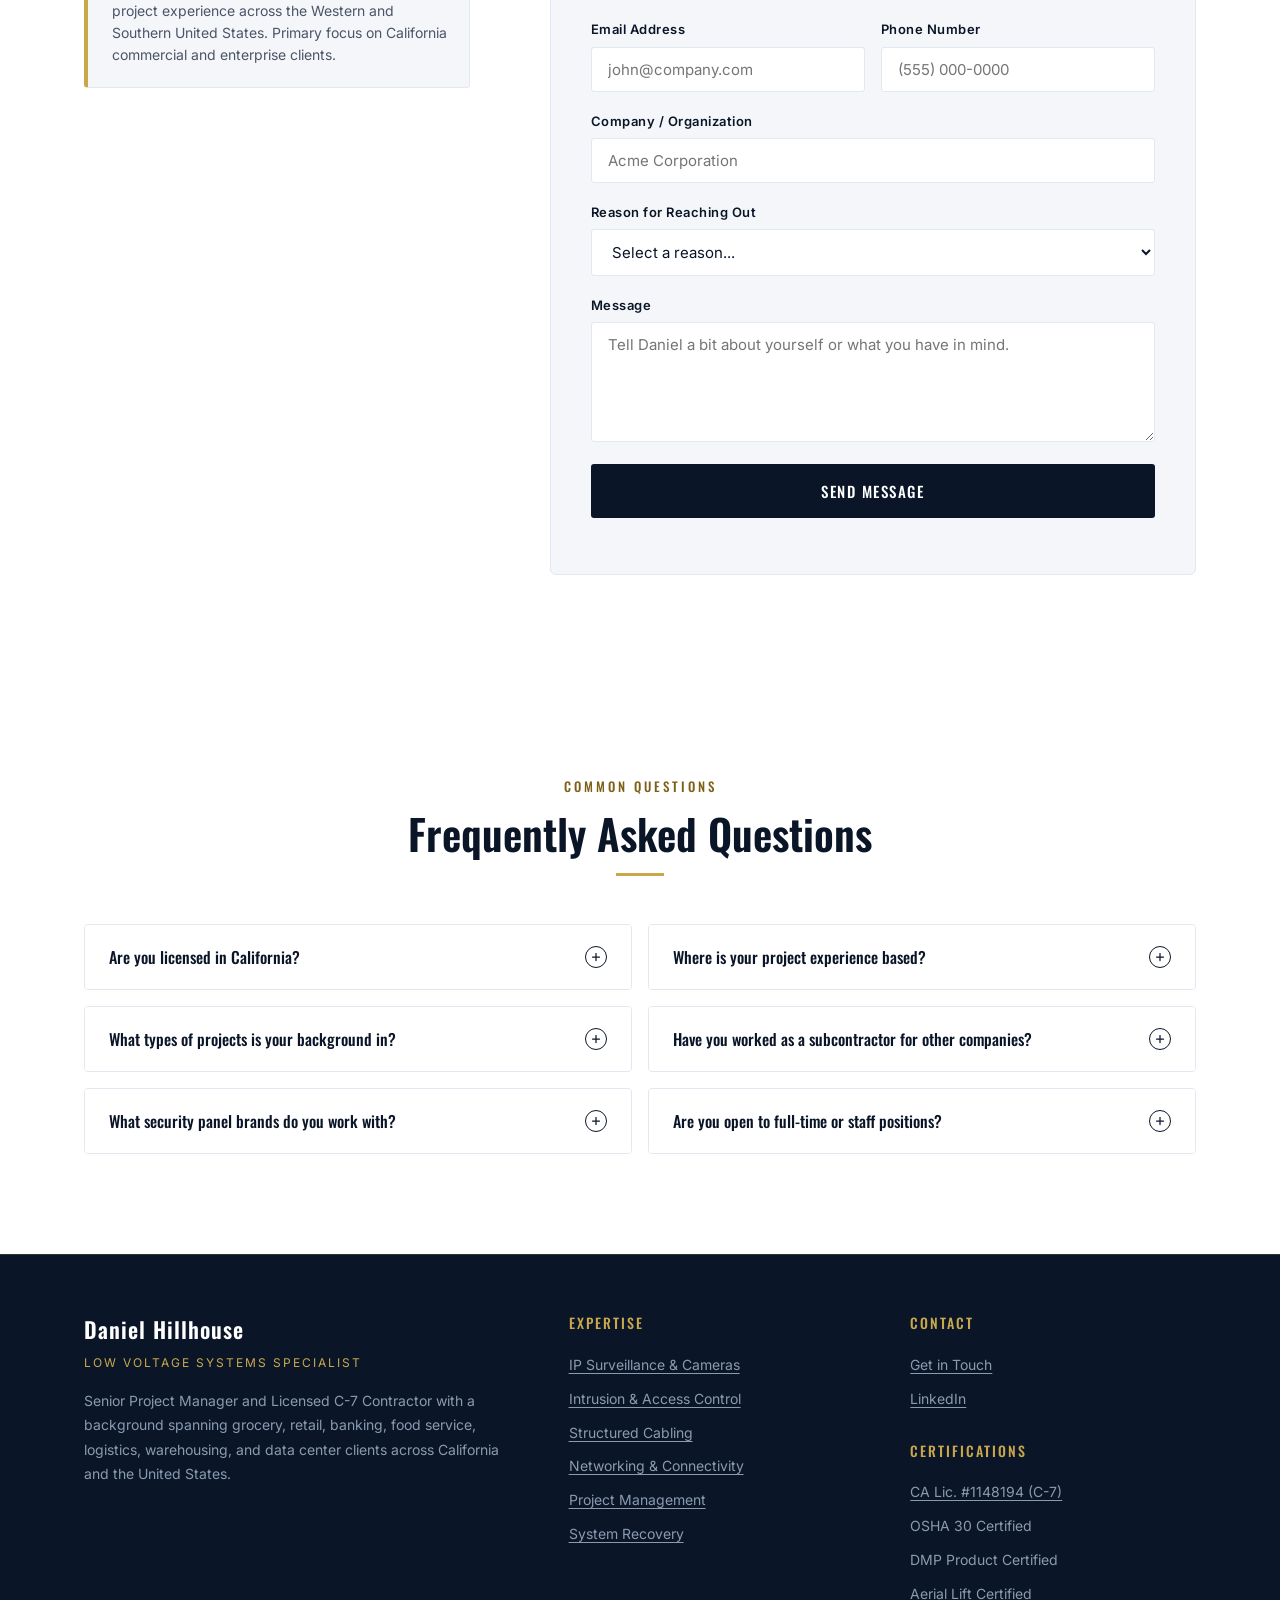
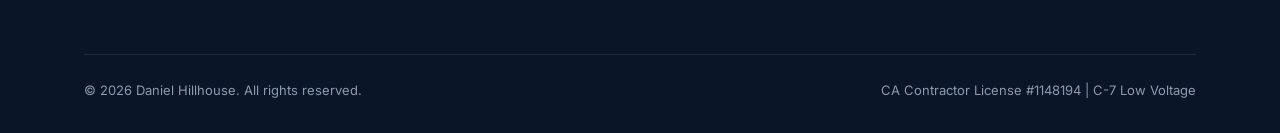
==== commit 9d883f3a: "Update staging" ====
--- a/index.html
+++ b/index.html
@@ -28,6 +28,7 @@
   <meta name="twitter:description" content="Senior Project Manager and C-7 Licensed Low Voltage Specialist with 10+ years delivering enterprise security systems across California and the United States." />
 
   <meta name="twitter:image" content="https://danielhillhouse.com/assets/og-image.png" />
+  <meta name="twitter:image:alt" content="Daniel Hillhouse — Low Voltage Security Specialist, CA Lic. #1148194" />
 
   <!-- JSON-LD Structured Data -->
   <script type="application/ld+json">
@@ -41,7 +42,7 @@
         "jobTitle": "Senior Project Manager and Low Voltage Systems Specialist",
         "description": "Senior Project Manager and Licensed C-7 Low Voltage Contractor with over a decade of experience delivering enterprise security and infrastructure projects across California and the United States.",
         "url": "https://danielhillhouse.com/",
-        "image": "https://danielhillhouse.com/assets/og-image.png",
+        "image": "https://danielhillhouse.com/assets/daniel_headshot.png",
         "address": {
           "@type": "PostalAddress",
           "addressRegion": "CA",
@@ -143,6 +144,10 @@
     ]
   }
   </script>
+  <!-- Local SEO -->
+  <meta name="geo.region" content="US-CA" />
+  <meta name="geo.placename" content="California" />
+
   <link rel="preconnect" href="https://fonts.googleapis.com" />
   <link rel="preconnect" href="https://fonts.gstatic.com" crossorigin />
   <link href="https://fonts.googleapis.com/css2?family=Inter:wght@300;400;500;600;700&family=Oswald:wght@400;500;600;700&display=swap" rel="stylesheet" />
--- a/css/main.css
+++ b/css/main.css
@@ -24,6 +24,7 @@
   --gold:         #C9A84C;
   --gold-light:   #E2C47A;
   --gold-dark:    #9E7D30;
+  --gold-accessible: #7D6018; /* passes WCAG AA on white/off-white */
   --white:        #FFFFFF;
   --off-white:    #F4F6F9;
   --slate:        #8B9AB0;
@@ -46,6 +47,11 @@
   color: var(--gold);
   margin-bottom: 12px;
 }
+/* Accessible gold for section labels on light backgrounds */
+#about .section-label,
+#services .section-label,
+#faq .section-label,
+#contact .section-label { color: var(--gold-accessible); }
 .section-title {
   font-family: 'Oswald', sans-serif;
   font-size: clamp(28px, 4vw, 42px);
@@ -616,14 +622,15 @@
 .faq-answer {
   max-height: 0;
   overflow: hidden;
-  transition: max-height 0.3s ease, padding 0.3s ease;
+  visibility: hidden;
+  transition: max-height 0.3s ease, padding 0.3s ease, visibility 0s linear 0.3s;
   padding: 0 24px;
   font-size: 14px;
   color: var(--text-body);
   line-height: 1.8;
   background: var(--off-white);
 }
-.faq-answer.open { max-height: 640px; padding: 18px 24px; }
+.faq-answer.open { max-height: 640px; padding: 18px 24px; visibility: visible; transition: max-height 0.3s ease, padding 0.3s ease, visibility 0s linear 0s; }
 @media (max-width: 768px) {
   .faq-grid { grid-template-columns: 1fr; }
 }
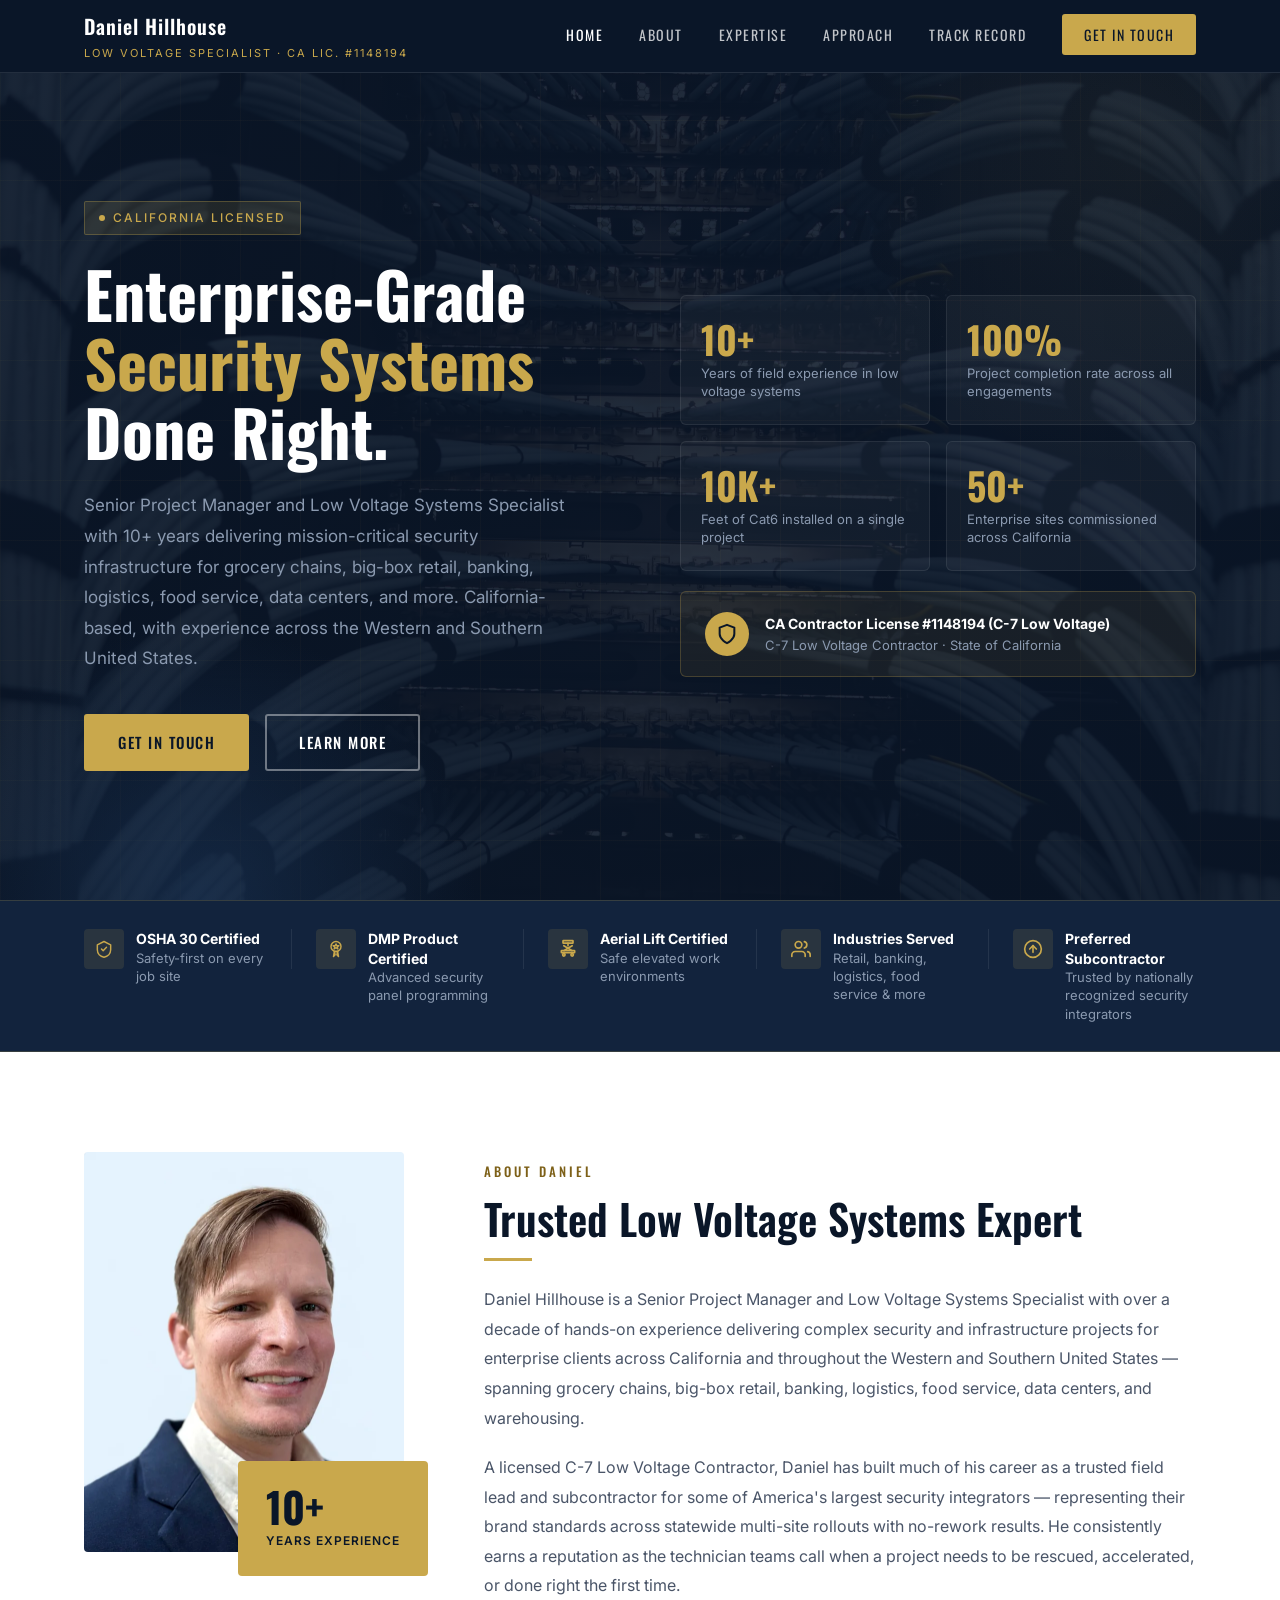
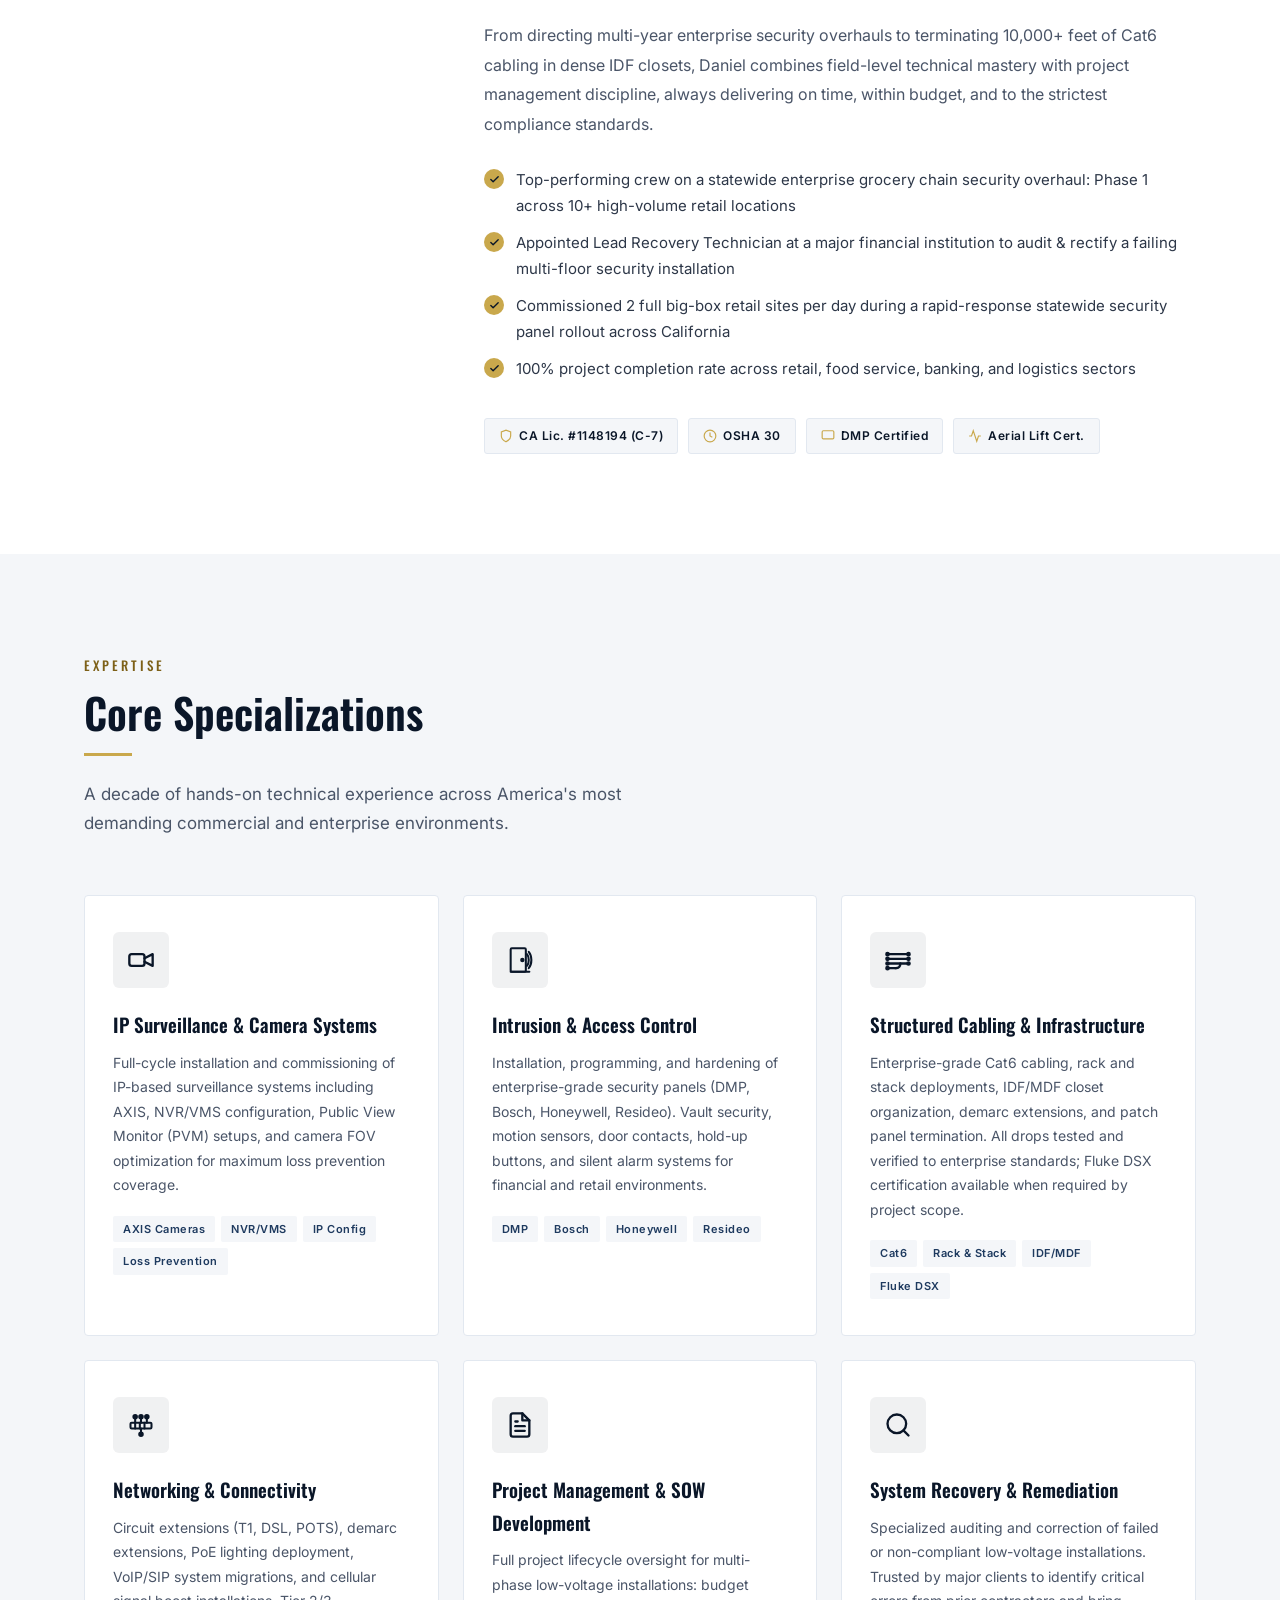
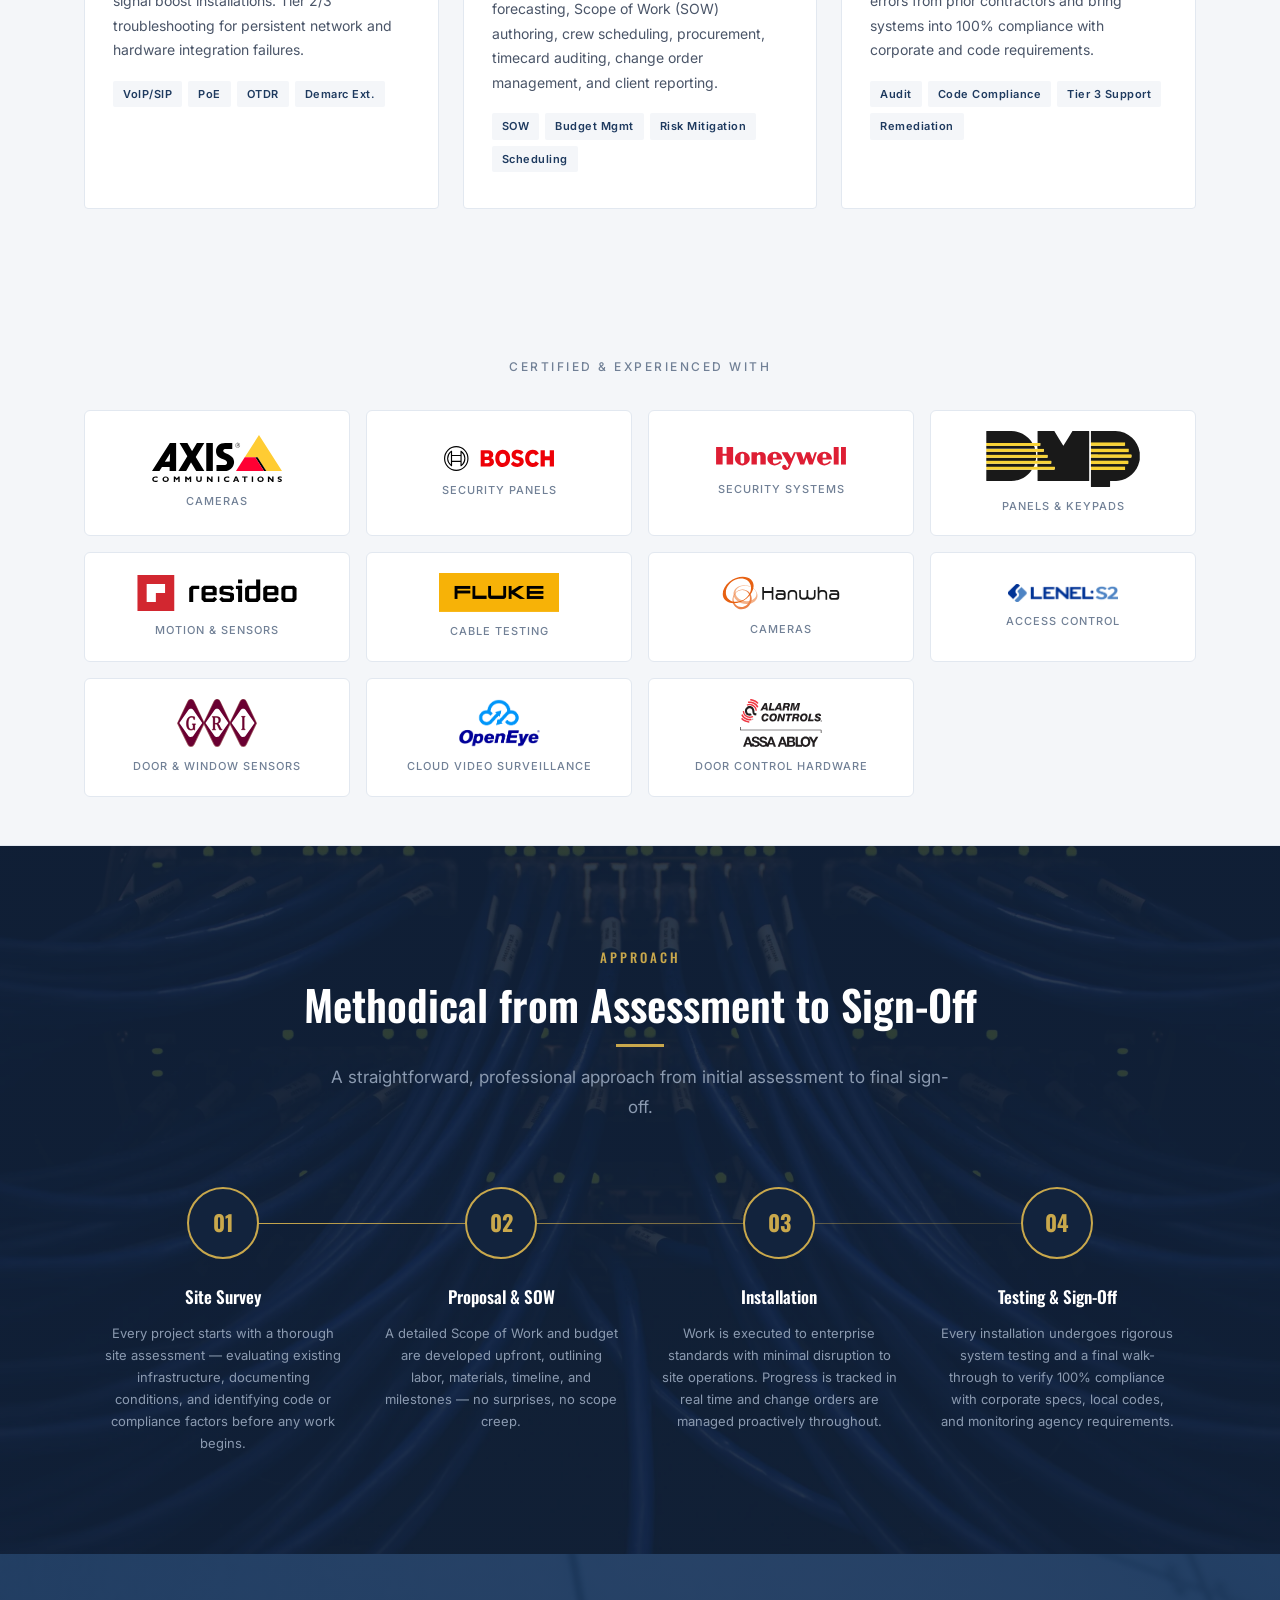
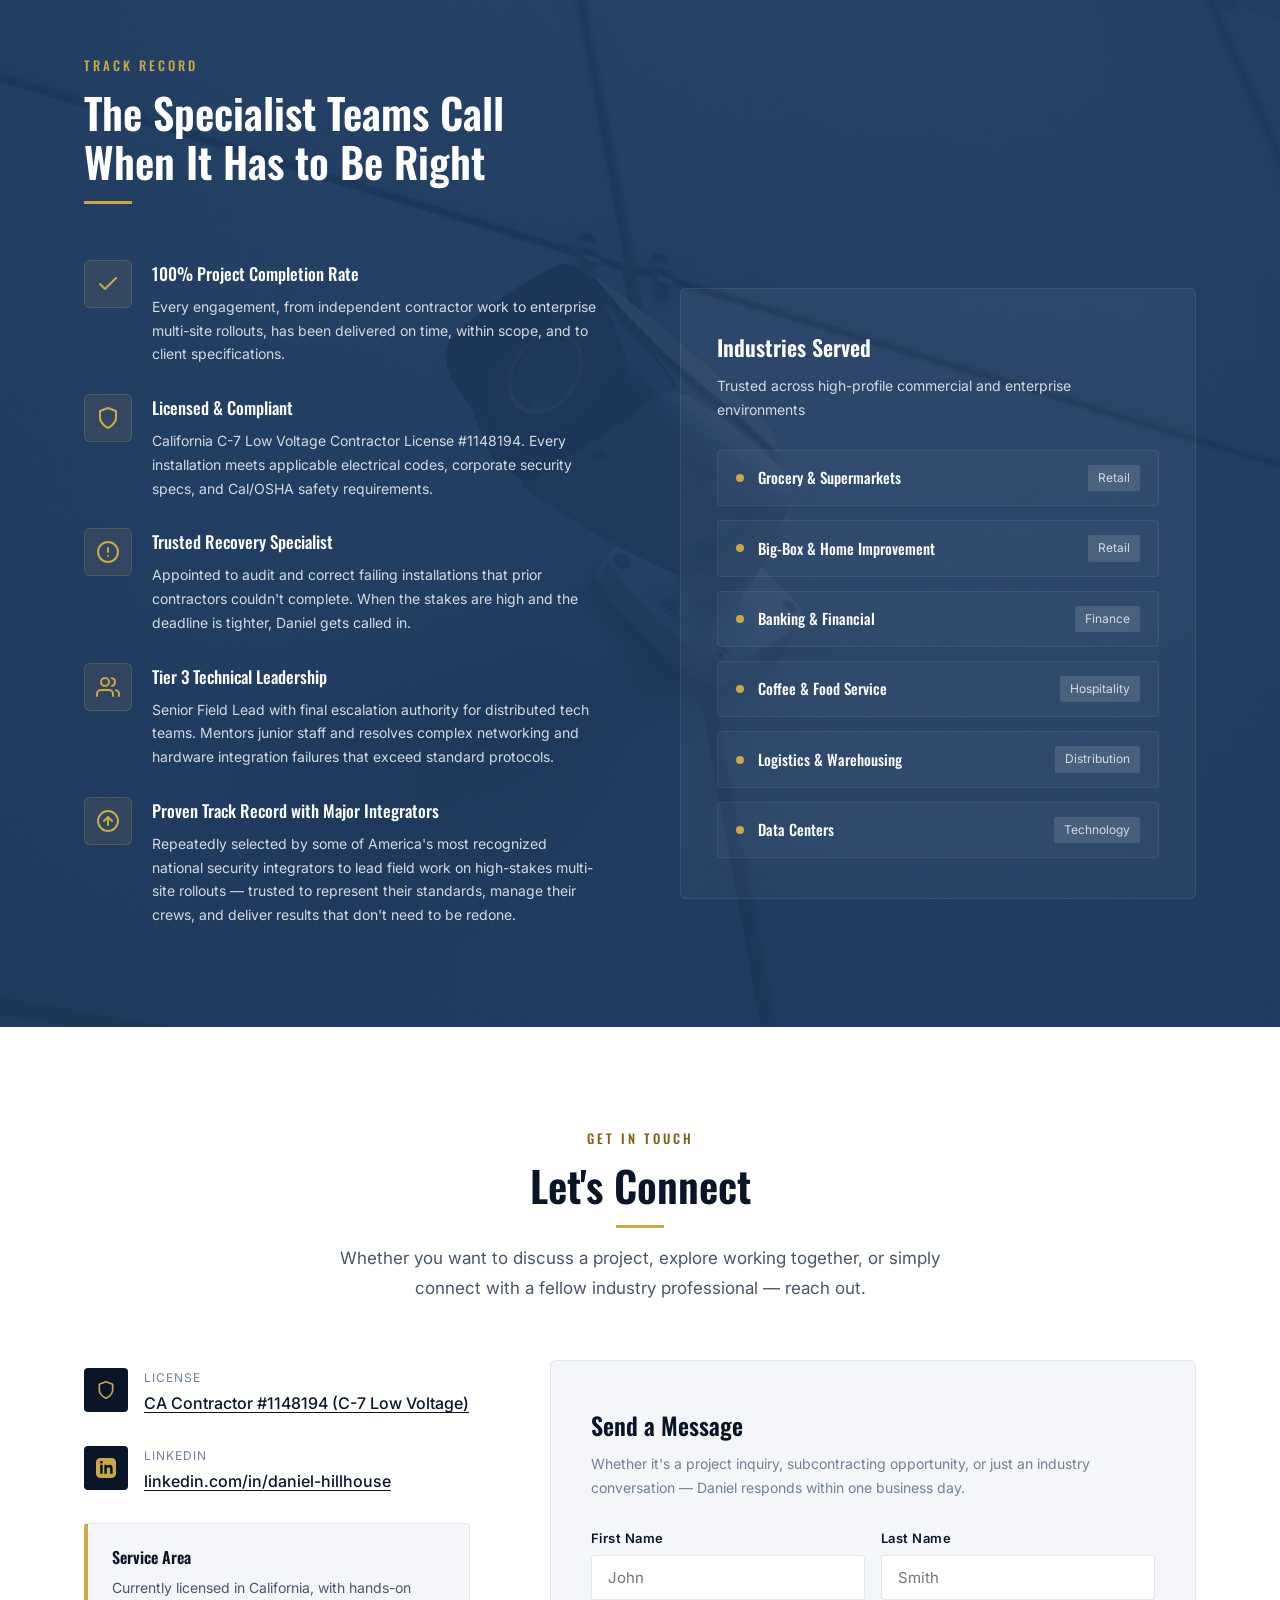
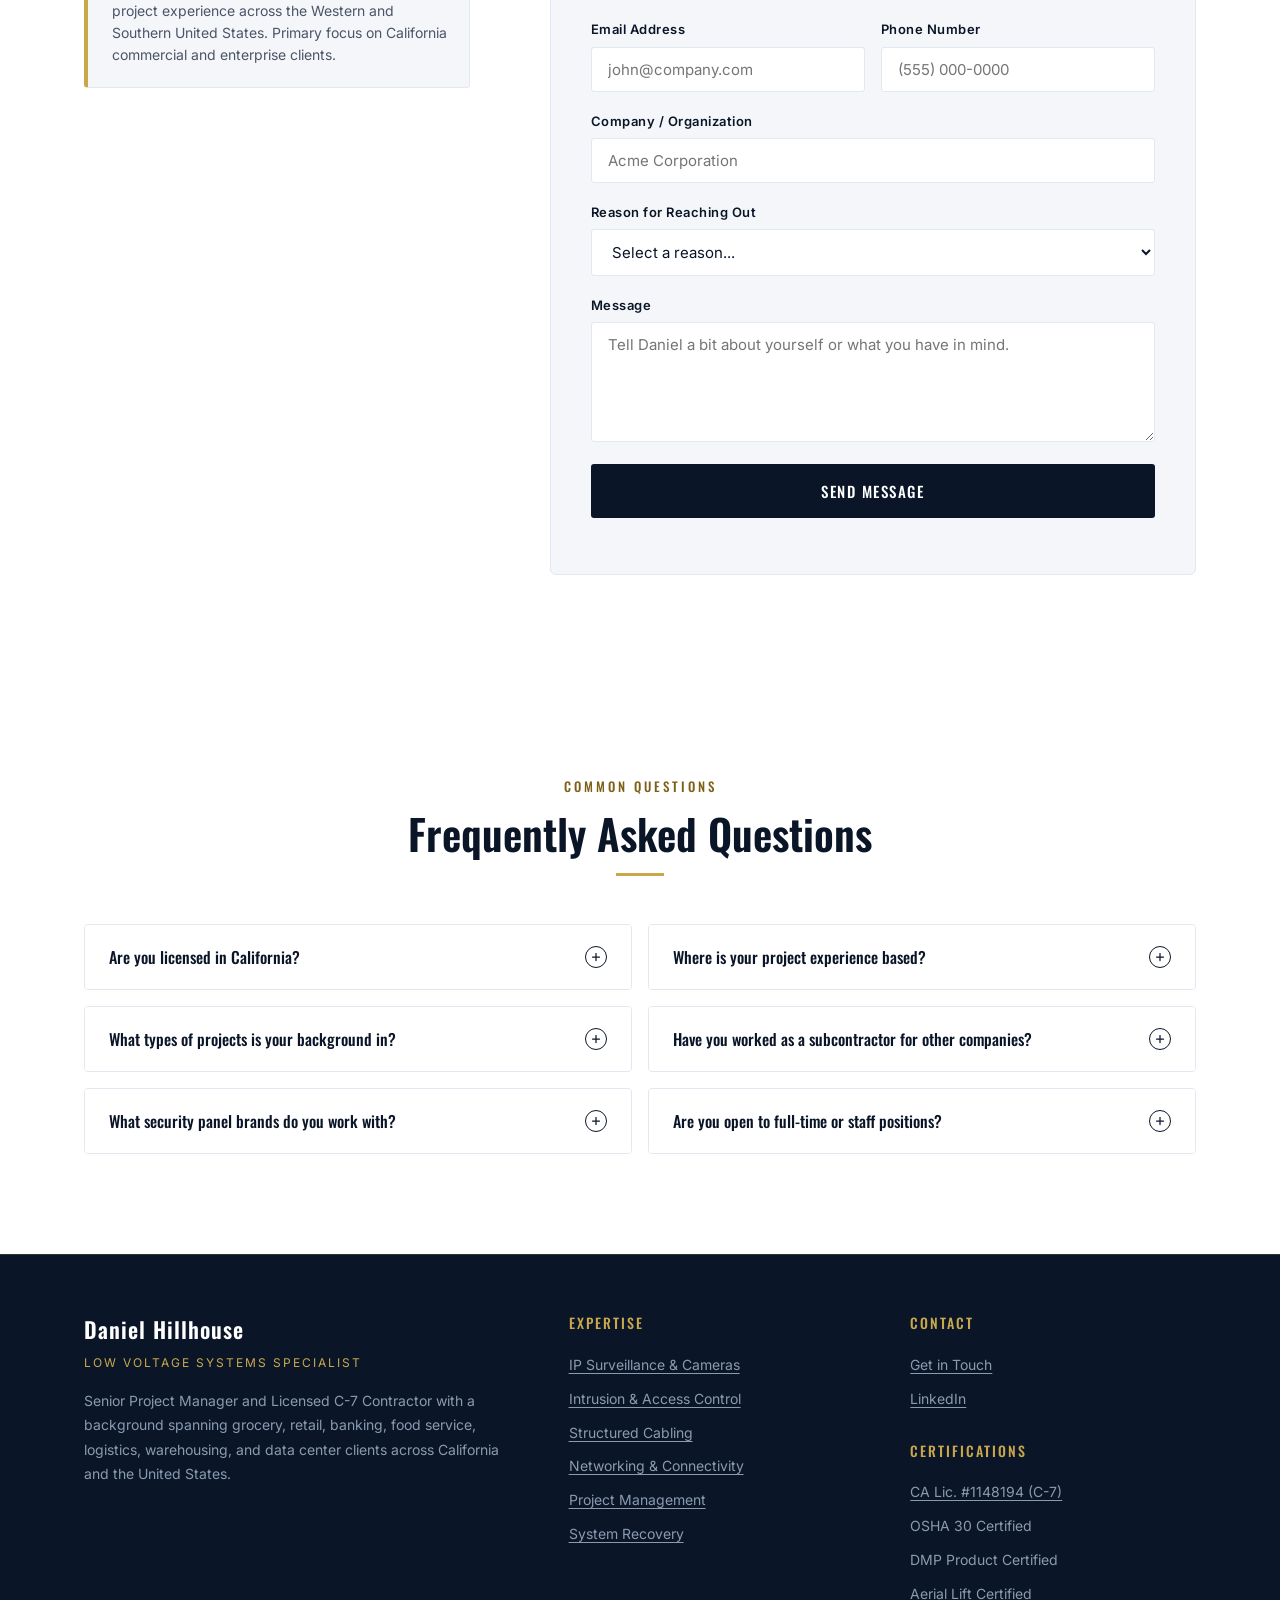
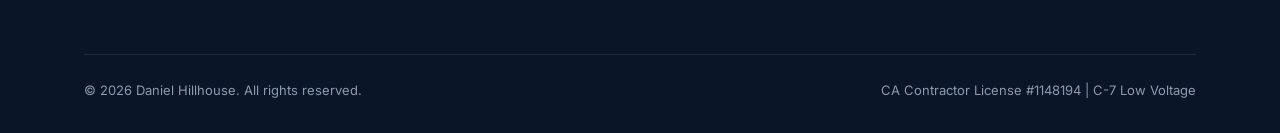
==== commit d34979cd: "Update staging" ====
--- a/index.html
+++ b/index.html
@@ -349,7 +349,10 @@
       <div class="about-grid">
         <div class="about-visual">
           <div class="about-photo">
-            <img src="assets/daniel_headshot.png" alt="Daniel Hillhouse, Senior Project Manager and Low Voltage Systems Specialist" loading="lazy" />
+            <picture>
+              <source srcset="assets/daniel_headshot.webp" type="image/webp" />
+              <img src="assets/daniel_headshot.png" alt="Daniel Hillhouse, Senior Project Manager and Low Voltage Systems Specialist" loading="lazy" />
+            </picture>
           </div>
           <div class="about-accent-box">
             <div class="about-accent-number">10+</div>
--- a/css/main.css
+++ b/css/main.css
@@ -207,7 +207,9 @@
   min-height: 100vh;
   display: flex;
   align-items: center;
-  background: var(--navy-deep);
+  background:
+    linear-gradient(rgba(10, 22, 40, 0.91), rgba(10, 22, 40, 0.91)),
+    url('../assets/backgrounds/hero-bg.webp') center / cover no-repeat;
   overflow: hidden;
   padding-top: 72px;
 }
@@ -434,19 +436,13 @@
 /* ─── How It Works ───────────────────────────────────────────────────────── */
 #process {
   padding: 100px 0;
-  background: var(--navy-mid);
+  background:
+    linear-gradient(rgba(18, 35, 61, 0.88), rgba(18, 35, 61, 0.88)),
+    url('../assets/backgrounds/process-bg.webp') center / cover no-repeat;
   position: relative;
   overflow: hidden;
 }
-#process::before {
-  content: '';
-  position: absolute;
-  inset: 0;
-  background-image:
-    linear-gradient(rgba(201,168,76,0.025) 1px, transparent 1px),
-    linear-gradient(90deg, rgba(201,168,76,0.025) 1px, transparent 1px);
-  background-size: 60px 60px;
-}
+#process::before { display: none; }
 .process-inner { position: relative; z-index: 1; }
 .process-header { text-align: center; margin-bottom: 64px; }
 .process-steps {
@@ -856,19 +852,13 @@
 /* ─── Why Choose Daniel ───────────────────────────────────────────────── */
 #why {
   padding: 100px 0;
-  background: var(--navy-light);
+  background:
+    linear-gradient(rgba(30, 58, 95, 0.93), rgba(30, 58, 95, 0.93)),
+    url('../assets/backgrounds/why-bg.webp') center / cover no-repeat;
   position: relative;
   overflow: hidden;
 }
-#why::before {
-  content: '';
-  position: absolute;
-  inset: 0;
-  background-image:
-    linear-gradient(rgba(201,168,76,0.025) 1px, transparent 1px),
-    linear-gradient(90deg, rgba(201,168,76,0.025) 1px, transparent 1px);
-  background-size: 60px 60px;
-}
+#why::before { display: none; }
 .why-inner { position: relative; z-index: 1; }
 .why-grid {
   display: grid;
@@ -905,7 +895,7 @@
   color: var(--white);
   margin-bottom: 6px;
 }
-.why-feature-desc { font-size: 14px; color: var(--slate); line-height: 1.7; }
+.why-feature-desc { font-size: 14px; color: #D5DAE2; line-height: 1.7; }
 .why-clients-box {
   background: rgba(255,255,255,0.04);
   border: 1px solid rgba(255,255,255,0.08);
@@ -919,7 +909,7 @@
   color: var(--white);
   margin-bottom: 8px;
 }
-.why-clients-sub { font-size: 14px; color: var(--slate); margin-bottom: 28px; }
+.why-clients-sub { font-size: 14px; color: #D5DAE2; margin-bottom: 28px; }
 .client-list {
   display: flex;
   flex-direction: column;
@@ -949,8 +939,8 @@
 }
 .client-sector {
   font-size: 12px;
-  color: var(--slate);
-  background: rgba(255,255,255,0.05);
+  color: #D5DAE2;
+  background: rgba(255,255,255,0.12);
   padding: 3px 10px;
   border-radius: 2px;
 }
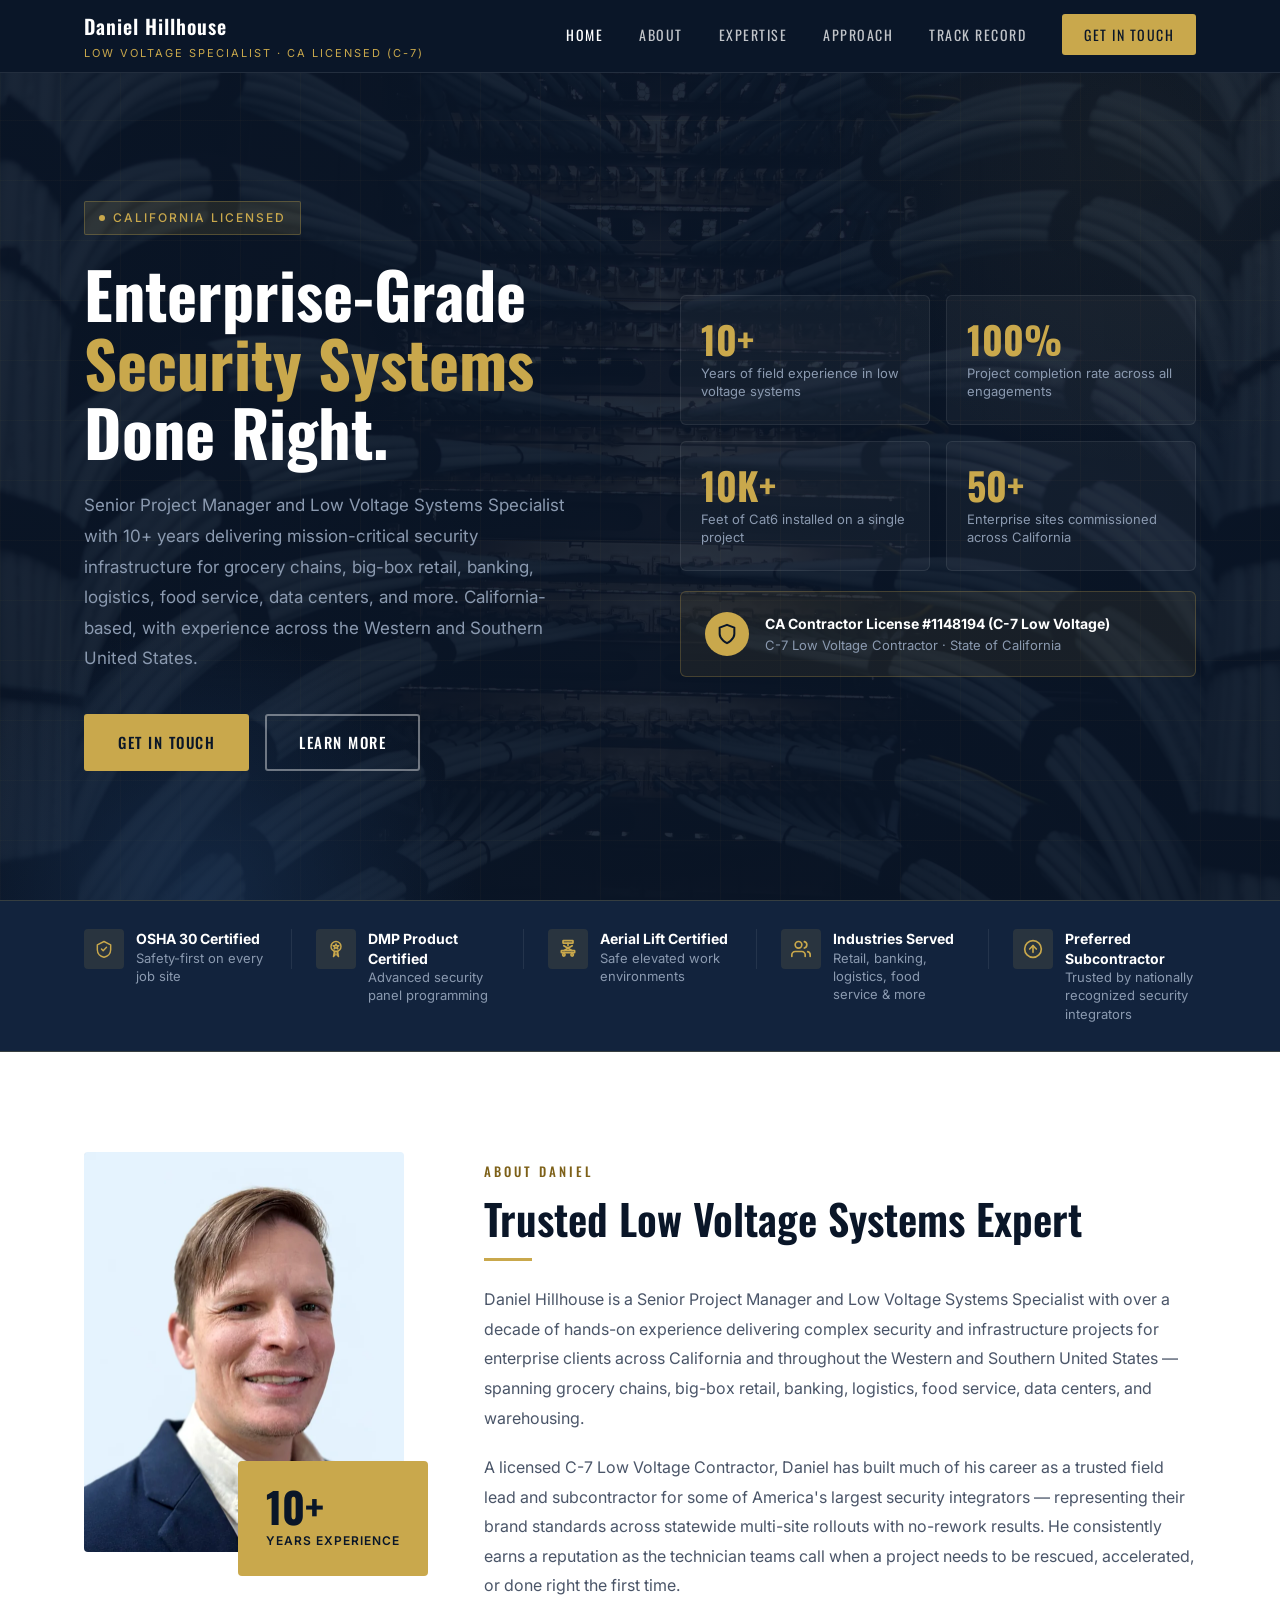
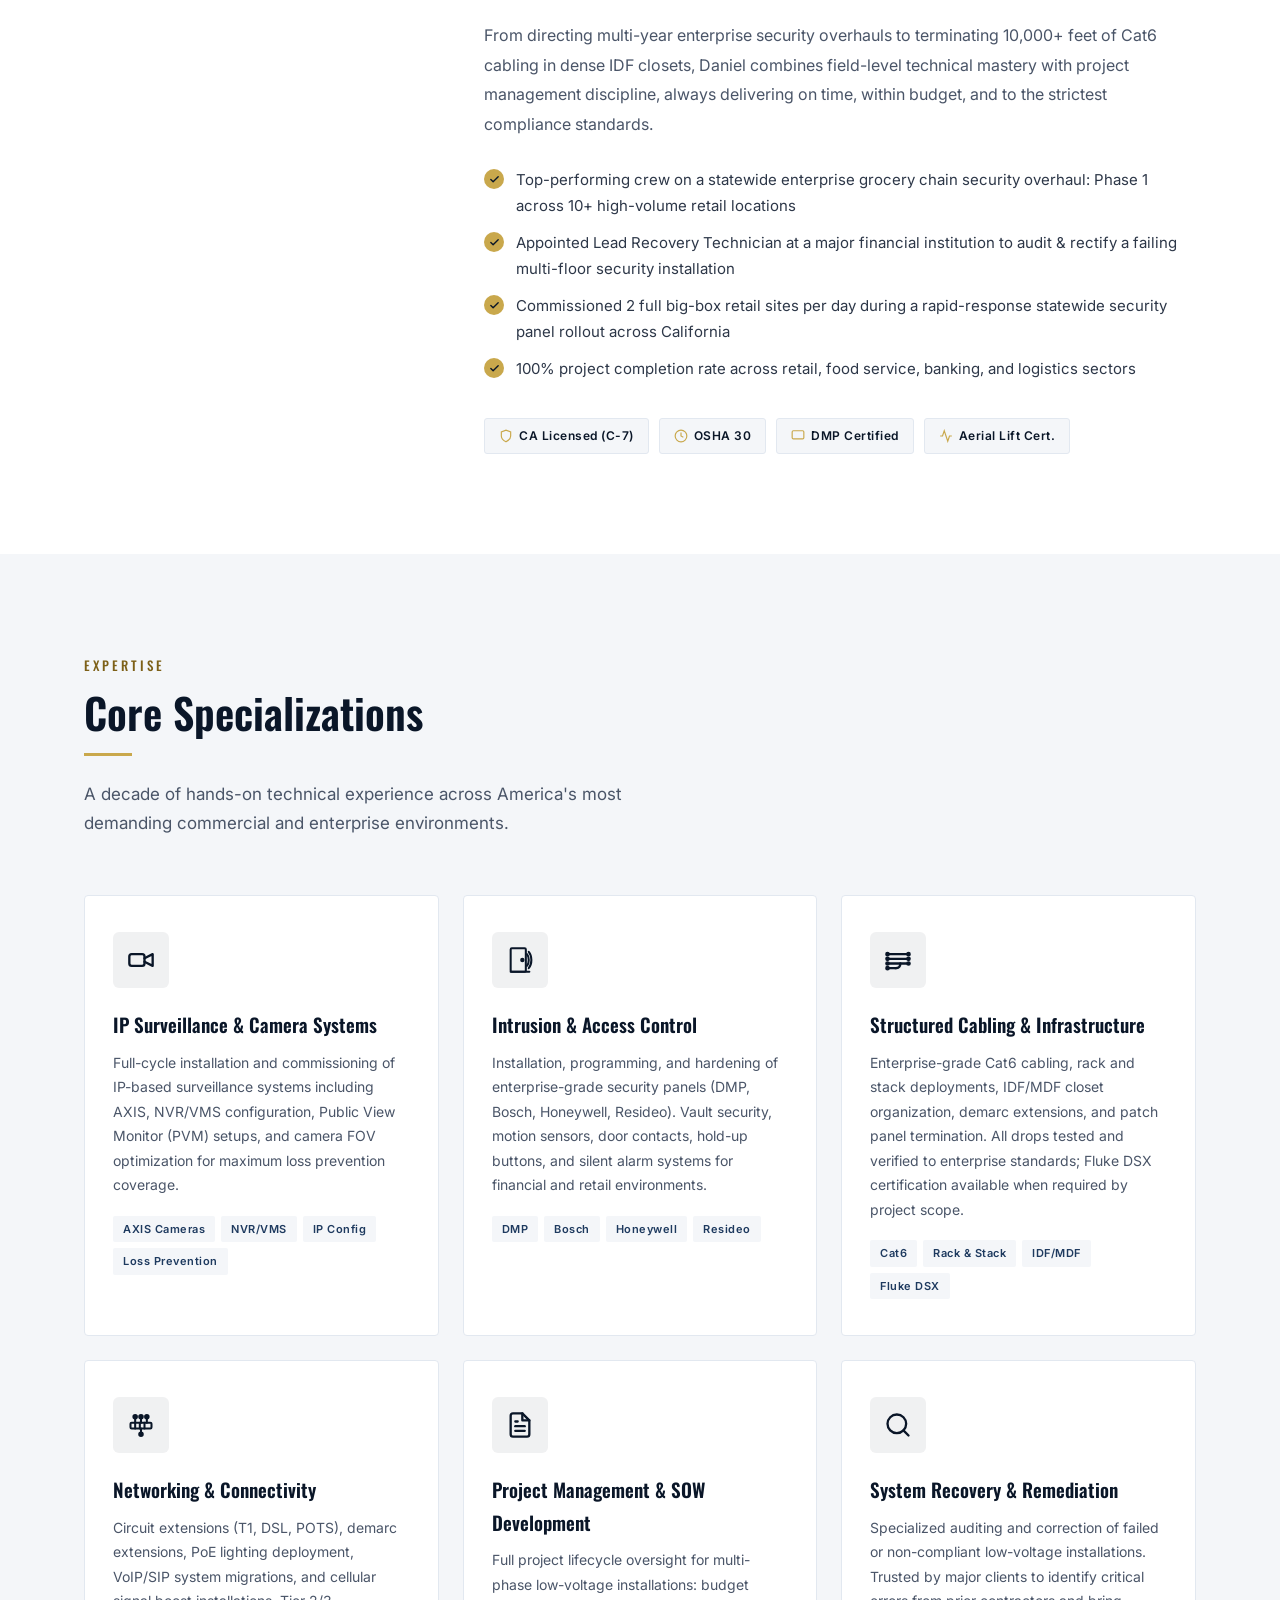
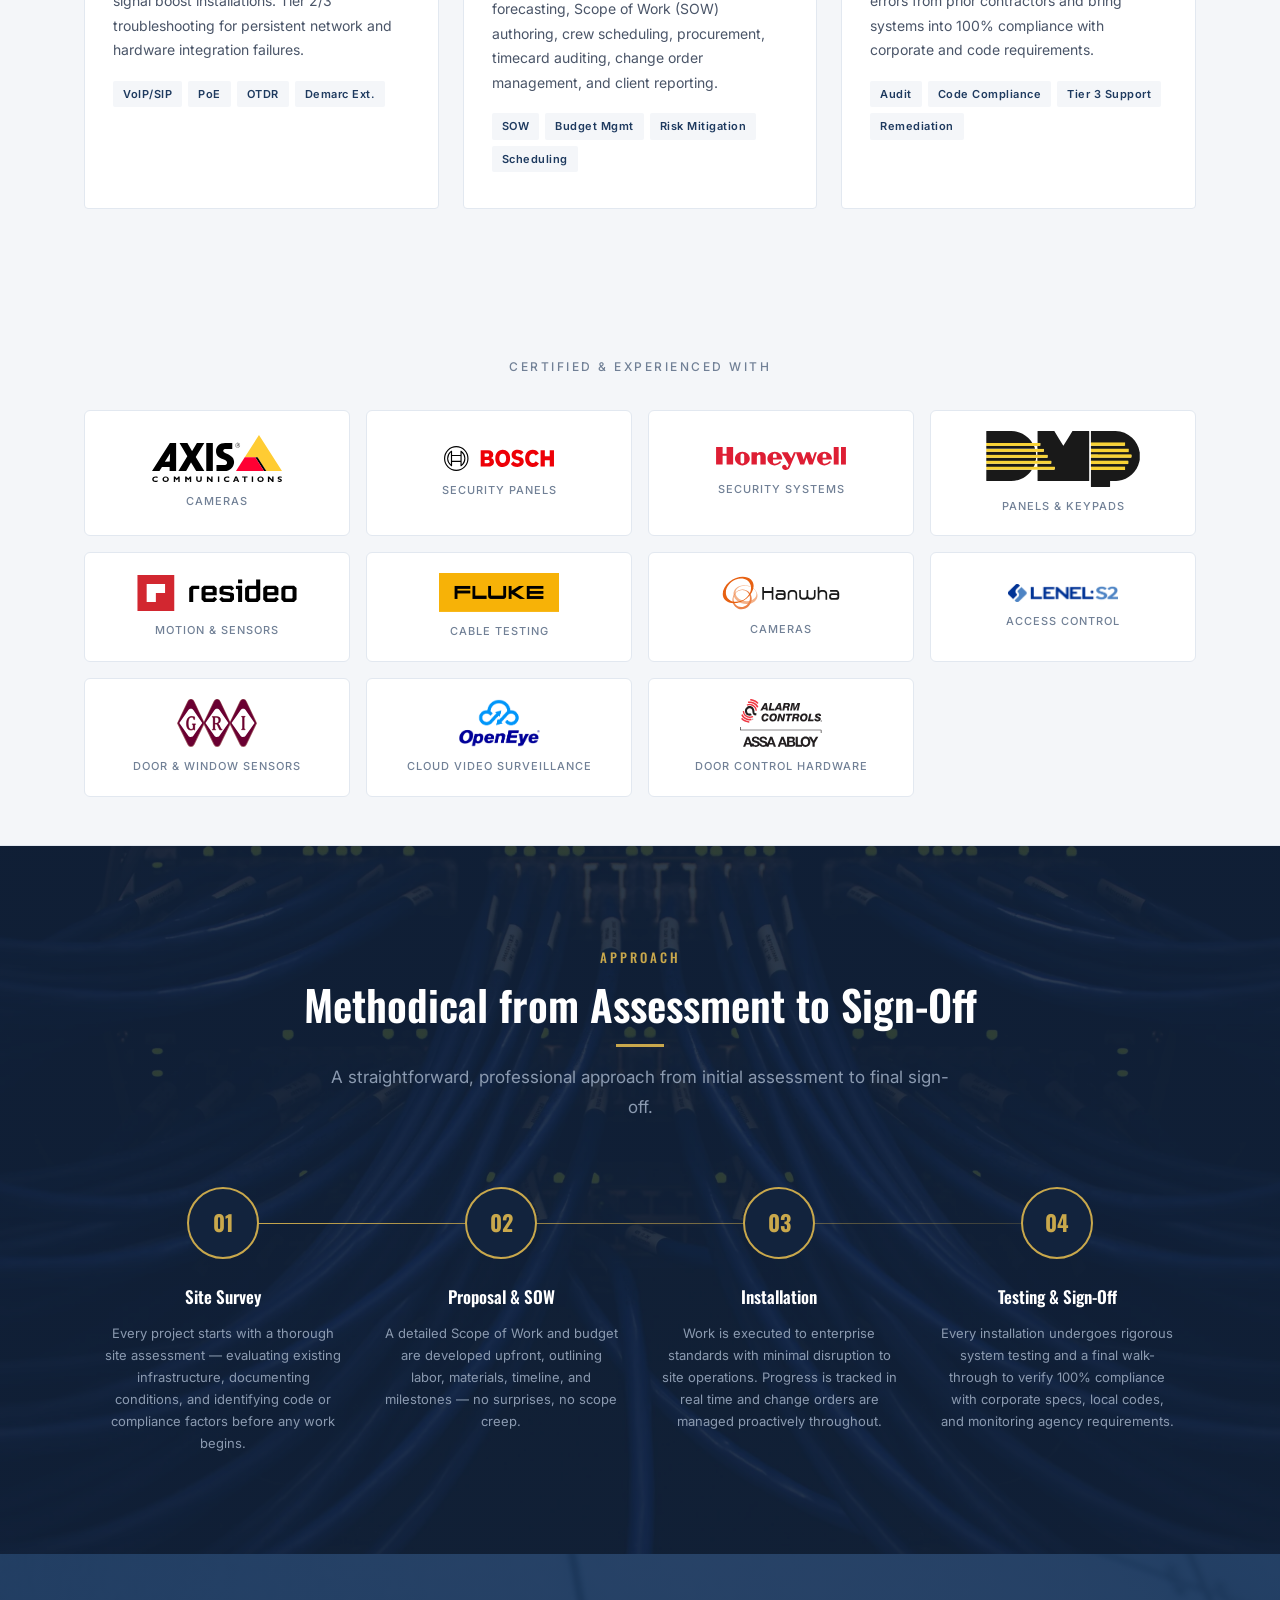
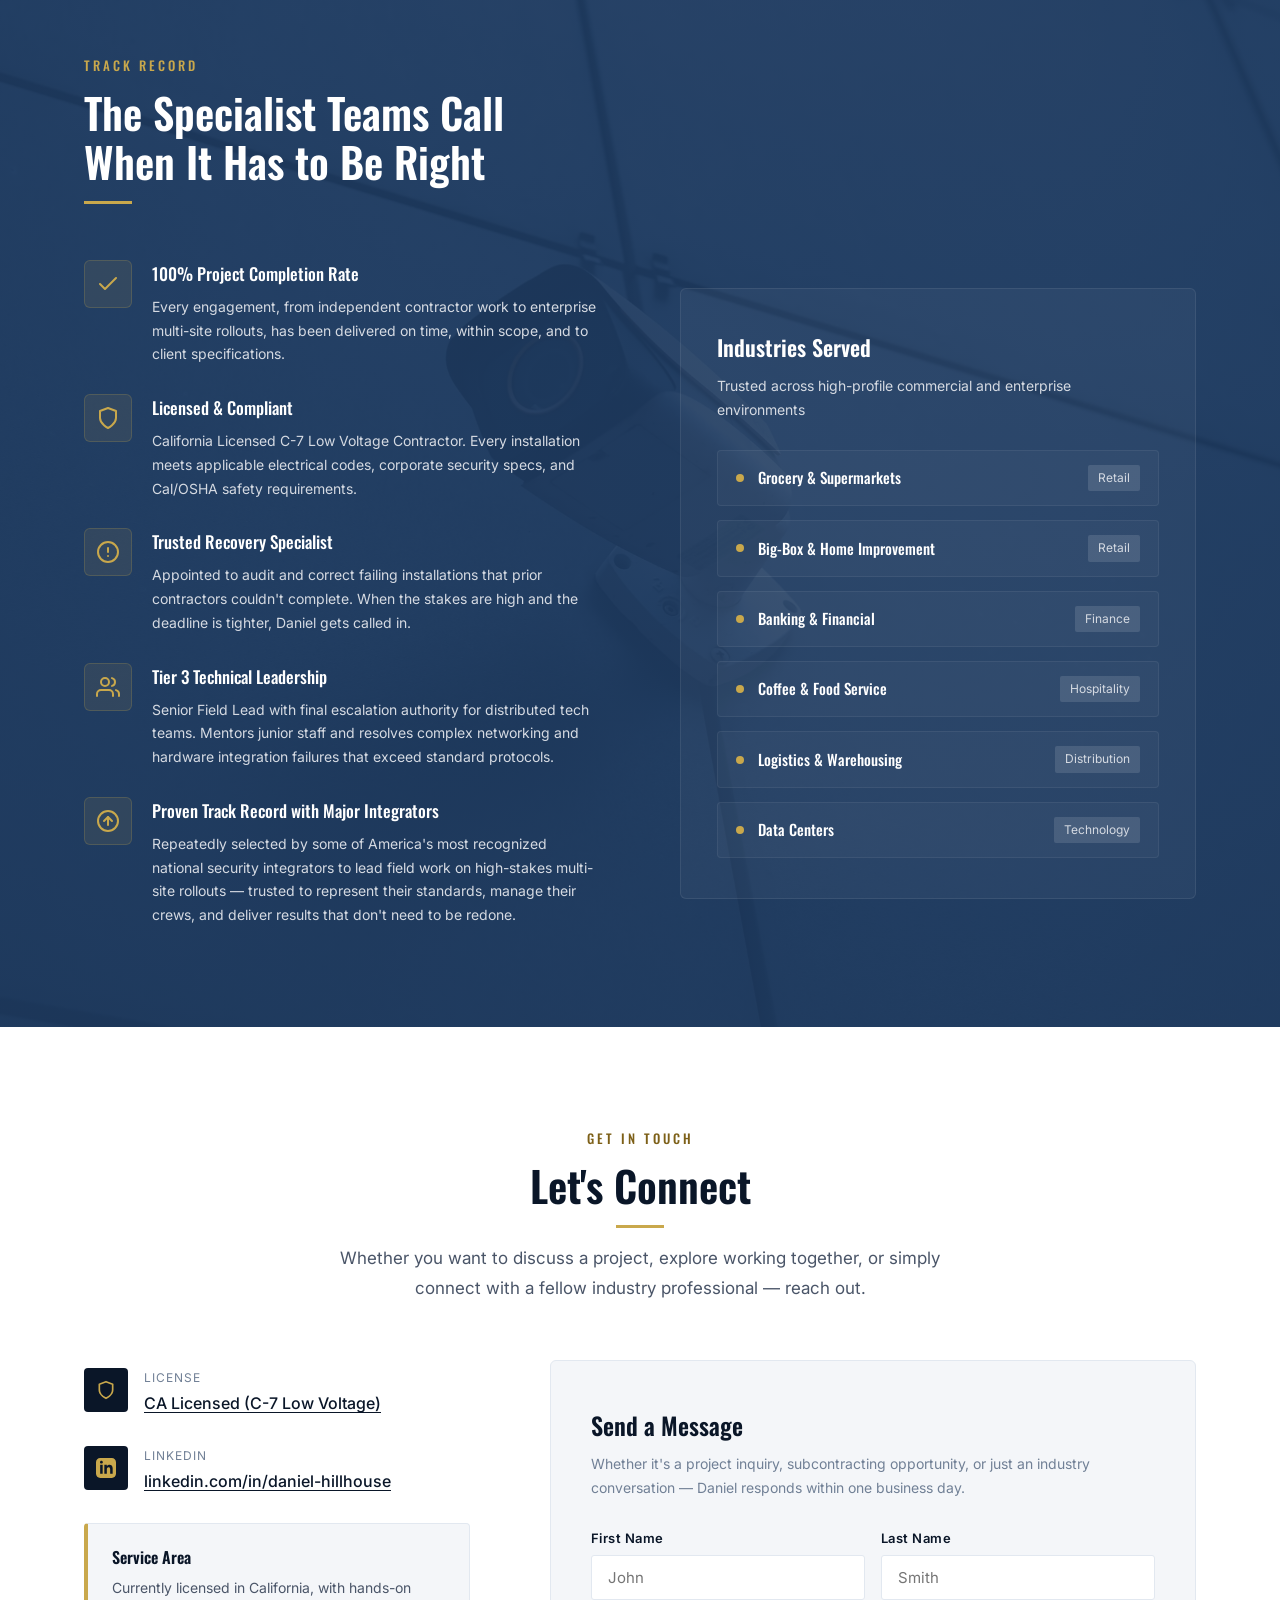
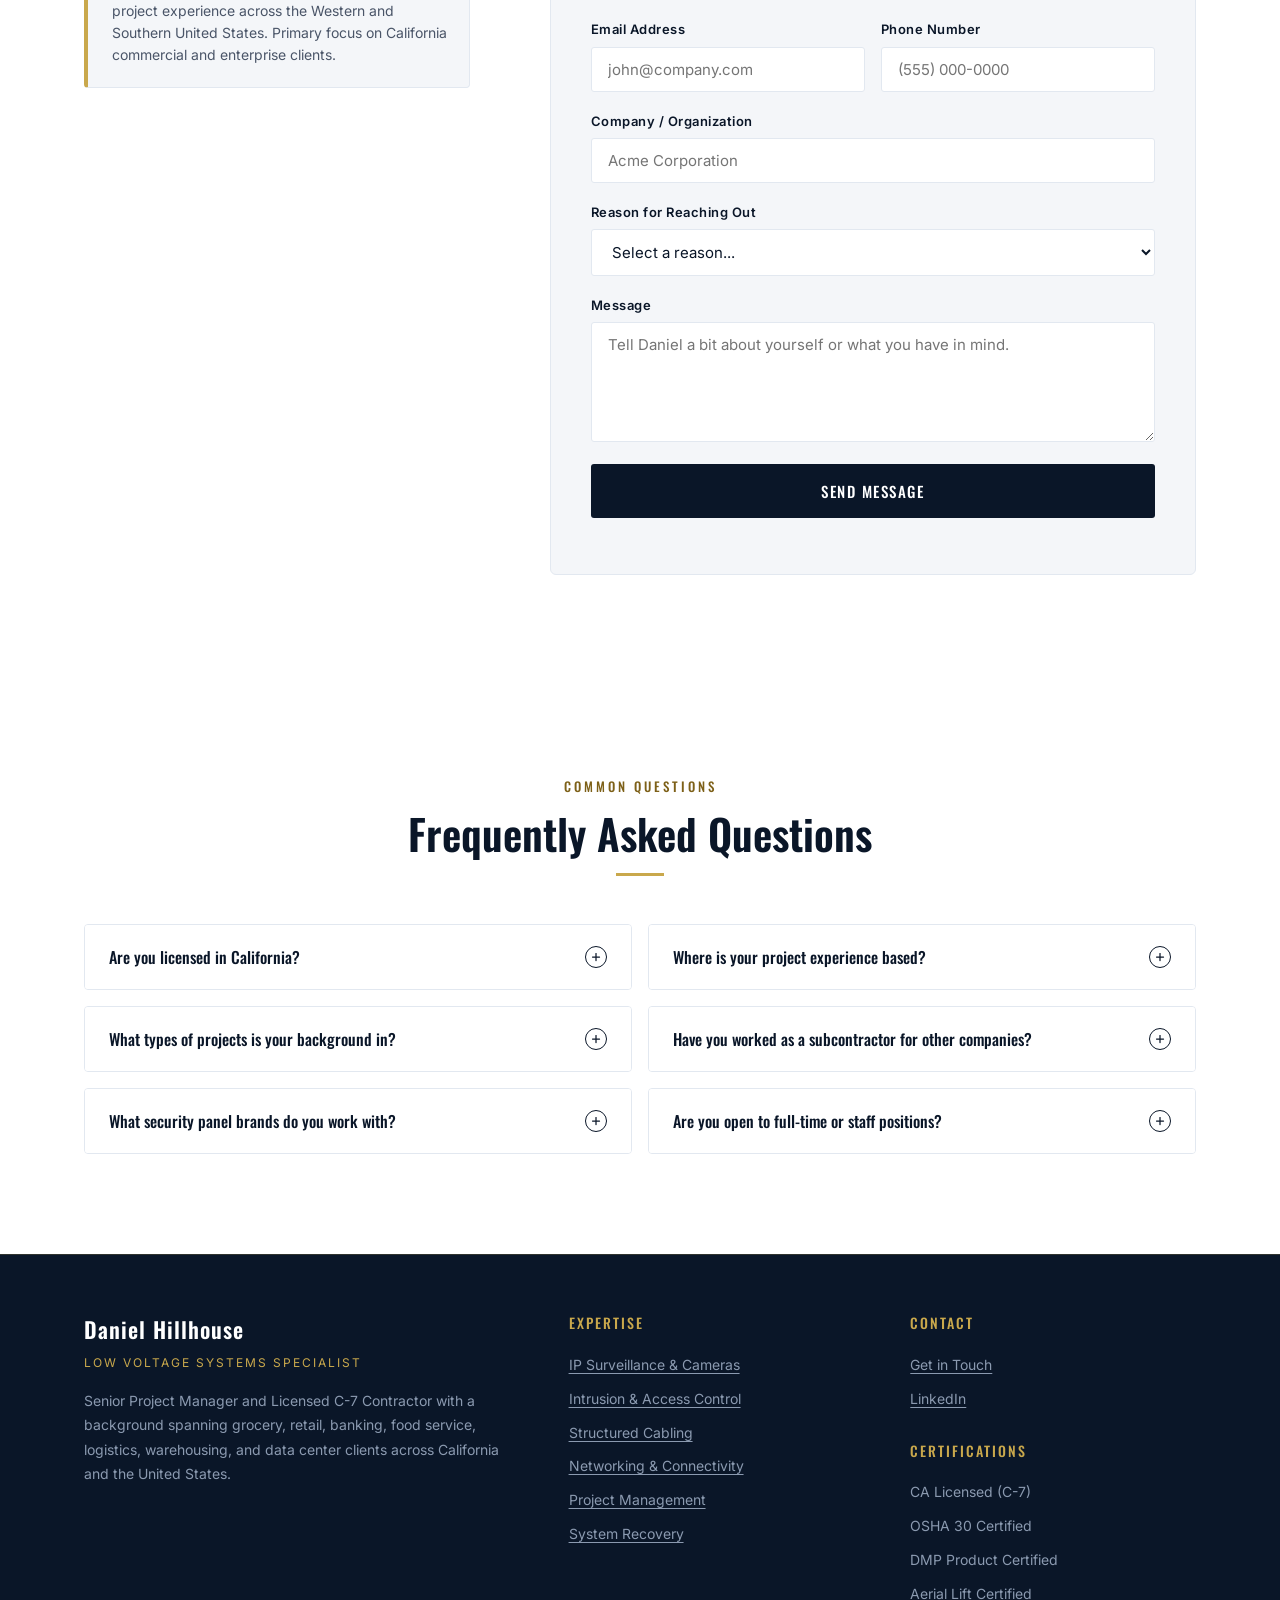
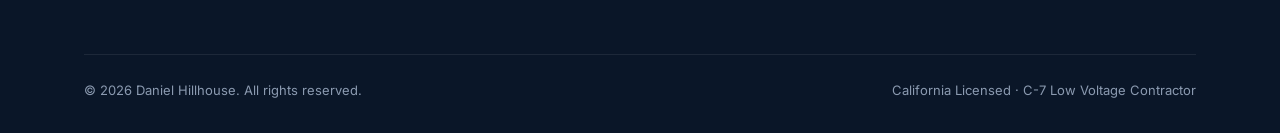
==== commit ccad2cba: "Update staging" ====
--- a/index.html
+++ b/index.html
@@ -179,7 +179,7 @@
       <div class="nav-inner">
         <a href="#home" class="nav-logo">
           <span class="nav-logo-name">Daniel Hillhouse</span>
-          <span class="nav-logo-title">Low Voltage Specialist · CA Lic. #1148194</span>
+          <span class="nav-logo-title">Low Voltage Specialist · CA Licensed (C-7)</span>
         </a>
         <ul class="nav-links" id="navLinks">
           <li><a href="#home">Home</a></li>
@@ -401,7 +401,7 @@
           <div class="certs-row">
             <span class="cert-badge">
               <svg aria-hidden="true" focusable="false" viewBox="0 0 24 24" fill="none" stroke="currentColor" stroke-width="2"><path d="M12 22s8-4 8-10V5l-8-3-8 3v7c0 6 8 10 8 10z"/></svg>
-              CA Lic. #1148194 (C-7)
+              CA Licensed (C-7)
             </span>
             <span class="cert-badge">
               <svg aria-hidden="true" focusable="false" viewBox="0 0 24 24" fill="none" stroke="currentColor" stroke-width="2"><circle cx="12" cy="12" r="10"/><polyline points="12 6 12 12 16 14"/></svg>
@@ -701,7 +701,7 @@
             </div>
             <div>
               <h3 class="why-feature-title">Licensed & Compliant</h3>
-              <div class="why-feature-desc">California C-7 Low Voltage Contractor License #1148194. Every installation meets applicable electrical codes, corporate security specs, and Cal/OSHA safety requirements.</div>
+              <div class="why-feature-desc">California Licensed C-7 Low Voltage Contractor. Every installation meets applicable electrical codes, corporate security specs, and Cal/OSHA safety requirements.</div>
             </div>
           </div>
           <div class="why-feature">
@@ -797,7 +797,7 @@
             </div>
             <div>
               <div class="contact-detail-label">License</div>
-              <div class="contact-detail-value"><a href="#faq-licensed">CA Contractor #1148194 (C-7 Low Voltage)</a></div>
+              <div class="contact-detail-value"><a href="#faq-licensed">CA Licensed (C-7 Low Voltage)</a></div>
             </div>
           </div>
           <div class="contact-detail">
@@ -980,7 +980,7 @@
           </ul>
           <div class="footer-col-title">Certifications</div>
           <ul class="footer-links">
-            <li><a href="#faq-licensed">CA Lic. #1148194 (C-7)</a></li>
+            <li>CA Licensed (C-7)</li>
             <li>OSHA 30 Certified</li>
             <li>DMP Product Certified</li>
             <li>Aerial Lift Certified</li>
@@ -989,7 +989,7 @@
       </div>
       <div class="footer-bottom">
         <div class="footer-bottom-text">&copy; 2026 Daniel Hillhouse. All rights reserved.</div>
-        <div class="footer-license">CA Contractor License #1148194 | C-7 Low Voltage</div>
+        <div class="footer-license">California Licensed · C-7 Low Voltage Contractor</div>
       </div>
     </div>
   </footer>
@@ -998,7 +998,7 @@
   <div id="mobile-cta">
     <div class="mobile-cta-text">
       <strong>Daniel Hillhouse</strong>
-      CA Lic. #1148194 · Low Voltage Specialist
+      CA Licensed (C-7) · Low Voltage Specialist
     </div>
     <a href="#contact" class="mobile-cta-btn">
       Get in Touch
--- a/css/main.css
+++ b/css/main.css
@@ -1165,7 +1165,7 @@
   --off-white:    #142940;
   --text-body:    #A0AEC0;
   --text-strong:  #E2E8F0;
-  --text-muted:   #718096;
+  --text-muted:   #94A3B8;
   --border-light: rgba(255, 255, 255, 0.08);
 }
 [data-theme="dark"] body {
@@ -1233,6 +1233,16 @@
 [data-theme="dark"] .btn-outline { color: #FFFFFF; }
 [data-theme="dark"] .hero-badge-text { color: var(--gold); }
 [data-theme="dark"] .hero-sub { color: var(--slate); }
+[data-theme="dark"] .form-submit {
+  background: var(--gold);
+  color: var(--navy-deep);
+}
+[data-theme="dark"] .form-submit:hover { background: var(--gold-light); }
+/* Gold-accessible was designed for white backgrounds; restore bright gold on dark section backgrounds */
+[data-theme="dark"] #about .section-label,
+[data-theme="dark"] #services .section-label,
+[data-theme="dark"] #faq .section-label,
+[data-theme="dark"] #contact .section-label { color: var(--gold); }
 
 
 /* ─── Accessibility ────────────────────────────────────────────────── */
